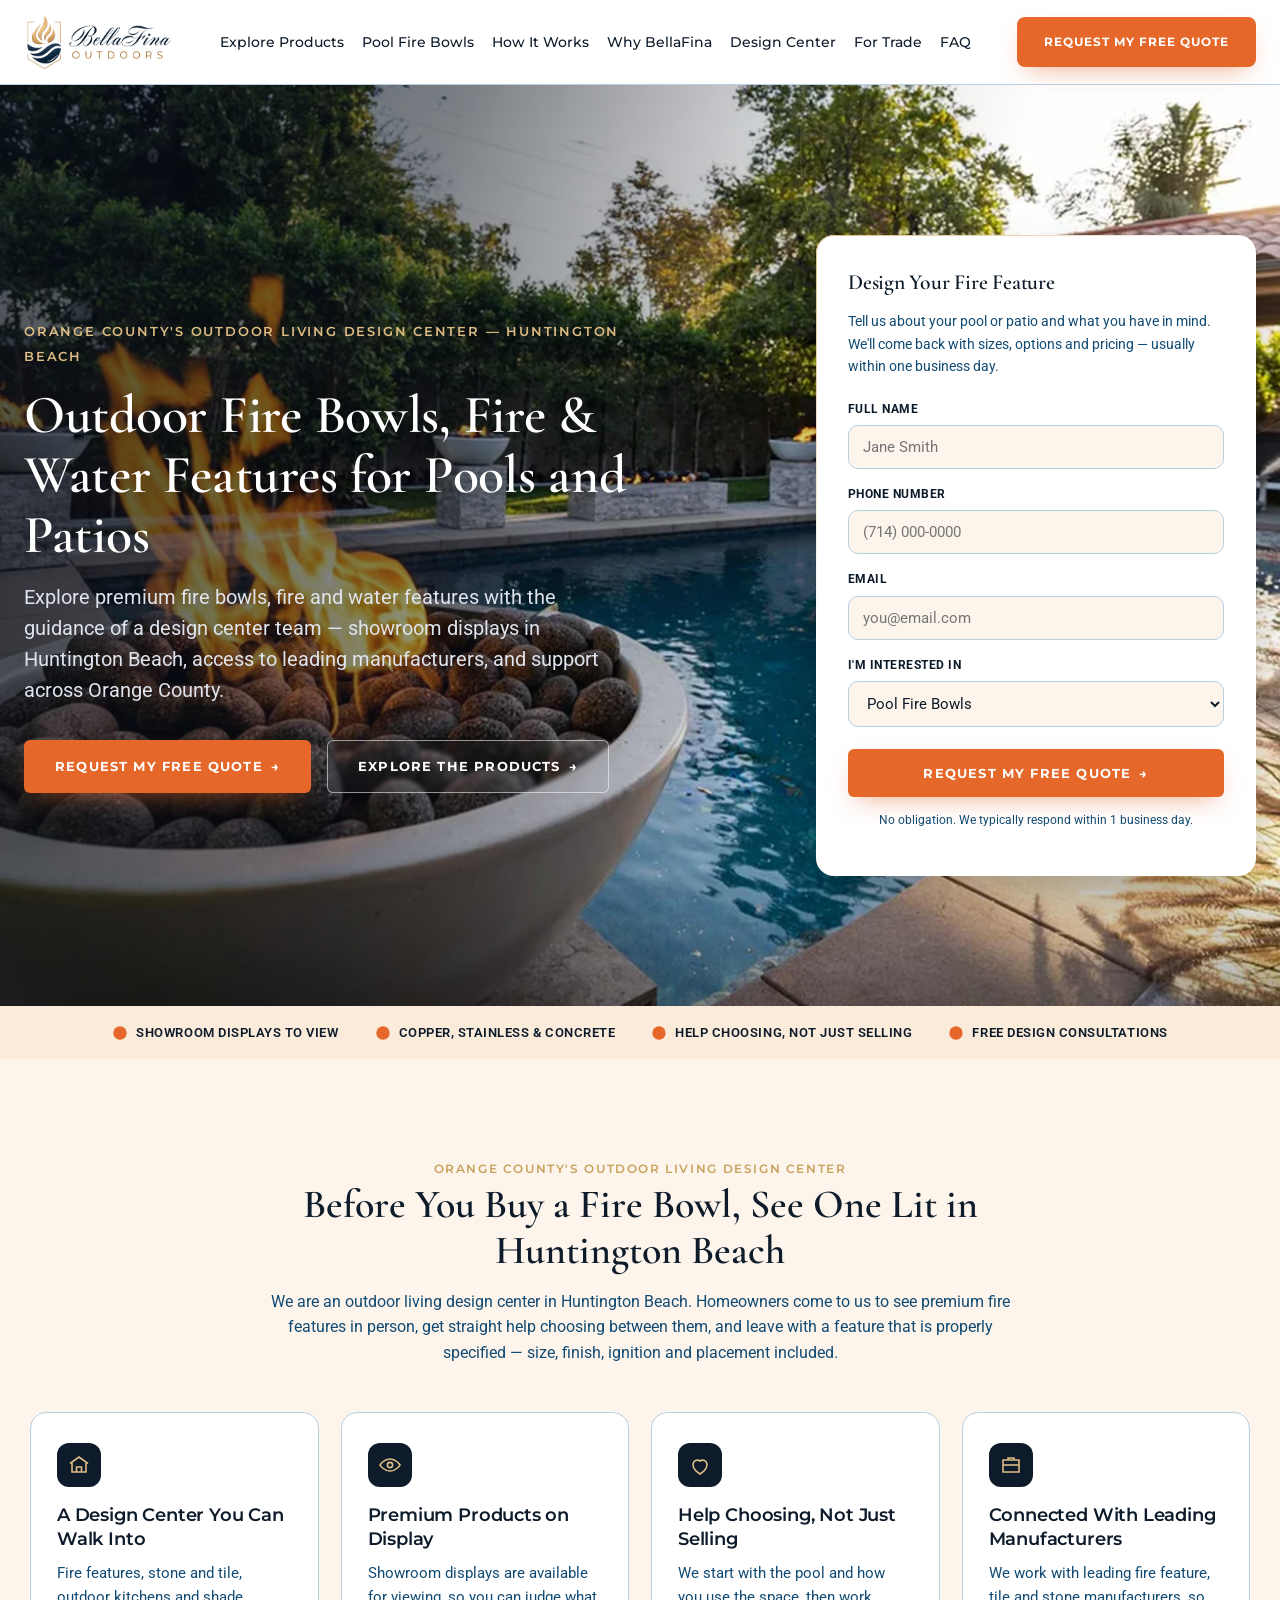
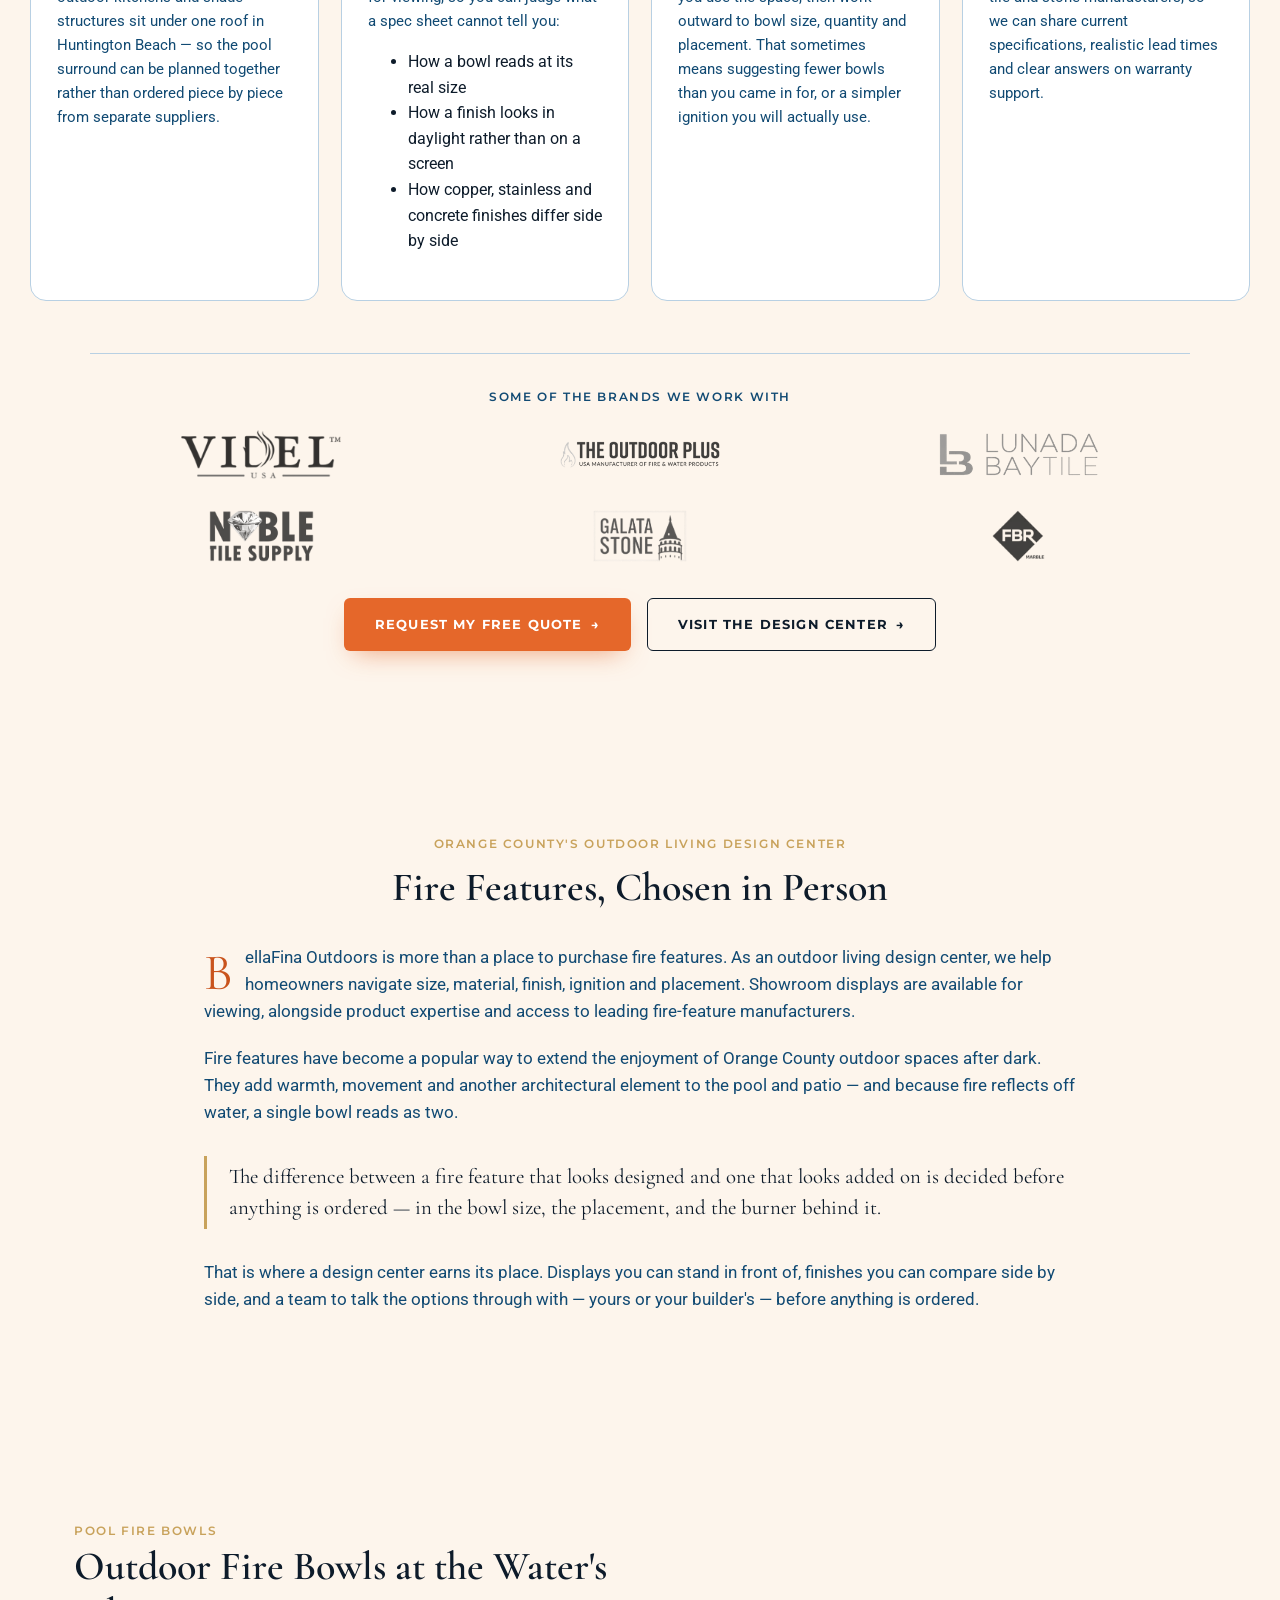
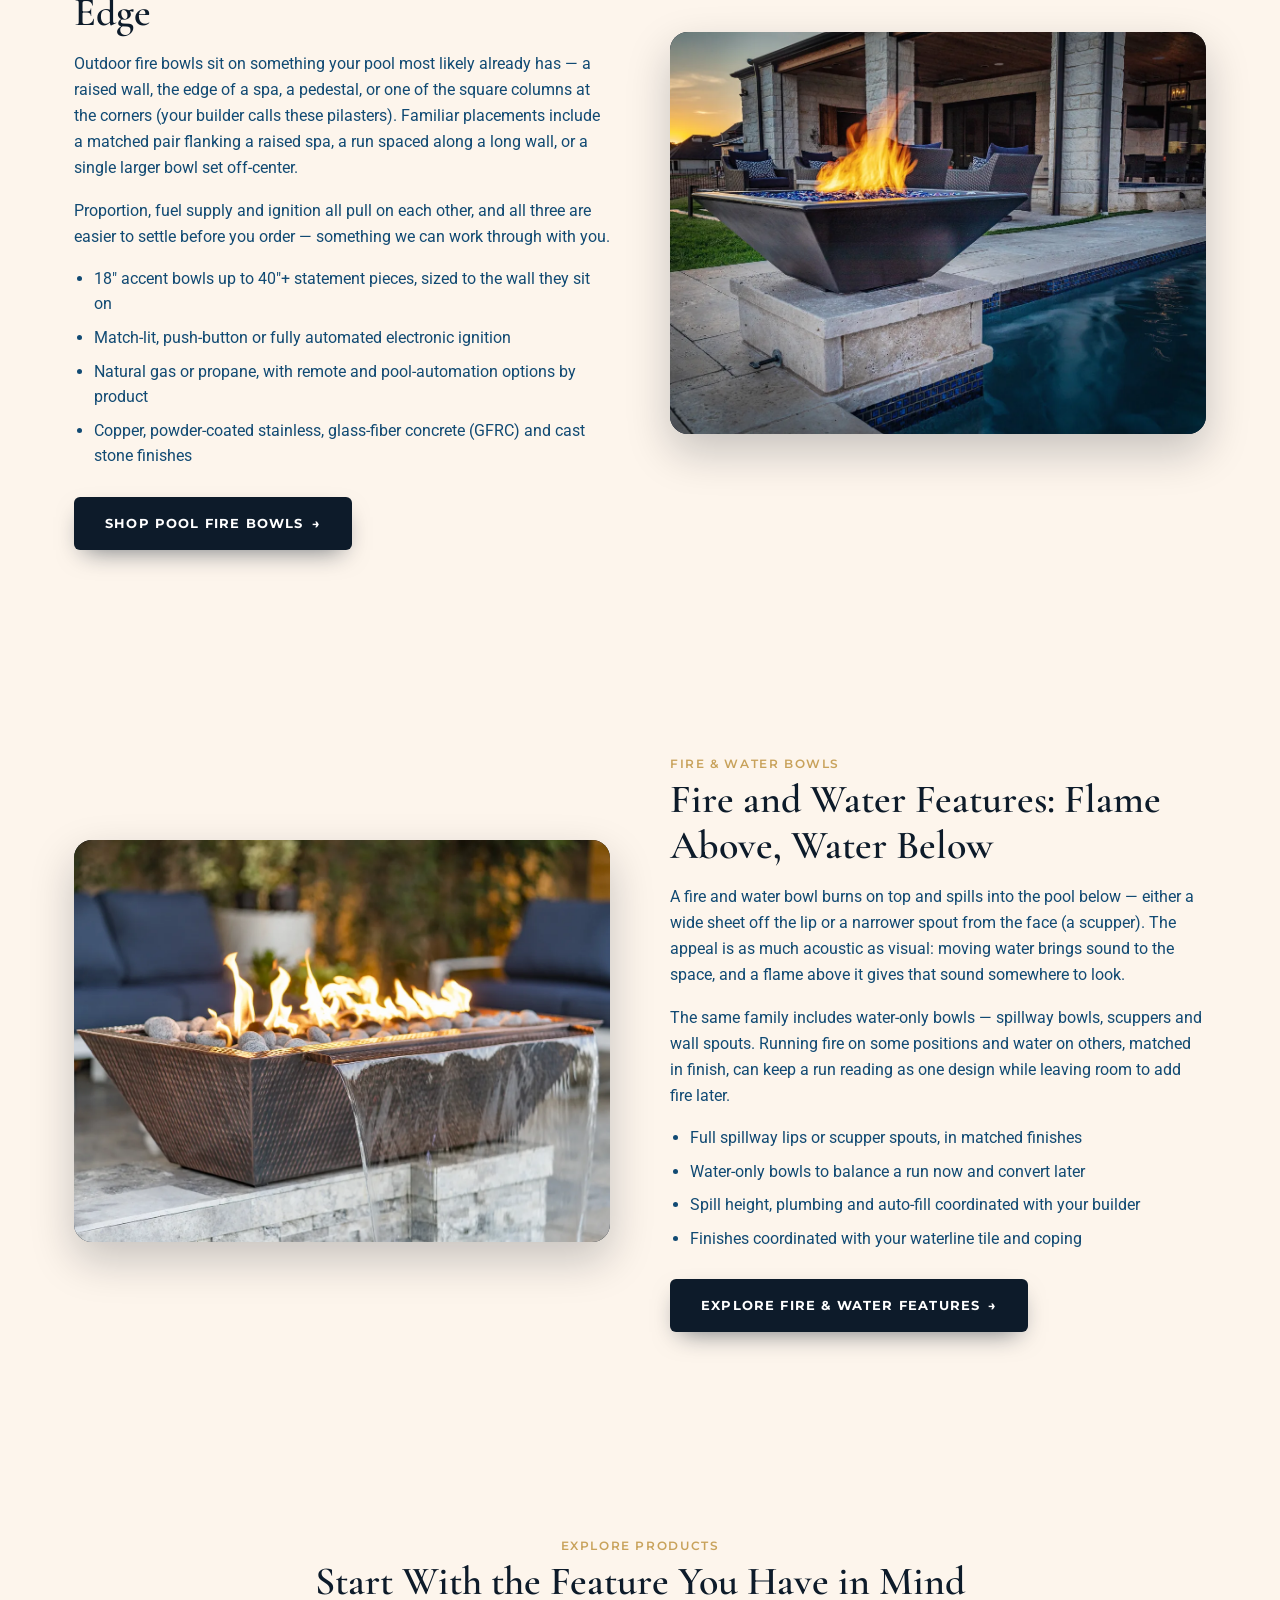
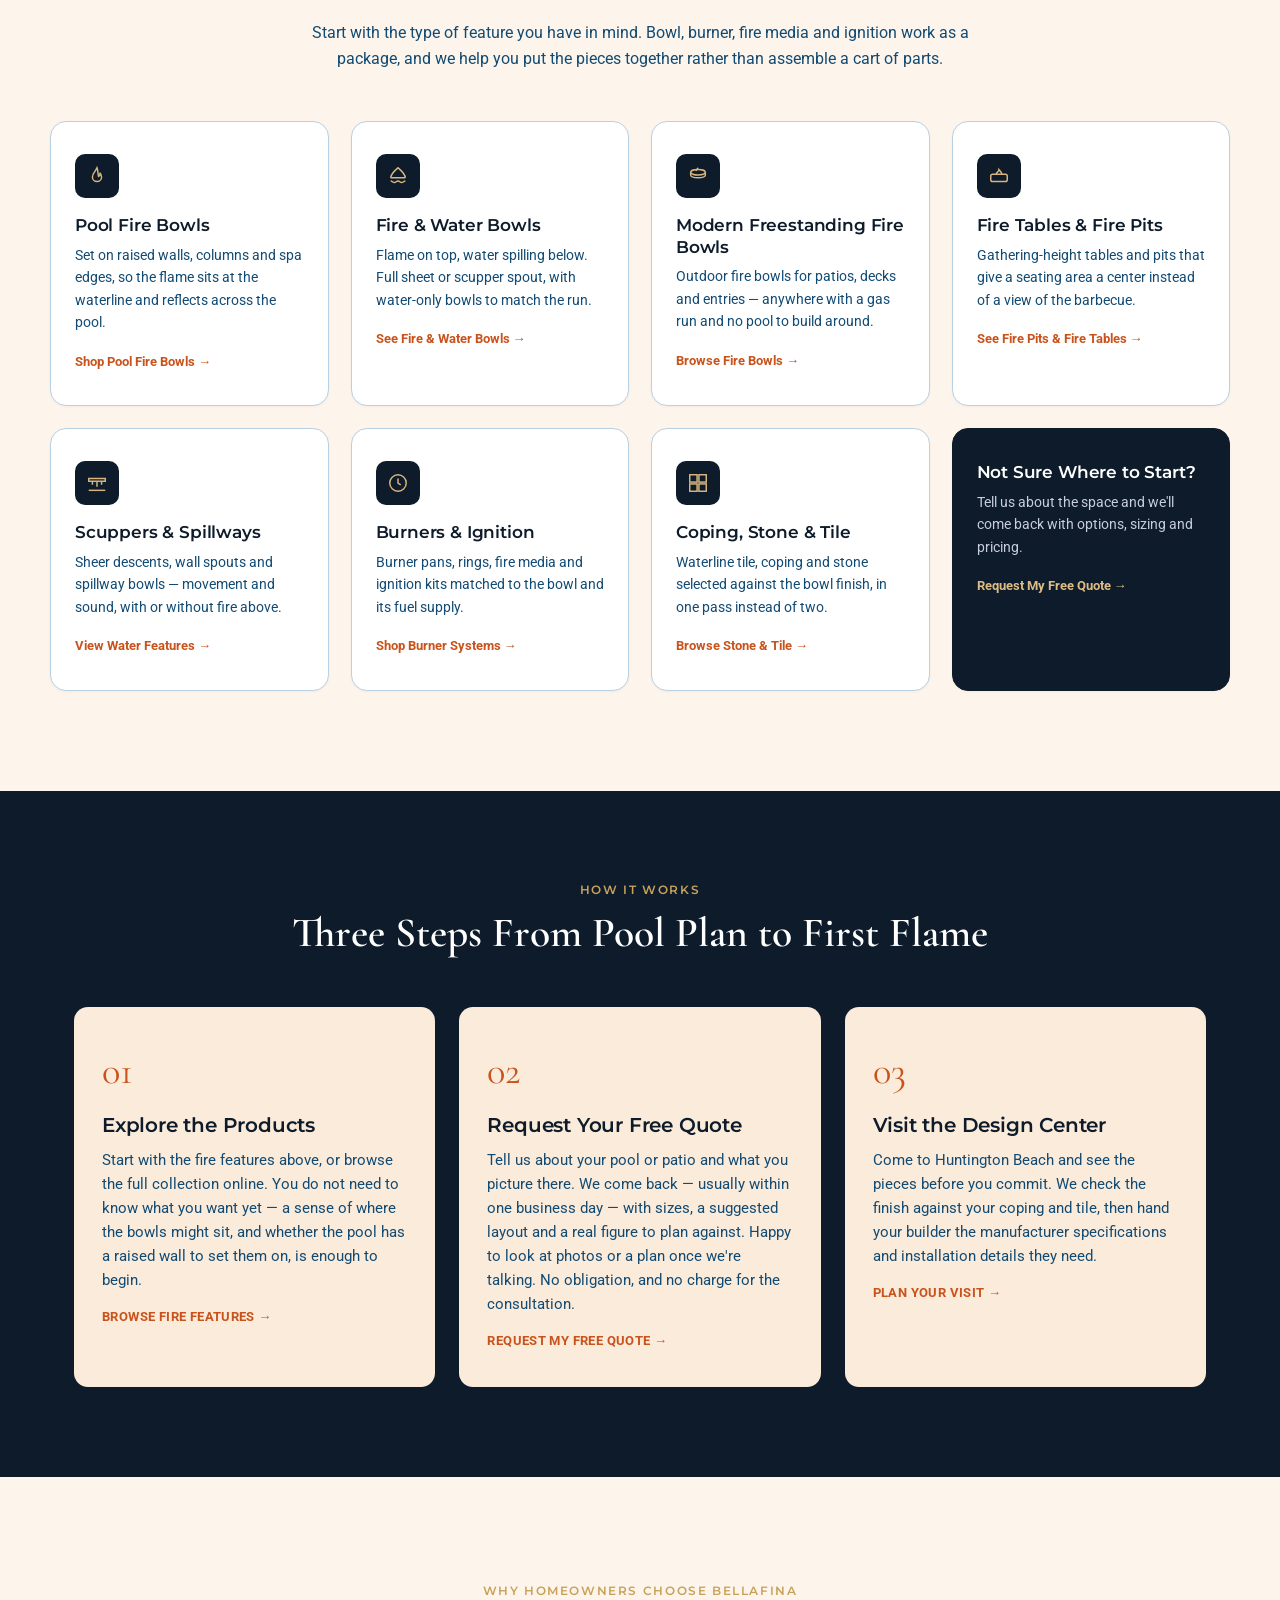
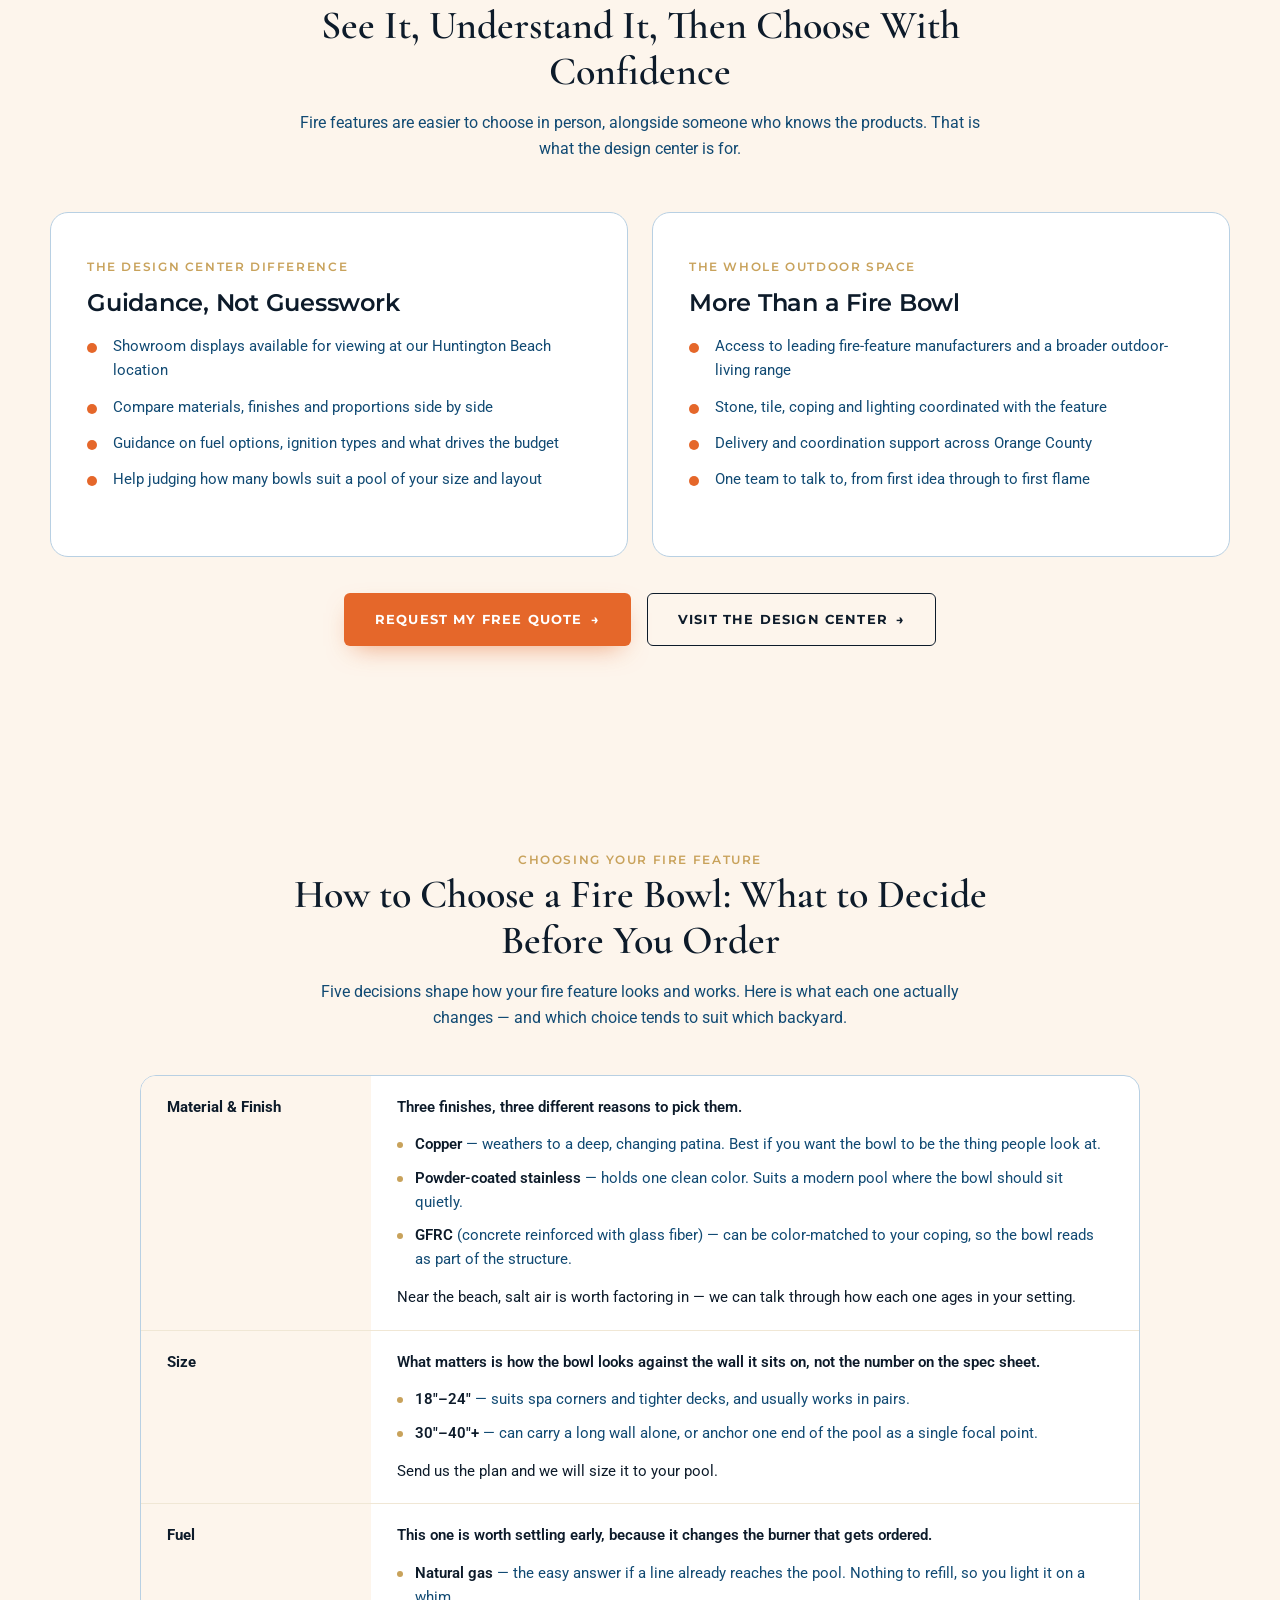
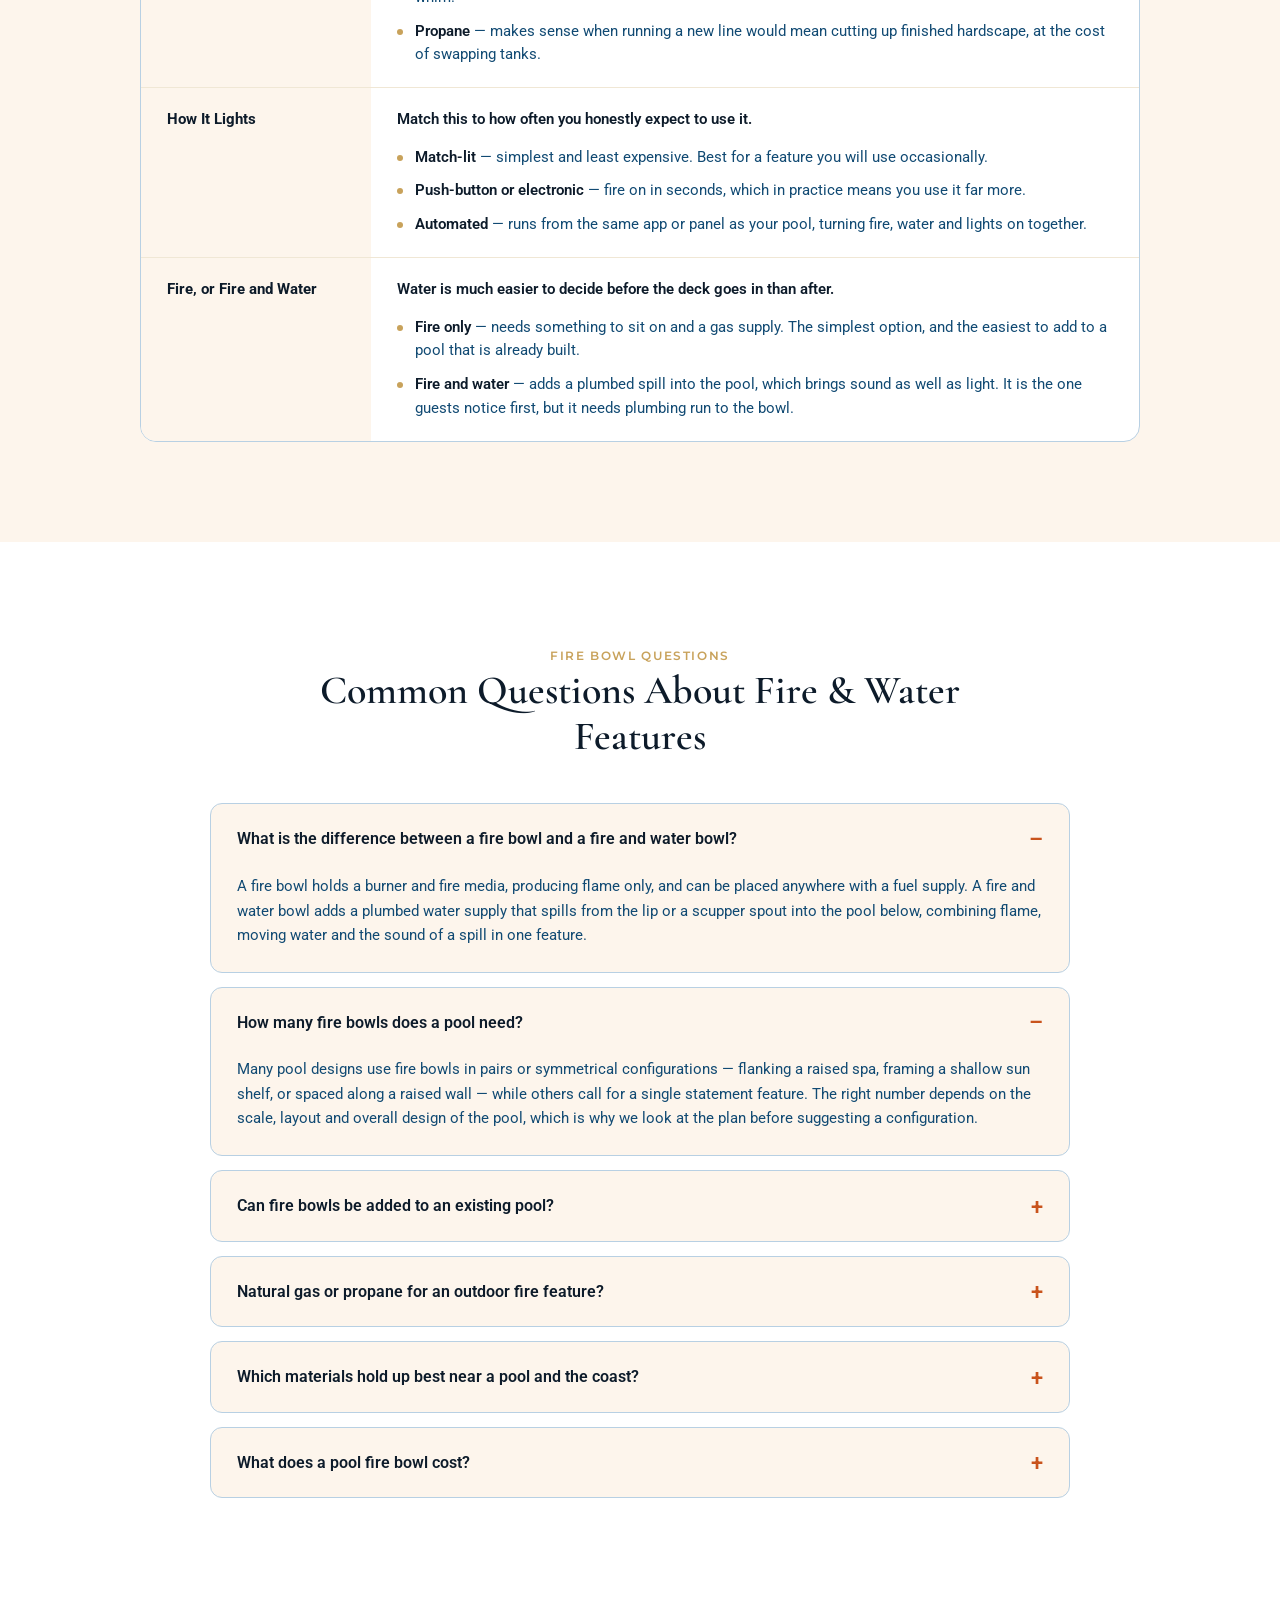
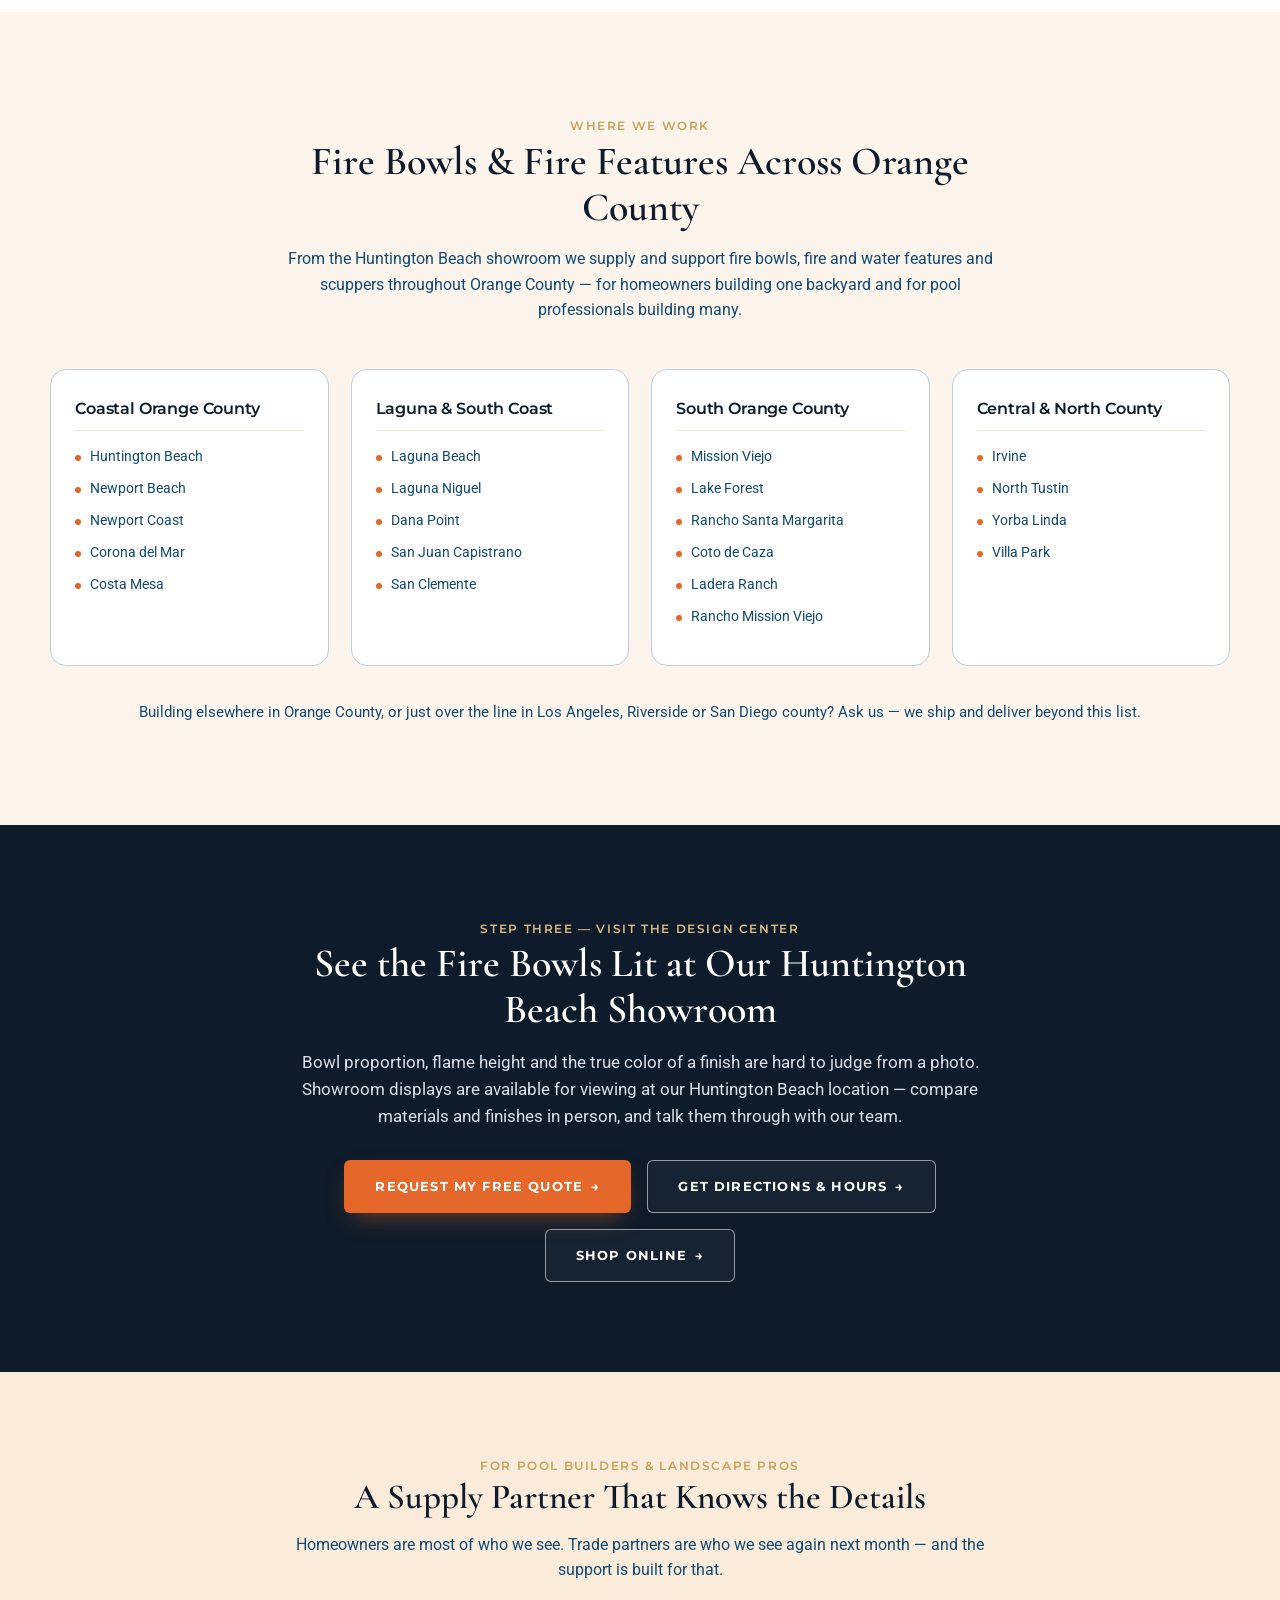
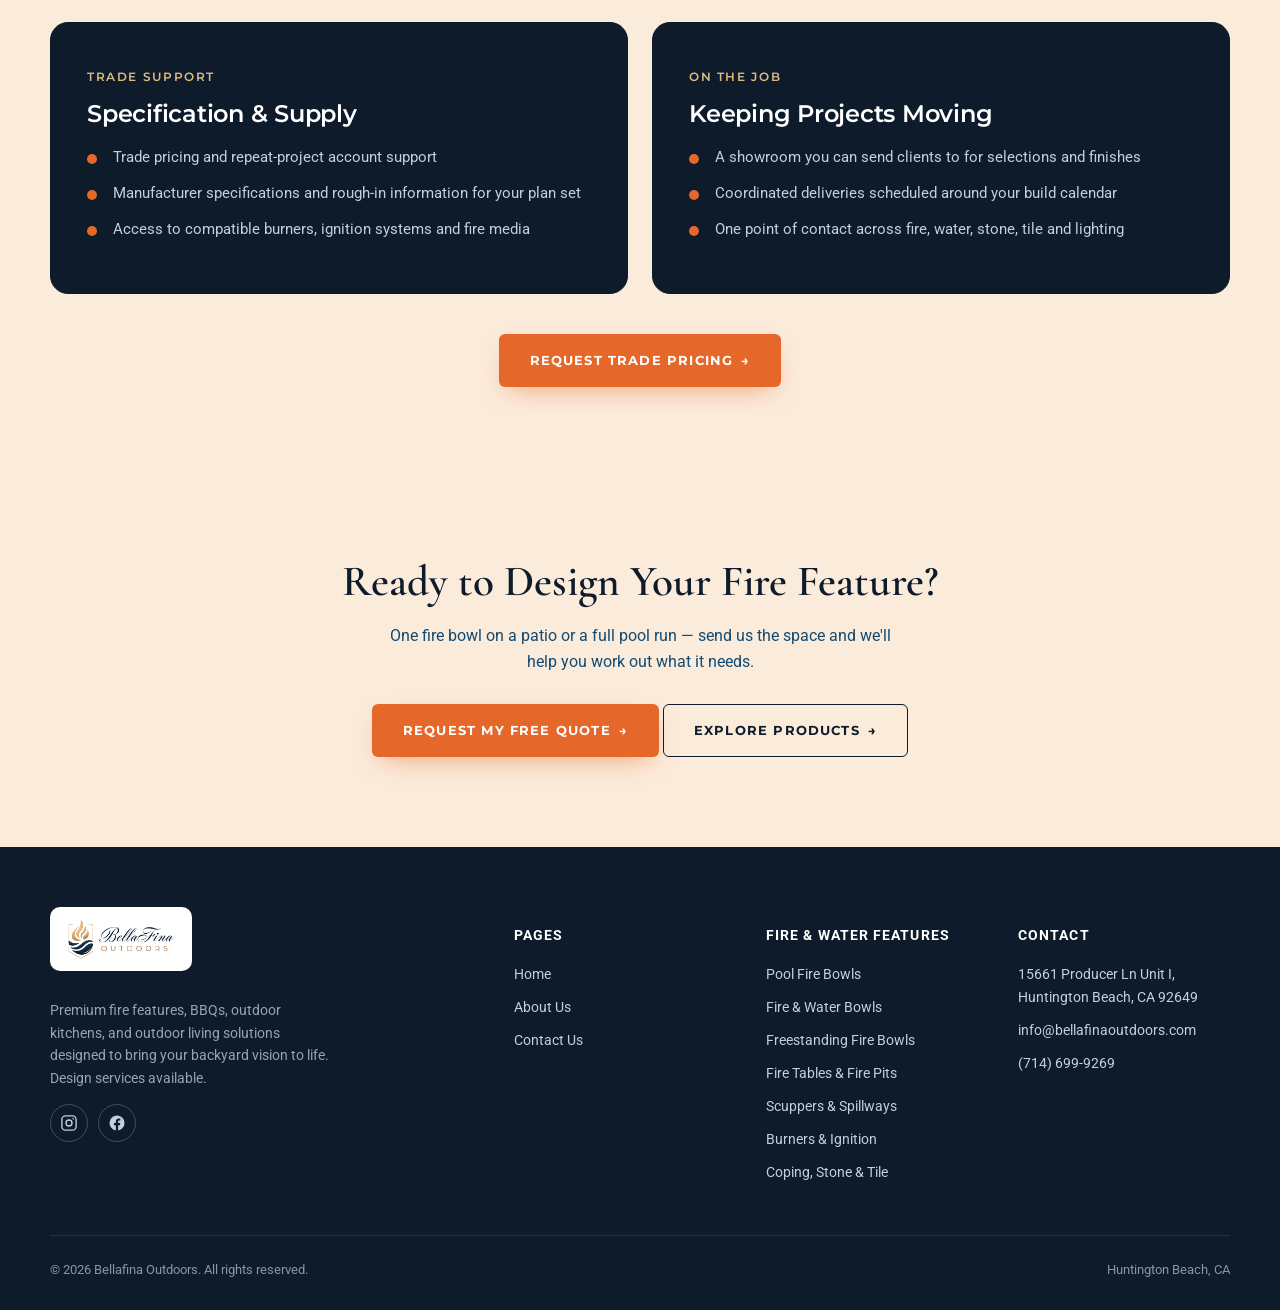
==== sites/fire-bowls/index.html @ 13911684 "Serve a favicon at the site root The icons lived only under /assets, so /favicon.ico returned 404. B" ====
<!DOCTYPE html>
<html lang="en">
<head>
<meta charset="UTF-8">
<meta name="viewport" content="width=device-width, initial-scale=1.0">
<title>Pool Fire Bowls &amp; Water Features | Huntington Beach, CA</title>
<meta name="description" content="Pool fire bowls and fire and water features from our Huntington Beach showroom, serving Orange County. See them lit before you buy. Free quote in a day.">
<link rel="icon" href="/favicon.ico" sizes="any">
<link rel="icon" type="image/png" sizes="32x32" href="assets/favicon-32.png">
<link rel="icon" type="image/png" sizes="512x512" href="assets/icon-512.png">
<link rel="apple-touch-icon" href="assets/apple-touch-icon.png">
<meta name="theme-color" content="#0d1b2a">
<link rel="preconnect" href="https://fonts.googleapis.com">
<link rel="preconnect" href="https://fonts.gstatic.com" crossorigin>
<link rel="stylesheet" href="https://fonts.googleapis.com/css2?family=Cormorant+Garamond:wght@400;500;600;700&amp;family=Montserrat:wght@500;600;700&amp;family=Roboto:wght@400;500&amp;display=swap">
<link rel="preload" as="image" href="assets/hero-fire-bowl.webp" fetchpriority="high">
<link rel="canonical" href="https://firebowls.bellafinaoutdoors.com/">
<meta property="og:title" content="Pool Fire Bowls &amp; Water Features | BellaFina Outdoors, Huntington Beach">
<meta property="og:description" content="Pool fire bowls and fire and water features from our Huntington Beach showroom, serving Orange County. See them lit before you buy. Free quote in a day.">
<meta property="og:type" content="website">
<meta property="og:url" content="https://firebowls.bellafinaoutdoors.com/">
<meta property="og:image" content="https://firebowls.bellafinaoutdoors.com/assets/og-share.jpg">
<meta property="og:image:width" content="1200">
<meta property="og:image:height" content="630">
<meta property="og:image:alt" content="Pool Fire Bowls &amp; Fire and Water Features | BellaFina Outdoors">
<meta property="og:site_name" content="BellaFina Outdoors">
<meta name="twitter:card" content="summary_large_image">
<meta name="twitter:title" content="Pool Fire Bowls &amp; Water Features | BellaFina Outdoors, Huntington Beach">
<meta name="twitter:description" content="Pool fire bowls and fire and water features from our Huntington Beach showroom, serving Orange County. See them lit before you buy. Free quote in a day.">
<meta name="twitter:image" content="https://firebowls.bellafinaoutdoors.com/assets/og-share.jpg">
<meta name="twitter:image:alt" content="Pool Fire Bowls &amp; Fire and Water Features | BellaFina Outdoors">
<link rel="stylesheet" href="assets/site.css">
</head>
<body data-lead-source="Fire bowls landing page">

<header>
  <div class="nav-inner">
    <a class="logo" href="https://www.bellafinaoutdoors.com/?utm_source=fire-bowls-lp&amp;utm_medium=landing_page&amp;utm_campaign=fire_bowls&amp;utm_content=header_logo" target="_blank" rel="noopener">
      <img src="assets/logo.webp" alt="BellaFina Outdoors" width="421" height="168">
    </a>
    <nav class="links">
      <a href="#types">Explore Products</a>
      <a href="#pool">Pool Fire Bowls</a>
      <a href="#how-it-works">How It Works</a>
      <a href="#who">Why BellaFina</a>
      <a href="#showroom">Design Center</a>
      <a href="#trade">For Trade</a>
      <a href="#faq">FAQ</a>
    </nav>
    <div class="header-ctas">
      <a class="btn btn-primary" href="#top" data-quote-modal>Request My Free Quote</a>
    </div>
  </div>
</header>

<section class="hero hero-photo" id="top" style="--hero-image:url('/assets/hero-fire-bowl.webp');">
  <div class="hero-ring"></div>
  <div class="hero-grid">
    <div class="hero-inner">
      <span class="eyebrow">Orange County's Outdoor Living Design Center — Huntington Beach</span>
      <h1>Outdoor Fire Bowls, Fire &amp; Water Features for Pools and Patios</h1>
      <p class="sub">Explore premium fire bowls, fire and water features with the guidance of a design center team — showroom displays in Huntington Beach, access to leading manufacturers, and support across Orange County.</p>
      <div class="cta-row">
        <a class="btn btn-primary" href="#top" data-quote-modal>Request My Free Quote <span class="btn-arrow">&rarr;</span></a>
        <a class="btn btn-outline" href="#types">Explore the Products <span class="btn-arrow">&rarr;</span></a>
      </div>
    </div>

    <form class="lead-card" id="lead-form">
      <h3>Design Your Fire Feature</h3>
      <p class="lead-sub">Tell us about your pool or patio and what you have in mind. We'll come back with sizes, options and pricing — usually within one business day.</p>

      <div class="lead-error" id="lead-error" role="alert"></div>
      <div class="lead-fields">
        <div class="lead-field">
          <label for="lead-name">Full Name</label>
          <input id="lead-name" type="text" name="name" placeholder="Jane Smith" required>
        </div>
        <div class="lead-field">
          <label for="lead-phone">Phone Number</label>
          <input id="lead-phone" type="tel" name="phone" placeholder="(714) 000-0000" required>
        </div>
        <div class="lead-field">
          <label for="lead-email">Email</label>
          <input id="lead-email" type="email" name="email" placeholder="you@email.com" required>
        </div>
        <div class="lead-field">
          <label for="lead-interest">I'm Interested In</label>
          <select id="lead-interest" name="interest">
            <option>Pool Fire Bowls</option>
            <option>Fire &amp; Water Bowls</option>
            <option>Freestanding Fire Bowls</option>
            <option>Fire Tables &amp; Fire Pits</option>
            <option>Water Features &amp; Scuppers</option>
          </select>
        </div>

        <button type="submit" class="btn btn-primary">Request My Free Quote <span class="btn-arrow">&rarr;</span></button>
        <p class="lead-note">No obligation. We typically respond within 1 business day.</p>
      </div>
      <div class="lead-status" id="lead-status" role="status" aria-live="polite">
        <div class="tick">&#10003;</div>
        <h4>Thanks — we've got it</h4>
        <p>Our team will follow up with sizing, options and pricing, usually within one business day.</p>
      </div>
    </form>
  </div>
</section>

<div class="trust-strip">
  <div class="wrap">
    <span><svg viewBox="0 0 24 24" fill="currentColor"><circle cx="12" cy="12" r="10"/></svg>Showroom Displays To View</span>
    <span><svg viewBox="0 0 24 24" fill="currentColor"><circle cx="12" cy="12" r="10"/></svg>Copper, Stainless &amp; Concrete</span>
    <span><svg viewBox="0 0 24 24" fill="currentColor"><circle cx="12" cy="12" r="10"/></svg>Help Choosing, Not Just Selling</span>
    <span><svg viewBox="0 0 24 24" fill="currentColor"><circle cx="12" cy="12" r="10"/></svg>Free Design Consultations</span>
  </div>
</div>

<section class="design-center" id="design-center">
  <div class="head">
    <span class="eyebrow">Orange County's Outdoor Living Design Center</span>
    <h2>Before You Buy a Fire Bowl, See One Lit in Huntington Beach</h2>
    <p>We are an outdoor living design center in Huntington Beach. Homeowners come to us to see premium fire features in person, get straight help choosing between them, and leave with a feature that is properly specified — size, finish, ignition and placement included.</p>
  </div>
  <div class="dc-grid">

    <div class="dc-card">
      <div class="icon"><svg viewBox="0 0 24 24" fill="none" stroke="var(--gold-light)" stroke-width="1.6"><path d="M3 10.5 12 4l9 6.5"/><path d="M5 10v9h14v-9"/><path d="M9.5 19v-5h5v5"/></svg></div>
      <h3>A Design Center You Can Walk Into</h3>
      <p>Fire features, stone and tile, outdoor kitchens and shade structures sit under one roof in Huntington Beach — so the pool surround can be planned together rather than ordered piece by piece from separate suppliers.</p>
    </div>

    <div class="dc-card">
      <div class="icon"><svg viewBox="0 0 24 24" fill="none" stroke="var(--gold-light)" stroke-width="1.6"><path d="M2 12s3.6-6 10-6 10 6 10 6-3.6 6-10 6-10-6-10-6z"/><circle cx="12" cy="12" r="2.6"/></svg></div>
      <h3>Premium Products on Display</h3>
      <p>Showroom displays are available for viewing, so you can judge what a spec sheet cannot tell you:</p>
      <ul>
        <li>How a bowl reads at its real size</li>
        <li>How a finish looks in daylight rather than on a screen</li>
        <li>How copper, stainless and concrete finishes differ side by side</li>
      </ul>
    </div>

    <div class="dc-card">
      <div class="icon"><svg viewBox="0 0 24 24" fill="none" stroke="var(--gold-light)" stroke-width="1.6"><path d="M12 21s-7-4.4-7-9.6A4.4 4.4 0 0 1 12 8a4.4 4.4 0 0 1 7 3.4C19 16.6 12 21 12 21z"/></svg></div>
      <h3>Help Choosing, Not Just Selling</h3>
      <p>We start with the pool and how you use the space, then work outward to bowl size, quantity and placement. That sometimes means suggesting fewer bowls than you came in for, or a simpler ignition you will actually use.</p>
    </div>

    <div class="dc-card">
      <div class="icon"><svg viewBox="0 0 24 24" fill="none" stroke="var(--gold-light)" stroke-width="1.6"><path d="M4 7h16v12H4z"/><path d="M9 7V5h6v2"/><path d="M4 12h16"/></svg></div>
      <h3>Connected With Leading Manufacturers</h3>
      <p>We work with leading fire feature, tile and stone manufacturers, so we can share current specifications, realistic lead times and clear answers on warranty support.</p>
    </div>

  </div>
  <div class="brand-strip">
    <p class="brand-strip-label">Some of the brands we work with</p>
    <ul class="brand-logos">
      <li><img src="assets/brands/videl-usa.webp" alt="Videl USA" loading="lazy" decoding="async"></li>
      <li><img src="assets/brands/the-outdoor-plus.webp" alt="The Outdoor Plus" loading="lazy" decoding="async"></li>
      <li><img src="assets/brands/lunada-bay-tile.webp" alt="Lunada Bay Tile" loading="lazy" decoding="async"></li>
      <li><img src="assets/brands/noble-tile-supply.webp" alt="Noble Tile Supply" loading="lazy" decoding="async"></li>
      <li><img src="assets/brands/galata-stone.webp" alt="Galata Stone" loading="lazy" decoding="async"></li>
      <li><img src="assets/brands/fbr-marble.webp" alt="FBR Marble" loading="lazy" decoding="async"></li>
    </ul>
  </div>
  <div class="cta-row dc-cta">
    <a class="btn btn-primary" href="#top" data-quote-modal>Request My Free Quote <span class="btn-arrow">&rarr;</span></a>
    <a class="btn btn-outline-navy" href="#showroom">Visit the Design Center <span class="btn-arrow">&rarr;</span></a>
  </div>
</section>

<section class="lede">
  <div class="wrap">
    <span class="eyebrow">Orange County's Outdoor Living Design Center</span>
    <h2>Fire Features, Chosen in Person</h2>
    <p class="first">BellaFina Outdoors is more than a place to purchase fire features. As an outdoor living design center, we help homeowners navigate size, material, finish, ignition and placement. Showroom displays are available for viewing, alongside product expertise and access to leading fire-feature manufacturers.</p>
    <p>Fire features have become a popular way to extend the enjoyment of Orange County outdoor spaces after dark. They add warmth, movement and another architectural element to the pool and patio — and because fire reflects off water, a single bowl reads as two.</p>
    <p class="pull">The difference between a fire feature that looks designed and one that looks added on is decided before anything is ordered — in the bowl size, the placement, and the burner behind it.</p>
    <p>That is where a design center earns its place. Displays you can stand in front of, finishes you can compare side by side, and a team to talk the options through with — yours or your builder's — before anything is ordered.</p>
  </div>
</section>

<section class="split" id="pool">
  <div class="wrap">
    <div>
      <span class="eyebrow">Pool Fire Bowls</span>
      <h2>Outdoor Fire Bowls at the Water's Edge</h2>
      <p>Outdoor fire bowls sit on something your pool most likely already has — a raised wall, the edge of a spa, a pedestal, or one of the square columns at the corners (your builder calls these pilasters). Familiar placements include a matched pair flanking a raised spa, a run spaced along a long wall, or a single larger bowl set off-center.</p>
      <p>Proportion, fuel supply and ignition all pull on each other, and all three are easier to settle before you order — something we can work through with you.</p>
      <ul>
        <li>18&quot; accent bowls up to 40&quot;+ statement pieces, sized to the wall they sit on</li>
        <li>Match-lit, push-button or fully automated electronic ignition</li>
        <li>Natural gas or propane, with remote and pool-automation options by product</li>
        <li>Copper, powder-coated stainless, glass-fiber concrete (GFRC) and cast stone finishes</li>
      </ul>
      <a class="btn btn-navy" href="https://www.bellafinaoutdoors.com/outdoor-living-solutions/fire-features?utm_source=fire-bowls-lp&amp;utm_medium=landing_page&amp;utm_campaign=fire_bowls&amp;utm_content=split_pool_fire_bowls" target="_blank" rel="noopener">Shop Pool Fire Bowls <span class="btn-arrow">&rarr;</span></a>
    </div>
    <div class="visual visual-photo">
      <img src="assets/pool-fire-bowls.webp" width="1280" height="853" loading="lazy" decoding="async" alt="A square GFRC chestnut fire bowl burning on a travertine pedestal at the edge of a pool, with a covered patio behind it at sunset">
    </div>
  </div>
</section>

<section class="split reverse" id="fire-water">
  <div class="wrap">
    <div>
      <span class="eyebrow">Fire &amp; Water Bowls</span>
      <h2>Fire and Water Features: Flame Above, Water Below</h2>
      <p>A fire and water bowl burns on top and spills into the pool below — either a wide sheet off the lip or a narrower spout from the face (a scupper). The appeal is as much acoustic as visual: moving water brings sound to the space, and a flame above it gives that sound somewhere to look.</p>
      <p>The same family includes water-only bowls — spillway bowls, scuppers and wall spouts. Running fire on some positions and water on others, matched in finish, can keep a run reading as one design while leaving room to add fire later.</p>
      <ul>
        <li>Full spillway lips or scupper spouts, in matched finishes</li>
        <li>Water-only bowls to balance a run now and convert later</li>
        <li>Spill height, plumbing and auto-fill coordinated with your builder</li>
        <li>Finishes coordinated with your waterline tile and coping</li>
      </ul>
      <a class="btn btn-navy" href="https://www.bellafinaoutdoors.com/outdoor-living-solutions/water-features?utm_source=fire-bowls-lp&amp;utm_medium=landing_page&amp;utm_campaign=fire_bowls&amp;utm_content=split_fire_water" target="_blank" rel="noopener">Explore Fire &amp; Water Features <span class="btn-arrow">&rarr;</span></a>
    </div>
    <div class="visual visual-photo">
      <img src="assets/fire-water-bowl.webp" width="1400" height="933" loading="lazy" decoding="async" alt="A hammered copper linear fire and water bowl, flame burning across the top while a sheet of water spills from the lip">
    </div>
  </div>
</section>

<section class="categories" id="types">
  <div class="head">
    <span class="eyebrow">Explore Products</span>
    <h2>Start With the Feature You Have in Mind</h2>
    <p>Start with the type of feature you have in mind. Bowl, burner, fire media and ignition work as a package, and we help you put the pieces together rather than assemble a cart of parts.</p>
  </div>
  <div class="cat-grid">

    <div class="cat-card">
      <div class="icon"><svg viewBox="0 0 24 24" fill="none" stroke="#d8b57e" stroke-width="1.6"><path d="M12 3c-1.5 4-5 6-5 10a5 5 0 0 0 10 0c0-2-1-3.5-2-4.5.7 2-.3 3.5-1.3 4-1-2.5 0-5-1.7-9.5z"/></svg></div>
      <h3>Pool Fire Bowls</h3>
      <p>Set on raised walls, columns and spa edges, so the flame sits at the waterline and reflects across the pool.</p>
      <a class="link" href="https://www.bellafinaoutdoors.com/outdoor-living-solutions/fire-features?utm_source=fire-bowls-lp&amp;utm_medium=landing_page&amp;utm_campaign=fire_bowls&amp;utm_content=card_pool_fire_bowls" target="_blank" rel="noopener">Shop Pool Fire Bowls &rarr;</a>
    </div>

    <div class="cat-card">
      <div class="icon"><svg viewBox="0 0 24 24" fill="none" stroke="#d8b57e" stroke-width="1.6"><path d="M4 14h16M4 14c0-4 3.6-7 8-11 4.4 4 8 7 8 11"/><path d="M4 17.5c2 0 2 1.5 4 1.5s2-1.5 4-1.5 2 1.5 4 1.5 2-1.5 4-1.5"/></svg></div>
      <h3>Fire &amp; Water Bowls</h3>
      <p>Flame on top, water spilling below. Full sheet or scupper spout, with water-only bowls to match the run.</p>
      <a class="link" href="https://www.bellafinaoutdoors.com/outdoor-living-solutions/water-features?utm_source=fire-bowls-lp&amp;utm_medium=landing_page&amp;utm_campaign=fire_bowls&amp;utm_content=card_fire_water_bowls" target="_blank" rel="noopener">See Fire &amp; Water Bowls &rarr;</a>
    </div>

    <div class="cat-card">
      <div class="icon"><svg viewBox="0 0 24 24" fill="none" stroke="#d8b57e" stroke-width="1.6"><ellipse cx="12" cy="8" rx="8" ry="3"/><path d="M4 8v3c0 1.7 3.6 3 8 3s8-1.3 8-3V8"/><path d="M12 3c-.8 1.6-2 2.4-2 3.6"/></svg></div>
      <h3>Modern Freestanding Fire Bowls</h3>
      <p>Outdoor fire bowls for patios, decks and entries — anywhere with a gas run and no pool to build around.</p>
      <a class="link" href="https://www.bellafinaoutdoors.com/shop/products/cazo-fire-bowl?utm_source=fire-bowls-lp&amp;utm_medium=landing_page&amp;utm_campaign=fire_bowls&amp;utm_content=card_freestanding_bowls" target="_blank" rel="noopener">Browse Fire Bowls &rarr;</a>
    </div>

    <div class="cat-card">
      <div class="icon"><svg viewBox="0 0 24 24" fill="none" stroke="#d8b57e" stroke-width="1.6"><rect x="3" y="10" width="18" height="8" rx="2"/><path d="M9 10c0-2 3-2.5 3-5 1.5 2 3 2.5 3 5"/></svg></div>
      <h3>Fire Tables &amp; Fire Pits</h3>
      <p>Gathering-height tables and pits that give a seating area a center instead of a view of the barbecue.</p>
      <a class="link" href="https://firepits.bellafinaoutdoors.com/?utm_source=fire-bowls-lp&amp;utm_medium=cross_link&amp;utm_campaign=fire_bowls&amp;utm_content=card_fire_tables" target="_blank" rel="noopener">See Fire Pits &amp; Fire Tables &rarr;</a>
    </div>

    <div class="cat-card">
      <div class="icon"><svg viewBox="0 0 24 24" fill="none" stroke="#d8b57e" stroke-width="1.6"><path d="M3 7h18v3H3z"/><path d="M7 10v4M12 10v6M17 10v4"/><path d="M3 20h18"/></svg></div>
      <h3>Scuppers &amp; Spillways</h3>
      <p>Sheer descents, wall spouts and spillway bowls — movement and sound, with or without fire above.</p>
      <a class="link" href="https://www.bellafinaoutdoors.com/outdoor-living-solutions/water-features?utm_source=fire-bowls-lp&amp;utm_medium=landing_page&amp;utm_campaign=fire_bowls&amp;utm_content=card_scuppers" target="_blank" rel="noopener">View Water Features &rarr;</a>
    </div>

    <div class="cat-card">
      <div class="icon"><svg viewBox="0 0 24 24" fill="none" stroke="#d8b57e" stroke-width="1.6"><circle cx="12" cy="12" r="9"/><path d="M12 7v5l3 2"/></svg></div>
      <h3>Burners &amp; Ignition</h3>
      <p>Burner pans, rings, fire media and ignition kits matched to the bowl and its fuel supply.</p>
      <a class="link" href="https://www.bellafinaoutdoors.com/shop?utm_source=fire-bowls-lp&amp;utm_medium=landing_page&amp;utm_campaign=fire_bowls&amp;utm_content=card_burners" target="_blank" rel="noopener">Shop Burner Systems &rarr;</a>
    </div>

    <div class="cat-card">
      <div class="icon"><svg viewBox="0 0 24 24" fill="none" stroke="#d8b57e" stroke-width="1.6"><rect x="3" y="3" width="8" height="8"/><rect x="13" y="3" width="8" height="8"/><rect x="3" y="13" width="8" height="8"/><rect x="13" y="13" width="8" height="8"/></svg></div>
      <h3>Coping, Stone &amp; Tile</h3>
      <p>Waterline tile, coping and stone selected against the bowl finish, in one pass instead of two.</p>
      <a class="link" href="https://www.bellafinaoutdoors.com/outdoor-living-solutions/stone-and-tile?utm_source=fire-bowls-lp&amp;utm_medium=landing_page&amp;utm_campaign=fire_bowls&amp;utm_content=card_stone_tile" target="_blank" rel="noopener">Browse Stone &amp; Tile &rarr;</a>
    </div>

    <div class="cat-card" style="background:var(--navy);border-color:var(--navy);">
      <h3 style="color:#fff;">Not Sure Where to Start?</h3>
      <p style="color:#c7cede;">Tell us about the space and we'll come back with options, sizing and pricing.</p>
      <a class="link" style="color:var(--gold-light);" href="#top" data-quote-modal>Request My Free Quote &rarr;</a>
    </div>

  </div>
</section>

<section class="process" id="how-it-works">
  <div class="wrap">
    <span class="eyebrow">How It Works</span>
    <h2>Three Steps From Pool Plan to First Flame</h2>
    <div class="steps">
      <div class="step-card">
        <span class="num">01</span>
        <h3>Explore the Products</h3>
        <p>Start with the fire features above, or browse the full collection online. You do not need to know what you want yet — a sense of where the bowls might sit, and whether the pool has a raised wall to set them on, is enough to begin.</p>
        <a class="link" href="#types">Browse Fire Features &rarr;</a>
      </div>
      <div class="step-card">
        <span class="num">02</span>
        <h3>Request Your Free Quote</h3>
        <p>Tell us about your pool or patio and what you picture there. We come back — usually within one business day — with sizes, a suggested layout and a real figure to plan against. Happy to look at photos or a plan once we're talking. No obligation, and no charge for the consultation.</p>
        <a class="link" href="#top" data-quote-modal>Request My Free Quote &rarr;</a>
      </div>
      <div class="step-card">
        <span class="num">03</span>
        <h3>Visit the Design Center</h3>
        <p>Come to Huntington Beach and see the pieces before you commit. We check the finish against your coping and tile, then hand your builder the manufacturer specifications and installation details they need.</p>
        <a class="link" href="#showroom">Plan Your Visit &rarr;</a>
      </div>
    </div>
  </div>
</section>

<section class="audience" id="who">
  <div class="head">
    <span class="eyebrow">Why Homeowners Choose BellaFina</span>
    <h2>See It, Understand It, Then Choose With Confidence</h2>
    <p>Fire features are easier to choose in person, alongside someone who knows the products. That is what the design center is for.</p>
  </div>
  <div class="aud-grid home">
    <div class="aud-card">
      <span class="eyebrow">The Design Center Difference</span>
      <h3>Guidance, Not Guesswork</h3>
      <ul>
        <li>Showroom displays available for viewing at our Huntington Beach location</li>
        <li>Compare materials, finishes and proportions side by side</li>
        <li>Guidance on fuel options, ignition types and what drives the budget</li>
        <li>Help judging how many bowls suit a pool of your size and layout</li>
      </ul>
    </div>
    <div class="aud-card">
      <span class="eyebrow">The Whole Outdoor Space</span>
      <h3>More Than a Fire Bowl</h3>
      <ul>
        <li>Access to leading fire-feature manufacturers and a broader outdoor-living range</li>
        <li>Stone, tile, coping and lighting coordinated with the feature</li>
        <li>Delivery and coordination support across Orange County</li>
        <li>One team to talk to, from first idea through to first flame</li>
      </ul>
    </div>
  </div>
  <div class="cta-row dc-cta">
    <a class="btn btn-primary" href="#top" data-quote-modal>Request My Free Quote <span class="btn-arrow">&rarr;</span></a>
    <a class="btn btn-outline-navy" href="#showroom">Visit the Design Center <span class="btn-arrow">&rarr;</span></a>
  </div>
</section>

<section class="specs" id="choose">
  <div class="head">
    <span class="eyebrow">Choosing Your Fire Feature</span>
    <h2>How to Choose a Fire Bowl: What to Decide Before You Order</h2>
    <p>Five decisions shape how your fire feature looks and works. Here is what each one actually changes — and which choice tends to suit which backyard.</p>
  </div>
  <dl class="spec-table">
    <div class="spec-row"><dt>Material &amp; Finish</dt><dd>
      <p class="spec-lead">Three finishes, three different reasons to pick them.</p>
      <ul class="spec-opts">
      <li><strong>Copper</strong> — weathers to a deep, changing patina. Best if you want the bowl to be the thing people look at.</li>
      <li><strong>Powder-coated stainless</strong> — holds one clean color. Suits a modern pool where the bowl should sit quietly.</li>
      <li><strong>GFRC</strong> (concrete reinforced with glass fiber) — can be color-matched to your coping, so the bowl reads as part of the structure.</li>
      </ul>
      <p class="spec-lead" style="margin:14px 0 0;font-weight:400;">Near the beach, salt air is worth factoring in — we can talk through how each one ages in your setting.</p>
    </dd></div>
    <div class="spec-row"><dt>Size</dt><dd>
      <p class="spec-lead">What matters is how the bowl looks against the wall it sits on, not the number on the spec sheet.</p>
      <ul class="spec-opts">
      <li><strong>18&quot;–24&quot;</strong> — suits spa corners and tighter decks, and usually works in pairs.</li>
      <li><strong>30&quot;–40&quot;+</strong> — can carry a long wall alone, or anchor one end of the pool as a single focal point.</li>
      </ul>
      <p class="spec-lead" style="margin:14px 0 0;font-weight:400;">Send us the plan and we will size it to your pool.</p>
    </dd></div>
    <div class="spec-row"><dt>Fuel</dt><dd>
      <p class="spec-lead">This one is worth settling early, because it changes the burner that gets ordered.</p>
      <ul class="spec-opts">
      <li><strong>Natural gas</strong> — the easy answer if a line already reaches the pool. Nothing to refill, so you light it on a whim.</li>
      <li><strong>Propane</strong> — makes sense when running a new line would mean cutting up finished hardscape, at the cost of swapping tanks.</li>
      </ul>
    </dd></div>
    <div class="spec-row"><dt>How It Lights</dt><dd>
      <p class="spec-lead">Match this to how often you honestly expect to use it.</p>
      <ul class="spec-opts">
      <li><strong>Match-lit</strong> — simplest and least expensive. Best for a feature you will use occasionally.</li>
      <li><strong>Push-button or electronic</strong> — fire on in seconds, which in practice means you use it far more.</li>
      <li><strong>Automated</strong> — runs from the same app or panel as your pool, turning fire, water and lights on together.</li>
      </ul>
    </dd></div>
    <div class="spec-row"><dt>Fire, or Fire and Water</dt><dd>
      <p class="spec-lead">Water is much easier to decide before the deck goes in than after.</p>
      <ul class="spec-opts">
      <li><strong>Fire only</strong> — needs something to sit on and a gas supply. The simplest option, and the easiest to add to a pool that is already built.</li>
      <li><strong>Fire and water</strong> — adds a plumbed spill into the pool, which brings sound as well as light. It is the one guests notice first, but it needs plumbing run to the bowl.</li>
      </ul>
    </dd></div>
  </dl>
</section>

<section class="faq" id="faq">
  <div class="head">
    <span class="eyebrow">Fire Bowl Questions</span>
    <h2>Common Questions About Fire &amp; Water Features</h2>
  </div>
  <div class="faq-list">
    <details class="faq-item" open>
      <summary>What is the difference between a fire bowl and a fire and water bowl?</summary>
      <p>A fire bowl holds a burner and fire media, producing flame only, and can be placed anywhere with a fuel supply. A fire and water bowl adds a plumbed water supply that spills from the lip or a scupper spout into the pool below, combining flame, moving water and the sound of a spill in one feature.</p>
    </details>
    <details class="faq-item" open>
      <summary>How many fire bowls does a pool need?</summary>
      <p>Many pool designs use fire bowls in pairs or symmetrical configurations — flanking a raised spa, framing a shallow sun shelf, or spaced along a raised wall — while others call for a single statement feature. The right number depends on the scale, layout and overall design of the pool, which is why we look at the plan before suggesting a configuration.</p>
    </details>
    <details class="faq-item">
      <summary>Can fire bowls be added to an existing pool?</summary>
      <p>Often, yes. It generally takes something solid to set the bowl on — a raised wall, column or pedestal — plus a gas line routed to it, and a water line if you want a spillway. Retrofits are common; your contractor can confirm what the existing structure and utilities will support.</p>
    </details>
    <details class="faq-item">
      <summary>Natural gas or propane for an outdoor fire feature?</summary>
      <p>Natural gas can be a convenient choice for permanent fire features that will be used frequently, with no tanks to refill, while propane can provide flexibility depending on the project and available utilities. The choice affects burner configuration and the specifications your installer works from, so it is worth settling before the burner is ordered.</p>
    </details>
    <details class="faq-item">
      <summary>Which materials hold up best near a pool and the coast?</summary>
      <p>Copper naturally develops a distinctive patina over time, a finish that keeps evolving with exposure to the elements. Powder-coated stainless steel holds one clean color, and GFRC — concrete reinforced with glass fiber — can be color-matched to your coping. Each has its own look and upkeep. Coastal exposure and pool chemistry both factor in, and we can help you weigh the options for your setting.</p>
    </details>
    <details class="faq-item">
      <summary>What does a pool fire bowl cost?</summary>
      <p>Budget is shaped by material, size, ignition and whether water is involved, rather than by the bowl alone — burner, fire media, ignition and gas work all add to the total. We quote the package, so tell us about the pool and we can give you a realistic figure to plan against.</p>
    </details>
  </div>
</section>

<section class="areas" id="areas">
  <div class="head">
    <span class="eyebrow">Where We Work</span>
    <h2>Fire Bowls &amp; Fire Features Across Orange County</h2>
    <p>From the Huntington Beach showroom we supply and support fire bowls, fire and water features and scuppers throughout Orange County — for homeowners building one backyard and for pool professionals building many.</p>
  </div>
  <div class="area-grid">
      <div class="area-col">
        <h3>Coastal Orange County</h3>
        <ul>
          <li>Huntington Beach</li>
          <li>Newport Beach</li>
          <li>Newport Coast</li>
          <li>Corona del Mar</li>
          <li>Costa Mesa</li>
        </ul>
      </div>
      <div class="area-col">
        <h3>Laguna &amp; South Coast</h3>
        <ul>
          <li>Laguna Beach</li>
          <li>Laguna Niguel</li>
          <li>Dana Point</li>
          <li>San Juan Capistrano</li>
          <li>San Clemente</li>
        </ul>
      </div>
      <div class="area-col">
        <h3>South Orange County</h3>
        <ul>
          <li>Mission Viejo</li>
          <li>Lake Forest</li>
          <li>Rancho Santa Margarita</li>
          <li>Coto de Caza</li>
          <li>Ladera Ranch</li>
          <li>Rancho Mission Viejo</li>
        </ul>
      </div>
      <div class="area-col">
        <h3>Central &amp; North County</h3>
        <ul>
          <li>Irvine</li>
          <li>North Tustin</li>
          <li>Yorba Linda</li>
          <li>Villa Park</li>
        </ul>
      </div>
  </div>
      <p class="area-note">Building elsewhere in Orange County, or just over the line in Los Angeles, Riverside or San Diego county? Ask us — we ship and deliver beyond this list.</p>
</section>

<section class="showroom showroom-photo" id="showroom" style="--showroom-image:url(/assets/bellafina-design-center.webp);">
  <div class="wrap" style="margin:0 auto;">
    <span class="eyebrow" style="color:var(--gold-light);">Step Three — Visit the Design Center</span>
    <h2>See the Fire Bowls Lit at Our Huntington Beach Showroom</h2>
    <p>Bowl proportion, flame height and the true color of a finish are hard to judge from a photo. Showroom displays are available for viewing at our Huntington Beach location — compare materials and finishes in person, and talk them through with our team.</p>
    <div class="cta-row">
      <a class="btn btn-primary" href="#top" data-quote-modal>Request My Free Quote <span class="btn-arrow">&rarr;</span></a>
      <a class="btn btn-outline" href="https://www.bellafinaoutdoors.com/contact?utm_source=fire-bowls-lp&amp;utm_medium=landing_page&amp;utm_campaign=fire_bowls&amp;utm_content=showroom_directions" target="_blank" rel="noopener">Get Directions &amp; Hours <span class="btn-arrow">&rarr;</span></a>
      <a class="btn btn-outline" href="https://www.bellafinaoutdoors.com/shop?utm_source=fire-bowls-lp&amp;utm_medium=landing_page&amp;utm_campaign=fire_bowls&amp;utm_content=showroom_shop" target="_blank" rel="noopener">Shop Online <span class="btn-arrow">&rarr;</span></a>
    </div>
  </div>
</section>

<section class="trade" id="trade">
  <div class="head">
    <span class="eyebrow">For Pool Builders &amp; Landscape Pros</span>
    <h2>A Supply Partner That Knows the Details</h2>
    <p>Homeowners are most of who we see. Trade partners are who we see again next month — and the support is built for that.</p>
  </div>
  <div class="aud-grid">
    <div class="aud-card pro">
      <span class="eyebrow">Trade Support</span>
      <h3>Specification &amp; Supply</h3>
      <ul>
        <li>Trade pricing and repeat-project account support</li>
        <li>Manufacturer specifications and rough-in information for your plan set</li>
        <li>Access to compatible burners, ignition systems and fire media</li>
      </ul>
    </div>
    <div class="aud-card pro">
      <span class="eyebrow">On The Job</span>
      <h3>Keeping Projects Moving</h3>
      <ul>
        <li>A showroom you can send clients to for selections and finishes</li>
        <li>Coordinated deliveries scheduled around your build calendar</li>
        <li>One point of contact across fire, water, stone, tile and lighting</li>
      </ul>
    </div>
  </div>
  <div class="cta-row trade-cta">
    <a class="btn btn-primary" href="#top" data-quote-modal>Request Trade Pricing <span class="btn-arrow">&rarr;</span></a>
  </div>
</section>

<!-- Testimonials: hidden until verified client reviews are available.
     Replace the three quotes and names below with real reviews, delete the
     .sample-note paragraph, then uncomment this section.
<section class="testimonials">
  <div class="wrap">
    <div class="head">
      <span class="eyebrow">What Clients Say</span>
      <h2>What Our Clients Say</h2>
      <p class="sample-note">Placeholder testimonials — replace with real client reviews before this page goes live.</p>
    </div>
    <div class="testi-grid">
      <div class="testi-card">
        <div class="stars">★★★★★</div>
        <p>"We added two fire and water bowls on the spa wall and the whole backyard changed. Seeing the bowls in person before ordering made the decision easy."</p>
        <div class="testi-author">
          <div class="avatar">J.M.</div>
          <div><strong>J. M.</strong><span>Huntington Beach, CA</span></div>
        </div>
      </div>
      <div class="testi-card">
        <div class="stars">★★★★★</div>
        <p>"They caught that our bowl size was wrong for the pilasters on the plan and fixed it before we poured. That one conversation saved the look of the pool."</p>
        <div class="testi-author">
          <div class="avatar">R.K.</div>
          <div><strong>R. K.</strong><span>Newport Beach, CA</span></div>
        </div>
      </div>
      <div class="testi-card">
        <div class="stars">★★★★★</div>
        <p>"As a builder I need burners and ignition kits on site when I need them. BellaFina keeps the details straight and the deliveries on schedule."</p>
        <div class="testi-author">
          <div class="avatar">S.T.</div>
          <div><strong>S. T.</strong><span>Pool Builder, Orange County</span></div>
        </div>
      </div>
    </div>
  </div>
</section>
-->

<section class="final-cta">
  <h2>Ready to Design Your Fire Feature?</h2>
  <p>One fire bowl on a patio or a full pool run — send us the space and we'll help you work out what it needs.</p>
  <a class="btn btn-primary" href="#top" data-quote-modal>Request My Free Quote <span class="btn-arrow">&rarr;</span></a>
  <a class="btn btn-outline" href="https://www.bellafinaoutdoors.com/outdoor-living-solutions/fire-features?utm_source=fire-bowls-lp&amp;utm_medium=landing_page&amp;utm_campaign=fire_bowls&amp;utm_content=final_explore" target="_blank" rel="noopener">Explore Products <span class="btn-arrow">&rarr;</span></a>
</section>













<footer>
  <div class="footer-grid">
    <div>
      <a class="logo footer-logo" href="https://www.bellafinaoutdoors.com/?utm_source=fire-bowls-lp&amp;utm_medium=landing_page&amp;utm_campaign=fire_bowls&amp;utm_content=footer_logo" target="_blank" rel="noopener" style="margin-bottom:14px;">
        <img src="assets/logo.webp" alt="BellaFina Outdoors" width="421" height="168">
      </a>
      <p style="font-size:.88rem;color:#9aa2b6;max-width:280px;">Premium fire features, BBQs, outdoor kitchens, and outdoor living solutions designed to bring your backyard vision to life. Design services available.</p>
      <ul class="social-links">
        <li><a href="https://www.instagram.com/bellafinaoutdoors/" target="_blank" rel="noopener" aria-label="BellaFina Outdoors on Instagram">
          <svg viewBox="0 0 24 24" fill="none" stroke="currentColor" stroke-width="1.8" stroke-linecap="round" stroke-linejoin="round" aria-hidden="true" focusable="false">
            <rect x="2.5" y="2.5" width="19" height="19" rx="5"></rect>
            <circle cx="12" cy="12" r="4"></circle>
            <circle cx="17.6" cy="6.4" r="1.1" fill="currentColor" stroke="none"></circle>
          </svg>
        </a></li>
        <li><a href="https://www.facebook.com/BellaFinaOutdoors" target="_blank" rel="noopener" aria-label="BellaFina Outdoors on Facebook">
          <svg viewBox="0 0 24 24" fill="currentColor" aria-hidden="true" focusable="false">
            <path d="M22 12a10 10 0 1 0-11.56 9.88v-6.99H7.9V12h2.54V9.8c0-2.51 1.49-3.9 3.77-3.9 1.1 0 2.24.2 2.24.2v2.46h-1.26c-1.24 0-1.63.77-1.63 1.56V12h2.78l-.45 2.89h-2.33v6.99A10 10 0 0 0 22 12z"></path>
          </svg>
        </a></li>
      </ul>
    </div>
    <div>
      <h4>Pages</h4>
      <ul>
        <li><a href="https://www.bellafinaoutdoors.com/?utm_source=fire-bowls-lp&amp;utm_medium=landing_page&amp;utm_campaign=fire_bowls&amp;utm_content=footer_home" target="_blank" rel="noopener">Home</a></li>
        <li><a href="https://www.bellafinaoutdoors.com/about?utm_source=fire-bowls-lp&amp;utm_medium=landing_page&amp;utm_campaign=fire_bowls&amp;utm_content=footer_about" target="_blank" rel="noopener">About Us</a></li>
        <li><a href="https://www.bellafinaoutdoors.com/contact?utm_source=fire-bowls-lp&amp;utm_medium=landing_page&amp;utm_campaign=fire_bowls&amp;utm_content=footer_contact" target="_blank" rel="noopener">Contact Us</a></li>
      </ul>
    </div>
    <div>
      <h4>Fire &amp; Water Features</h4>
      <ul>
        <li><a href="https://www.bellafinaoutdoors.com/outdoor-living-solutions/fire-features?utm_source=fire-bowls-lp&amp;utm_medium=landing_page&amp;utm_campaign=fire_bowls&amp;utm_content=footer_pool_fire_bowls" target="_blank" rel="noopener">Pool Fire Bowls</a></li>
        <li><a href="https://www.bellafinaoutdoors.com/outdoor-living-solutions/water-features?utm_source=fire-bowls-lp&amp;utm_medium=landing_page&amp;utm_campaign=fire_bowls&amp;utm_content=footer_fire_water_bowls" target="_blank" rel="noopener">Fire &amp; Water Bowls</a></li>
        <li><a href="https://www.bellafinaoutdoors.com/outdoor-living-solutions/fire-features?utm_source=fire-bowls-lp&amp;utm_medium=landing_page&amp;utm_campaign=fire_bowls&amp;utm_content=footer_freestanding_bowls" target="_blank" rel="noopener">Freestanding Fire Bowls</a></li>
        <li><a href="https://www.bellafinaoutdoors.com/outdoor-living-solutions/fire-features?utm_source=fire-bowls-lp&amp;utm_medium=landing_page&amp;utm_campaign=fire_bowls&amp;utm_content=footer_fire_tables" target="_blank" rel="noopener">Fire Tables &amp; Fire Pits</a></li>
        <li><a href="https://www.bellafinaoutdoors.com/outdoor-living-solutions/water-features?utm_source=fire-bowls-lp&amp;utm_medium=landing_page&amp;utm_campaign=fire_bowls&amp;utm_content=footer_scuppers" target="_blank" rel="noopener">Scuppers &amp; Spillways</a></li>
        <li><a href="https://www.bellafinaoutdoors.com/shop?utm_source=fire-bowls-lp&amp;utm_medium=landing_page&amp;utm_campaign=fire_bowls&amp;utm_content=footer_burners" target="_blank" rel="noopener">Burners &amp; Ignition</a></li>
        <li><a href="https://www.bellafinaoutdoors.com/outdoor-living-solutions/stone-and-tile?utm_source=fire-bowls-lp&amp;utm_medium=landing_page&amp;utm_campaign=fire_bowls&amp;utm_content=footer_stone_tile" target="_blank" rel="noopener">Coping, Stone &amp; Tile</a></li>
      </ul>
    </div>
    <div>
      <h4>Contact</h4>
      <ul>
        <li>15661 Producer Ln Unit I,<br>Huntington Beach, CA 92649</li>
        <li><a href="mailto:info@bellafinaoutdoors.com">info@bellafinaoutdoors.com</a></li>
        <li><a href="tel:+17146999269">(714) 699-9269</a></li>
      </ul>
    </div>
  </div>
  <div class="footer-bottom">
    <span>&copy; 2026 Bellafina Outdoors. All rights reserved.</span>
    <span>Huntington Beach, CA</span>
  </div>
</footer>

<div class="modal" id="quote-modal" role="dialog" aria-modal="true" aria-labelledby="quote-modal-title" hidden>
  <div class="modal-backdrop" data-modal-close></div>
  <div class="modal-card">
    <button type="button" class="modal-close" data-modal-close aria-label="Close">&times;</button>
    <h3 id="quote-modal-title">Get Your Free Fire Feature Quote</h3>
    <p class="modal-sub">Tell us about your pool or patio and our team will follow up with sizing, options and pricing.</p>
    <div class="modal-embed-wrap" id="quote-embed-wrap">
      <div class="modal-loading">Loading the form&hellip;<br>
        <a href="https://api.leadconnectorhq.com/widget/form/iD7GLxxCdv51i6umUCJF" target="_blank" rel="noopener"
           style="color:var(--orange-dark);font-weight:600;">Open it in a new tab &rarr;</a></div>
      <iframe class="lead-embed" id="quote-modal-embed"
      data-src="https://api.leadconnectorhq.com/widget/form/iD7GLxxCdv51i6umUCJF"
      data-layout="{'id':'INLINE'}"
      data-form-name="Funnels Form"
      data-height="967"
      data-form-id="iD7GLxxCdv51i6umUCJF"
      data-cookie-consent="true"
      data-cookie-consent-provider="auto"
      title="Request a fire feature quote"></iframe>
    </div>
  </div>
</div>

<script type="application/ld+json">
{
  "@context": "https://schema.org",
  "@type": "HomeAndConstructionBusiness",
  "name": "BellaFina Outdoors",
  "description": "Outdoor living design center supplying fire bowls, pool fire bowls, fire and water features, BBQs, patio covers, stone and tile across Orange County, California.",
  "url": "https://www.bellafinaoutdoors.com/",
  "telephone": "+1-714-699-9269",
  "email": "info@bellafinaoutdoors.com",
  "sameAs": [
    "https://www.instagram.com/bellafinaoutdoors/",
    "https://www.facebook.com/BellaFinaOutdoors"
  ],
  "address": {
    "@type": "PostalAddress",
    "streetAddress": "15661 Producer Ln Unit I",
    "addressLocality": "Huntington Beach",
    "addressRegion": "CA",
    "postalCode": "92649",
    "addressCountry": "US"
  },
  "areaServed": [
    {
      "@type": "City",
      "name": "Huntington Beach"
    },
    {
      "@type": "City",
      "name": "Newport Beach"
    },
    {
      "@type": "City",
      "name": "Newport Coast"
    },
    {
      "@type": "City",
      "name": "Corona del Mar"
    },
    {
      "@type": "City",
      "name": "Costa Mesa"
    },
    {
      "@type": "City",
      "name": "Laguna Beach"
    },
    {
      "@type": "City",
      "name": "Laguna Niguel"
    },
    {
      "@type": "City",
      "name": "Dana Point"
    },
    {
      "@type": "City",
      "name": "San Juan Capistrano"
    },
    {
      "@type": "City",
      "name": "San Clemente"
    },
    {
      "@type": "City",
      "name": "Mission Viejo"
    },
    {
      "@type": "City",
      "name": "Lake Forest"
    },
    {
      "@type": "City",
      "name": "Rancho Santa Margarita"
    },
    {
      "@type": "City",
      "name": "Coto de Caza"
    },
    {
      "@type": "City",
      "name": "Ladera Ranch"
    },
    {
      "@type": "City",
      "name": "Rancho Mission Viejo"
    },
    {
      "@type": "City",
      "name": "Irvine"
    },
    {
      "@type": "City",
      "name": "North Tustin"
    },
    {
      "@type": "City",
      "name": "Yorba Linda"
    },
    {
      "@type": "City",
      "name": "Villa Park"
    }
  ],
  "makesOffer": [
    {
      "@type": "Offer",
      "itemOffered": {
        "@type": "Product",
        "name": "Outdoor Fire Bowls"
      }
    },
    {
      "@type": "Offer",
      "itemOffered": {
        "@type": "Product",
        "name": "Pool Fire Bowls"
      }
    },
    {
      "@type": "Offer",
      "itemOffered": {
        "@type": "Product",
        "name": "Fire and Water Bowls"
      }
    },
    {
      "@type": "Offer",
      "itemOffered": {
        "@type": "Product",
        "name": "Fire Tables and Fire Pits"
      }
    },
    {
      "@type": "Offer",
      "itemOffered": {
        "@type": "Product",
        "name": "Water Features, Scuppers and Spillways"
      }
    },
    {
      "@type": "Offer",
      "itemOffered": {
        "@type": "Product",
        "name": "Fire Feature Burners and Ignition Systems"
      }
    }
  ]
}
</script>

<script type="application/ld+json">
{
  "@context": "https://schema.org",
  "@type": "FAQPage",
  "mainEntity": [
    {
      "@type": "Question",
      "name": "What is the difference between a fire bowl and a fire and water bowl?",
      "acceptedAnswer": {
        "@type": "Answer",
        "text": "A fire bowl holds a burner and fire media, producing flame only, and can be placed anywhere with a fuel supply. A fire and water bowl adds a plumbed water supply that spills from the lip or a scupper spout into the pool below, combining flame, moving water and the sound of a spill in one feature."
      }
    },
    {
      "@type": "Question",
      "name": "How many fire bowls does a pool need?",
      "acceptedAnswer": {
        "@type": "Answer",
        "text": "Many pool designs use fire bowls in pairs or symmetrical configurations — flanking a raised spa, framing a shallow sun shelf, or spaced along a raised wall — while others call for a single statement feature. The right number depends on the scale, layout and overall design of the pool, which is why we look at the plan before suggesting a configuration."
      }
    },
    {
      "@type": "Question",
      "name": "Can fire bowls be added to an existing pool?",
      "acceptedAnswer": {
        "@type": "Answer",
        "text": "Often, yes. It generally takes something solid to set the bowl on — a raised wall, column or pedestal — plus a gas line routed to it, and a water line if you want a spillway. Retrofits are common; your contractor can confirm what the existing structure and utilities will support."
      }
    },
    {
      "@type": "Question",
      "name": "Natural gas or propane for an outdoor fire feature?",
      "acceptedAnswer": {
        "@type": "Answer",
        "text": "Natural gas can be a convenient choice for permanent fire features that will be used frequently, with no tanks to refill, while propane can provide flexibility depending on the project and available utilities. The choice affects burner configuration and the specifications your installer works from, so it is worth settling before the burner is ordered."
      }
    },
    {
      "@type": "Question",
      "name": "Which materials hold up best near a pool and the coast?",
      "acceptedAnswer": {
        "@type": "Answer",
        "text": "Copper naturally develops a distinctive patina over time, a finish that keeps evolving with exposure to the elements. Powder-coated stainless steel holds one clean color, and GFRC — concrete reinforced with glass fiber — can be color-matched to your coping. Each has its own look and upkeep. Coastal exposure and pool chemistry both factor in, and we can help you weigh the options for your setting."
      }
    },
    {
      "@type": "Question",
      "name": "What does a pool fire bowl cost?",
      "acceptedAnswer": {
        "@type": "Answer",
        "text": "Budget is shaped by material, size, ignition and whether water is involved, rather than by the bowl alone — burner, fire media, ignition and gas work all add to the total. We quote the package, so tell us about the pool and we can give you a realistic figure to plan against."
      }
    }
  ]
}
</script>


<script src="https://link.msgsndr.com/js/form_embed.js" defer></script>

<script src="assets/site.js" defer></script>


</body>
</html>
---- sites/fire-bowls/assets/site.css ----
/* Brand tokens taken from the current bellafinaoutdoors.com theme:
     deep navy foreground, warm cream ground, the orange accent, the gold, and
     the blue family that sits between them. Type is the same three families
     the main site uses — Cormorant Garamond for display, Montserrat for
     headings and UI, Roboto for body copy. */
  :root{
    --navy:#0d1b2a;
    --navy-2:#114a73;
    --blue:#3d7da8;
    --blue-pale:#b8d0e3;
    --gold:#c8a25b;
    --gold-light:#dcbc84;
    --orange:#e5672a;
    --orange-light:#ea8555;
    --orange-dark:#c9531c;
    --cream:#fdf5ec;
    --cream-2:#fbebda;
    --paper:#fdf5ec;
    --ink:#0d1b2a;
    --muted:#114a73;
    --radius:10px;
    --serif: 'Cormorant Garamond', Georgia, 'Times New Roman', Times, serif;
    --heading: 'Montserrat', -apple-system, BlinkMacSystemFont, 'Segoe UI', Helvetica, Arial, sans-serif;
    --sans: 'Roboto', -apple-system, BlinkMacSystemFont, 'Segoe UI', Helvetica, Arial, sans-serif;
  }
  *{box-sizing:border-box;}
  html{scroll-behavior:smooth;}
  body{margin:0;font-family:var(--sans);color:var(--ink);background:var(--paper);line-height:1.6;}
  img{max-width:100%;display:block;}
  a{text-decoration:none;color:inherit;}
  .wrap{max-width:1180px;margin:0 auto;padding:0 24px;}
  h1,h2{font-family:var(--serif);font-weight:600;margin:0 0 16px;line-height:1.15;}
  h3{font-family:var(--heading);font-weight:600;margin:0 0 16px;line-height:1.25;letter-spacing:-.01em;}
  .eyebrow{font-family:var(--heading);letter-spacing:.14em;text-transform:uppercase;font-size:.72rem;color:var(--gold);font-weight:600;}
  .btn{display:inline-flex;align-items:center;gap:8px;padding:15px 30px;border-radius:6px;font-family:var(--heading);font-size:.82rem;font-weight:700;letter-spacing:.09em;text-transform:uppercase;border:1px solid transparent;cursor:pointer;transition:transform .18s ease,box-shadow .18s ease,opacity .18s ease;}
  .btn:hover{transform:translateY(-2px);opacity:.96;}
  .btn-primary{background:var(--orange);color:#fff;box-shadow:0 10px 26px -10px rgba(229,103,42,.6);}
  .btn-primary:hover{background:var(--orange-dark);}
  .btn-outline{background:rgba(255,255,255,.04);border-color:rgba(255,255,255,.55);color:#fff;backdrop-filter:blur(2px);}
  .btn-navy{background:var(--navy);color:#fff;box-shadow:0 10px 26px -10px rgba(13,27,42,.6);}
  .btn-arrow{display:inline-block;transition:transform .15s ease;}
  .btn:hover .btn-arrow{transform:translateX(3px);}

  /* Header */
  header{position:sticky;top:0;z-index:50;background:#fff;border-bottom:1px solid var(--blue-pale);}
  .cta-row{display:flex;gap:16px;flex-wrap:wrap;}
  .nav-inner{display:flex;align-items:center;justify-content:space-between;gap:20px;padding:12px 24px;max-width:1280px;margin:0 auto;}
  .logo{display:flex;align-items:center;gap:10px;}
  .logo img{height:60px;width:auto;flex-shrink:0;}
  .logo.footer-logo{background:#fff;border-radius:10px;padding:10px 16px;display:inline-flex;}
  .logo.footer-logo img{height:44px;}
  nav.links{display:flex;align-items:center;gap:18px;}
  nav.links a{font-family:var(--heading);font-size:.88rem;color:var(--navy);font-weight:500;white-space:nowrap;}
  nav.links a:hover{color:var(--orange);}
  /* Header buttons follow the sibling pages: two short uppercase labels, navy
     for the shop and accent for the quote. Short labels are what let the nav
     carry seven items without the buttons wrapping over them. */
  .header-ctas{display:flex;gap:10px;align-items:center;}
  .header-ctas .btn{padding:14px 26px;font-size:.78rem;letter-spacing:.08em;
    border-radius:8px;text-transform:uppercase;font-weight:700;white-space:nowrap;}
  .header-ctas .btn-primary{background:var(--orange);}
  .header-ctas .btn-ghost{background:var(--navy);color:#fff;}
  .header-ctas .btn-ghost:hover{background:var(--navy-2);}
  @media (max-width:1100px){ nav.links{display:none;} }

  /* Hero */
  /* Base hero is a flat dark ground. A site with its own hero photograph adds
     .hero-photo and points --hero-image at the file in its own assets/ dir;
     without that no image is requested at all. Use a root-relative path there
     (/assets/...) — a relative url() inside a custom property resolves against
     this stylesheet, not the page. */
  .hero{position:relative;padding:150px 24px 130px;text-align:center;overflow:hidden;
    background:var(--navy);
  }
  .hero-photo{
    background-image:var(--hero-image);
    background-size:cover;
    background-position:center 60%;
  }
  .hero::before{content:"";position:absolute;inset:0;z-index:1;background:
    linear-gradient(100deg, rgba(10,16,26,.72) 0%, rgba(10,16,26,.5) 32%, rgba(10,16,26,.12) 58%, transparent 72%);
    pointer-events:none;}
  .hero::after{content:"";position:absolute;left:0;right:0;bottom:0;height:140px;z-index:1;
    background:linear-gradient(to bottom, transparent, rgba(0,0,0,.35));pointer-events:none;}
  .hero-ring{position:absolute;z-index:2;width:640px;height:640px;border:1px solid rgba(216,181,126,.18);border-radius:50%;top:-260px;right:-160px;pointer-events:none;}
  .hero-ring::before{content:"";position:absolute;inset:60px;border:1px solid rgba(216,181,126,.12);border-radius:50%;}
  .hero-grid{position:relative;z-index:3;max-width:1320px;margin:0 auto;display:grid;grid-template-columns:1fr .85fr;gap:60px;align-items:center;text-align:left;}
  .hero-inner{max-width:660px;}
  .lead-card{justify-self:end;width:100%;max-width:440px;}
  .hero .eyebrow{color:var(--gold-light);font-size:.8rem;}
  .hero h1{color:#fff;font-family:var(--serif);font-weight:600;font-size:clamp(2.3rem,4.2vw,3.4rem);line-height:1.12;letter-spacing:-.005em;margin-top:16px;text-shadow:0 2px 30px rgba(0,0,0,.25);}
  .hero p.sub{color:#dfe3ec;font-size:1.22rem;max-width:580px;margin:0 0 34px;}
  .hero .cta-row{display:flex;gap:16px;justify-content:flex-start;flex-wrap:wrap;}

  /* Lead capture card */
  .lead-card{position:relative;background:#fff;border-radius:18px;padding:34px 32px;box-shadow:0 30px 60px -20px rgba(0,0,0,.45);}
  .lead-card::before{content:"";position:absolute;inset:0;border-radius:18px;padding:1px;background:linear-gradient(140deg, var(--gold-light), transparent 40%);-webkit-mask:linear-gradient(#fff 0 0) content-box, linear-gradient(#fff 0 0);-webkit-mask-composite:xor;mask-composite:exclude;pointer-events:none;}
  .lead-card h3{font-family:var(--serif);font-size:1.35rem;color:var(--navy);margin-bottom:6px;}
  .lead-card .lead-sub{font-size:.88rem;color:var(--muted);margin-bottom:22px;}
  .lead-card label{display:block;font-size:.76rem;font-weight:700;letter-spacing:.04em;text-transform:uppercase;color:var(--navy);margin-bottom:6px;}
  .lead-field{margin-bottom:16px;}
  .lead-card input,
  .lead-card select{width:100%;padding:12px 14px;border:1px solid var(--blue-pale);border-radius:var(--radius);font-size:.94rem;font-family:var(--sans);background:var(--paper);color:var(--ink);}
  .lead-card input:focus,
  .lead-card select:focus{outline:2px solid var(--gold);outline-offset:1px;}
  .lead-card .btn{width:100%;justify-content:center;margin-top:6px;}
  .lead-note{font-size:.74rem;color:var(--muted);text-align:center;margin-top:14px;}
  .lead-status{display:none;text-align:center;padding:26px 4px 10px;}
  .lead-status.is-visible{display:block;}
  .lead-status .tick{width:46px;height:46px;border-radius:50%;background:var(--navy);color:var(--gold-light);
    display:flex;align-items:center;justify-content:center;margin:0 auto 14px;font-size:1.3rem;}
  .lead-status h4{font-family:var(--serif);font-weight:400;font-size:1.25rem;color:var(--navy);margin:0 0 8px;}
  .lead-status p{font-size:.9rem;color:var(--muted);margin:0;}
  .lead-error{display:none;font-size:.82rem;color:#a3341c;background:#fdeee9;border:1px solid #f3c9bd;
    border-radius:8px;padding:10px 12px;margin-bottom:14px;}
  .lead-error.is-visible{display:block;}
  .lead-card.is-sent .lead-fields{display:none;}
  .lead-embed{width:100%;min-height:560px;border:none;border-radius:10px;display:block;background:#fff;}

  /* Quote modal */
  .modal{position:fixed;inset:0;z-index:200;display:none;align-items:center;justify-content:center;padding:24px;}
  .modal.is-open{display:flex;}
  .modal-backdrop{position:absolute;inset:0;background:rgba(10,16,26,.72);backdrop-filter:blur(2px);}
  .modal-card{position:relative;background:#fff;border-radius:18px;width:100%;max-width:520px;max-height:90vh;
    overflow:auto;padding:30px 28px 24px;box-shadow:0 40px 80px -24px rgba(0,0,0,.55);}
  .modal-card h3{font-family:var(--serif);font-size:1.4rem;color:var(--navy);margin-bottom:6px;}
  .modal-card .modal-sub{font-size:.9rem;color:var(--muted);margin:0 0 20px;}
  .modal-close{position:absolute;top:14px;right:14px;width:34px;height:34px;border-radius:50%;border:1px solid #e6ddc9;
    background:var(--paper);color:var(--navy);font-size:1.15rem;line-height:1;cursor:pointer;display:flex;
    align-items:center;justify-content:center;}
  .modal-close:hover{background:var(--cream-2);}
  .modal-embed-wrap{position:relative;min-height:560px;}
  .modal-loading{position:absolute;inset:0;display:flex;flex-direction:column;gap:10px;align-items:center;justify-content:center;text-align:center;
    font-size:.88rem;color:var(--muted);background:var(--paper);border-radius:10px;}
  .modal-embed-wrap.is-loaded .modal-loading{display:none;}
  body.modal-open{overflow:hidden;}
  @media (max-width:900px){ .hero-grid{grid-template-columns:1fr;} .hero-inner{max-width:100%;text-align:center;} .hero .cta-row{justify-content:center;} .lead-card{max-width:460px;margin:0 auto;} }

  .trust-strip{background:var(--cream-2);padding:16px 24px;}
  .trust-strip .wrap{display:flex;gap:14px 36px;justify-content:center;flex-wrap:wrap;font-size:.82rem;letter-spacing:.04em;color:var(--navy);text-transform:uppercase;font-weight:600;}
  .trust-strip span{display:flex;align-items:center;gap:8px;}
  .trust-strip svg{width:16px;height:16px;color:var(--orange);}

  /* Design center intro — the "who we are" block that runs directly under the
     hero, before any product copy. */
  .design-center{background:var(--paper);padding:96px 24px 88px;}
  .design-center .head{text-align:center;max-width:760px;margin:0 auto 46px;}
  .design-center h2{color:var(--navy);font-size:clamp(1.8rem,3.4vw,2.5rem);}
  .design-center .head p{color:var(--muted);margin-top:14px;}
  .dc-grid{display:grid;grid-template-columns:repeat(4,1fr);gap:22px;max-width:1220px;margin:0 auto;}
  .dc-card{background:#fff;border:1px solid var(--blue-pale);border-radius:16px;padding:30px 26px;}
  .dc-card .icon{width:44px;height:44px;border-radius:12px;background:var(--navy);
    display:flex;align-items:center;justify-content:center;margin-bottom:16px;}
  .dc-card .icon svg{width:24px;height:24px;}
  .dc-card h3{color:var(--navy);font-size:1.12rem;margin-bottom:10px;line-height:1.35;}
  .dc-card p{color:var(--muted);font-size:.94rem;margin:0;}
  .dc-cta{justify-content:center;margin-top:36px;}

  /* Partner logos. Each mark is a different shape and weight, so they are
     capped by height rather than width and knocked back to a single navy tone
     — that stops the loudest logo from dominating the row and keeps the strip
     reading as one band rather than eight competing brands. */
  .brand-strip{max-width:1100px;margin:52px auto 0;padding-top:34px;
    border-top:1px solid var(--blue-pale);}
  .brand-strip-label{text-align:center;margin:0 0 22px;font-family:var(--heading);
    font-size:.72rem;letter-spacing:.14em;text-transform:uppercase;color:var(--muted);font-weight:600;}
  /* A grid rather than a wrapped flex row, so eight marks sit as even rows
     instead of leaving an orphan on the second line. Each logo is boxed to the
     same slot and capped on both axes, which keeps a wide wordmark and a round
     badge reading at the same optical weight. */
  .brand-logos{list-style:none;margin:0;padding:0;display:grid;
    grid-template-columns:repeat(3,1fr);gap:30px 36px;align-items:center;}
  .brand-logos li{display:flex;align-items:center;justify-content:center;height:52px;}
  .brand-logos img{max-height:100%;max-width:160px;width:auto;object-fit:contain;
    filter:grayscale(1) contrast(1.15);opacity:.8;transition:filter .2s ease,opacity .2s ease;}
  .brand-logos img:hover{filter:none;opacity:1;}
  @media (max-width:820px){ .brand-logos{grid-template-columns:repeat(3,1fr);} }
  @media (max-width:560px){
    .brand-logos{grid-template-columns:repeat(2,1fr);gap:24px 20px;}
    .brand-logos li{height:44px;}
  }
  @media (max-width:1040px){ .dc-grid{grid-template-columns:1fr 1fr;} }
  @media (max-width:620px){ .dc-grid{grid-template-columns:1fr;} }

  /* A navy-outlined button for use on the light sections. */
  .btn-outline-navy{background:transparent;color:var(--navy);border:1px solid var(--navy);}
  .btn-outline-navy:hover{background:var(--navy);color:#fff;}

  /* Trade block: deliberately quiet and late, after the homeowner journey. */
  /* Trade block: the two-card treatment used on the sibling pages. It stays
     after the homeowner journey, and reuses the navy .aud-card.pro styling
     rather than inventing a second dark card. */
  .trade{background:var(--cream-2);padding:80px 24px;}
  .trade .head{text-align:center;max-width:720px;margin:0 auto 40px;}
  .trade h2{color:var(--navy);font-size:clamp(1.6rem,3vw,2.2rem);margin-bottom:14px;}
  .trade .head p{color:var(--muted);font-size:.98rem;margin:0;}
  .trade .aud-grid{max-width:1180px;}
  .trade-cta{justify-content:center;margin-top:40px;}
  /* These cards carry no button of their own, so drop the list's trailing gap. */
  .trade .aud-card ul{margin-bottom:0;}
  .trade .btn-outline{color:var(--navy);border-color:var(--navy);}
  .trade .btn-outline:hover{background:var(--navy);color:#fff;}

  /* Step cards carry their own link into the next stage of the journey. */
  .step-card .link{display:inline-block;margin-top:14px;font-size:.82rem;font-weight:700;
    letter-spacing:.03em;text-transform:uppercase;color:var(--orange-dark);}

  /* Lede / intro prose */
  .lede{background:var(--paper);padding:96px 24px 84px;}
  .lede .wrap{max-width:920px;}
  .lede .eyebrow{display:block;text-align:center;margin-bottom:10px;}
  .lede h2{color:var(--navy);font-size:clamp(1.8rem,3.4vw,2.5rem);text-align:center;margin-bottom:34px;}
  .lede p{font-size:1.06rem;color:var(--muted);margin:0 0 20px;}
  .lede p.first::first-letter{font-family:var(--serif);font-size:3.2rem;line-height:.9;float:left;padding:6px 12px 0 0;color:var(--orange-dark);}
  .lede .pull{border-left:3px solid var(--gold);padding:6px 0 6px 22px;margin:30px 0;font-family:var(--serif);font-size:1.3rem;line-height:1.45;color:var(--navy);}

  /* Process section */
  .process{background:var(--navy);color:#fff;padding:90px 24px;}
  .process h2{color:#fff;font-size:clamp(1.8rem,3.6vw,2.6rem);max-width:780px;margin:0 auto 50px;text-align:center;}
  .process .eyebrow{text-align:center;display:block;margin-bottom:10px;}
  .steps{display:grid;grid-template-columns:repeat(3,1fr);gap:24px;max-width:1180px;margin:0 auto;}
  .step-card{background:var(--cream-2);color:var(--ink);border-radius:14px;padding:34px 28px;}
  .step-card .num{font-family:var(--serif);font-size:2.4rem;color:var(--orange-dark);display:block;margin-bottom:10px;}
  .step-card h3{font-size:1.25rem;margin-bottom:10px;}
  .step-card p{font-size:.94rem;color:var(--muted);margin:0;}
  @media (max-width:820px){.steps{grid-template-columns:1fr;}}

  /* Split sections */
  .split{padding:100px 24px;}
  .split .wrap{display:grid;grid-template-columns:1fr 1fr;gap:60px;align-items:center;}
  .split.reverse .wrap{direction:rtl;}
  .split.reverse .wrap > *{direction:ltr;}
  .split h2{font-size:clamp(1.8rem,3.4vw,2.5rem);color:var(--navy);}
  .split p{color:var(--muted);margin-bottom:16px;font-size:1.02rem;}
  .split .btn{margin-top:8px;}
  .split ul{margin:0 0 20px;padding-left:20px;color:var(--muted);font-size:1rem;}
  .split li{margin-bottom:8px;}
  .visual{border-radius:18px;aspect-ratio:4/3;position:relative;overflow:hidden;display:flex;align-items:center;justify-content:center;}
  .visual svg{width:40%;height:40%;opacity:.9;}
  .visual-fire{background:linear-gradient(160deg,var(--orange-light),var(--orange) 60%,var(--orange-dark));}
  .visual-water{background:linear-gradient(160deg,var(--blue),var(--navy) 65%);}
  /* Section photos fill the 4:3 slot edge to edge. */
  .visual-photo{background:#0e1929;box-shadow:0 18px 44px rgba(11,18,32,.22);}
  .visual-photo img{display:block;width:100%;height:100%;object-fit:cover;}
  @media (max-width:860px){ .split .wrap{grid-template-columns:1fr;} .split.reverse .wrap{direction:ltr;} }

  /* Categories */
  .categories{background:var(--cream);padding:100px 24px;}
  .categories .head{text-align:center;max-width:700px;margin:0 auto 50px;}
  .categories h2{color:var(--navy);font-size:clamp(1.8rem,3.4vw,2.5rem);}
  .categories .head p{color:var(--muted);}
  /* The second path through this section — buying one component rather than a
     whole kitchen — is set apart so a component shopper spots it at a glance. */
  .head-note{margin-top:18px;padding:14px 20px;border-left:3px solid var(--gold-light);
    background:rgba(216,181,126,.09);border-radius:0 10px 10px 0;text-align:left;font-size:.98rem;}
  .cat-grid{display:grid;grid-template-columns:repeat(4,1fr);gap:22px;max-width:1180px;margin:0 auto;}
  .cat-card{background:#fff;border-radius:16px;padding:32px 24px;text-align:left;border:1px solid var(--blue-pale);box-shadow:0 1px 3px rgba(21,34,56,.04);transition:transform .18s ease, box-shadow .18s ease;}
  .cat-card:hover{transform:translateY(-5px);box-shadow:0 20px 40px -14px rgba(21,34,56,.16);}
  .cat-card .icon{width:44px;height:44px;border-radius:10px;background:var(--navy);display:flex;align-items:center;justify-content:center;margin-bottom:16px;}
  .cat-card .icon svg{width:22px;height:22px;color:var(--gold-light);}
  .cat-card h3{font-size:1.08rem;margin-bottom:8px;color:var(--navy);}
  .cat-card p{font-size:.88rem;color:var(--muted);margin:0 0 14px;}
  .cat-card .link{font-size:.82rem;font-weight:700;color:var(--orange-dark);}
  @media (max-width:1000px){.cat-grid{grid-template-columns:repeat(2,1fr);}}
  @media (max-width:560px){.cat-grid{grid-template-columns:1fr;}}

  /* Audience band */
  .audience{background:var(--paper);padding:100px 24px;}
  .audience .head{text-align:center;max-width:700px;margin:0 auto 50px;}
  .audience h2{color:var(--navy);font-size:clamp(1.8rem,3.4vw,2.5rem);}
  .audience .head p{color:var(--muted);}
  .aud-grid{display:grid;grid-template-columns:1fr 1fr;gap:24px;max-width:1180px;margin:0 auto;}
  .aud-card{border-radius:18px;padding:40px 36px;border:1px solid var(--blue-pale);background:#fff;}
  .aud-card.pro{background:var(--navy);border-color:var(--navy);color:#c7cede;}
  .aud-card.pro h3, .aud-card.pro strong{color:#fff;}
  .aud-card.pro .eyebrow{color:var(--gold-light);}
  .aud-card h3{color:var(--navy);font-size:1.5rem;margin-top:10px;}
  .aud-card ul{list-style:none;padding:0;margin:0 0 24px;}
  .aud-card li{position:relative;padding-left:26px;margin-bottom:12px;font-size:.95rem;color:var(--muted);}
  .aud-card.pro li{color:#c7cede;}
  .aud-card li::before{content:"";position:absolute;left:0;top:9px;width:10px;height:10px;border-radius:50%;background:var(--orange);}
  @media (max-width:860px){.aud-grid{grid-template-columns:1fr;}}

  /* Spec table */
  .specs{background:var(--cream);padding:100px 24px;}
  .specs .head{text-align:center;max-width:700px;margin:0 auto 44px;}
  .specs h2{color:var(--navy);font-size:clamp(1.8rem,3.4vw,2.5rem);}
  .specs .head p{color:var(--muted);}
  .spec-table{max-width:1000px;margin:0 auto;background:#fff;border:1px solid var(--blue-pale);border-radius:16px;overflow:hidden;}
  .spec-lead{margin:0 0 14px;color:var(--navy);font-weight:600;font-size:.95rem;line-height:1.55;}
  .spec-opts{list-style:none;padding:0;margin:0;display:grid;gap:10px;}
  .spec-opts li{position:relative;padding-left:18px;font-size:.93rem;line-height:1.6;}
  .spec-opts li::before{content:"";position:absolute;left:0;top:9px;width:6px;height:6px;border-radius:50%;background:var(--gold);}
  .spec-opts strong{color:var(--navy);font-weight:600;}
  .spec-row{display:grid;grid-template-columns:230px 1fr;gap:0;border-bottom:1px solid #f0e7d5;}
  .spec-row:last-child{border-bottom:none;}
  .spec-row dt{padding:20px 26px;font-weight:700;color:var(--navy);background:var(--paper);font-size:.92rem;}
  .spec-row dd{padding:20px 26px;margin:0;color:var(--muted);font-size:.95rem;}
  @media (max-width:700px){.spec-row{grid-template-columns:1fr;} .spec-row dd{padding-top:0;}}

  /* Testimonials */
  .testimonials{background:var(--paper);padding:100px 24px;}
  .testimonials .head{text-align:center;max-width:640px;margin:0 auto 50px;}
  .testimonials h2{color:var(--navy);font-size:clamp(1.8rem,3.4vw,2.5rem);}
  .sample-note{font-size:.78rem;color:var(--gold);background:var(--cream-2);border:1px dashed var(--gold-light);display:inline-block;padding:6px 14px;border-radius:999px;margin-top:6px;}
  .testi-grid{display:grid;grid-template-columns:repeat(3,1fr);gap:24px;max-width:1180px;margin:0 auto;}
  .testi-card{background:#fff;border:1px solid var(--blue-pale);border-radius:16px;padding:32px 28px;box-shadow:0 1px 3px rgba(21,34,56,.04);}
  .testi-card .stars{color:var(--gold);letter-spacing:2px;margin-bottom:14px;font-size:.95rem;}
  .testi-card p{font-size:.96rem;color:var(--ink);font-style:italic;margin:0 0 22px;line-height:1.65;}
  .testi-author{display:flex;align-items:center;gap:12px;}
  .testi-author .avatar{width:40px;height:40px;border-radius:50%;background:var(--navy);color:var(--gold-light);display:flex;align-items:center;justify-content:center;font-size:.78rem;font-weight:700;flex-shrink:0;}
  .testi-author div:last-child{display:flex;flex-direction:column;font-size:.85rem;}
  .testi-author strong{color:var(--navy);}
  .testi-author span{color:var(--muted);font-size:.8rem;}
  @media (max-width:860px){.testi-grid{grid-template-columns:1fr;}}

  /* FAQ */
  .faq{background:#fff;padding:100px 24px;}
  .faq .head{text-align:center;max-width:640px;margin:0 auto 44px;}
  .faq h2{color:var(--navy);font-size:clamp(1.8rem,3.4vw,2.5rem);}
  .faq-list{max-width:860px;margin:0 auto;}
  .faq-item{border:1px solid var(--blue-pale);border-radius:12px;margin-bottom:14px;background:var(--paper);overflow:hidden;}
  .faq-item summary{cursor:pointer;list-style:none;padding:22px 26px;font-weight:600;color:var(--navy);font-size:1rem;display:flex;justify-content:space-between;align-items:center;gap:16px;}
  .faq-item summary::-webkit-details-marker{display:none;}
  .faq-item summary::after{content:"+";color:var(--orange-dark);font-size:1.4rem;line-height:1;flex-shrink:0;}
  .faq-item[open] summary::after{content:"\2013";}
  .faq-item p{margin:0;padding:0 26px 24px;color:var(--muted);font-size:.96rem;}

  /* Service areas */
  .areas{background:var(--cream);padding:100px 24px;}
  .areas .head{text-align:center;max-width:720px;margin:0 auto 46px;}
  .areas h2{color:var(--navy);font-size:clamp(1.8rem,3.4vw,2.5rem);}
  .areas .head p{color:var(--muted);}
  .area-grid{display:grid;grid-template-columns:repeat(4,1fr);gap:22px;max-width:1180px;margin:0 auto 34px;}
  .area-col{background:#fff;border:1px solid var(--blue-pale);border-radius:16px;padding:28px 24px;}
  .area-col h3{font-size:1.02rem;color:var(--navy);margin-bottom:14px;padding-bottom:12px;border-bottom:1px solid #f0e7d5;}
  .area-col ul{list-style:none;padding:0;margin:0;}
  .area-col li{font-size:.9rem;color:var(--muted);margin-bottom:9px;display:flex;gap:9px;align-items:baseline;}
  .area-col li::before{content:"";width:6px;height:6px;border-radius:50%;background:var(--orange);flex-shrink:0;}
  .area-copy{max-width:1180px;margin:0 auto 30px;display:grid;grid-template-columns:1fr 1fr;gap:14px 44px;}
  .area-copy p{font-size:.95rem;color:var(--muted);margin:0;}
  .area-copy strong{color:var(--navy);font-weight:700;}
  @media (max-width:860px){.area-copy{grid-template-columns:1fr;}}
  .area-note{max-width:1180px;margin:0 auto;text-align:center;font-size:.95rem;color:var(--muted);}
  @media (max-width:1000px){.area-grid{grid-template-columns:repeat(2,1fr);}}
  @media (max-width:560px){.area-grid{grid-template-columns:1fr;}}

  /* Showroom banner */
  .showroom{padding:90px 24px;background:var(--navy);color:#fff;text-align:center;}
  /* The design center section runs over a photograph of the actual showroom,
     with a navy scrim heavy enough to keep the type readable over it. */
  .showroom-photo{position:relative;background-image:var(--showroom-image);
    background-size:cover;background-position:center;}
  .showroom-photo::before{content:"";position:absolute;inset:0;
    background:linear-gradient(180deg,rgba(13,27,42,.9),rgba(13,27,42,.82));}
  .showroom-photo > *{position:relative;z-index:1;}
  .showroom .wrap{max-width:760px;}
  .showroom h2{color:#fff;font-size:clamp(1.8rem,3.4vw,2.5rem);}
  .showroom p{color:#dbe0ea;font-size:1.05rem;margin-bottom:30px;}
  .showroom .cta-row{display:flex;gap:16px;justify-content:center;flex-wrap:wrap;}

  /* Final CTA */
  .final-cta{padding:90px 24px;text-align:center;background:var(--cream-2);}
  .final-cta h2{color:var(--navy);font-size:clamp(1.9rem,3.8vw,2.7rem);max-width:640px;margin:0 auto 16px;}
  .final-cta p{color:var(--muted);max-width:520px;margin:0 auto 30px;}
  /* This section is light, so the outline button needs the navy treatment
     rather than the white-on-photo one the hero uses. */
  .final-cta .btn-outline{background:transparent;color:var(--navy);border-color:var(--navy);}
  .final-cta .btn-outline:hover{background:var(--navy);color:#fff;}

  footer{background:var(--navy);color:#c7cede;padding:60px 24px 30px;}
  .footer-grid{display:grid;grid-template-columns:2fr 1fr 1fr 1fr;gap:40px;max-width:1180px;margin:0 auto;padding-bottom:40px;border-bottom:1px solid rgba(255,255,255,.1);}
  .footer-grid h4{color:#fff;font-size:.85rem;letter-spacing:.08em;text-transform:uppercase;margin-bottom:16px;}
  .footer-grid ul{list-style:none;padding:0;margin:0;}
  .footer-grid li{margin-bottom:10px;font-size:.9rem;}
  .footer-grid a:hover{color:#fff;}
  /* Social icons sit under the footer blurb, in the brand column. */
  .social-links{list-style:none;display:flex;gap:10px;padding:0;margin:16px 0 0;}
  .social-links a{display:inline-flex;align-items:center;justify-content:center;width:38px;height:38px;
    border-radius:50%;border:1px solid rgba(255,255,255,.22);color:#c7cede;
    transition:background .18s ease,color .18s ease,border-color .18s ease;}
  .social-links a:hover{background:var(--orange);border-color:var(--orange);color:#fff;}
  .social-links svg{width:18px;height:18px;}
  .footer-bottom{max-width:1180px;margin:24px auto 0;display:flex;justify-content:space-between;flex-wrap:wrap;gap:10px;font-size:.8rem;color:#8b93a9;}
  @media (max-width:800px){.footer-grid{grid-template-columns:1fr 1fr;}}

  /* ---------------------------------------------------------------
     Per-site additions
     Each site is standalone: its nav is on-page anchors only, and it
     never links to the other sites.
     --------------------------------------------------------------- */

  /* Category pages have no photography of their own yet, so their heroes
     use the brand gradient instead of a background image. Drop a photo in
     assets/ and add a per-page background rule to switch one over. */
  .hero-plain{background:var(--navy);}
  .hero-fire{background:radial-gradient(90% 90% at 15% 105%,var(--orange) 0%,#8a3f14 28%,#2a1b12 62%,var(--navy) 100%);}
  .hero-kitchen{background:radial-gradient(95% 95% at 85% -10%,var(--blue) 0%,var(--navy-2) 32%,#0f2c46 66%,var(--navy) 100%);}
  .hero-oven{background:radial-gradient(85% 95% at 78% 10%,var(--orange) 0%,#8a4a1a 26%,#38261a 62%,var(--navy) 100%);}

  /* The theme rules above use the `background` shorthand, which resets the
     image .hero-photo set earlier in the cascade — so a page that does carry a
     photograph has to restate it here, after them. The theme gradient stays
     underneath as the colour shown while the image loads. */
  .hero-photo{
    background-image:var(--hero-image);
    background-color:var(--navy);
    background-size:cover;
    background-position:center 60%;
    background-repeat:no-repeat;
  }

  /* The heavy scrim exists to keep white type legible over a photograph. On a
     gradient hero it only muddies the colour, so soften it and drop the
     bottom fade unless the hero actually carries an image. */
  .hero:not(.hero-photo)::before{
    background:linear-gradient(100deg, rgba(10,16,26,.55) 0%, rgba(10,16,26,.28) 38%, transparent 70%);}
  .hero:not(.hero-photo)::after{display:none;}

  /* Wider service-area block for the three-county pages. */
  .area-grid.area-grid-wide{grid-template-columns:repeat(auto-fit,minmax(200px,1fr));}
  .area-county{margin:0 0 6px;font-size:.72rem;letter-spacing:.14em;text-transform:uppercase;color:var(--gold);font-weight:600;}
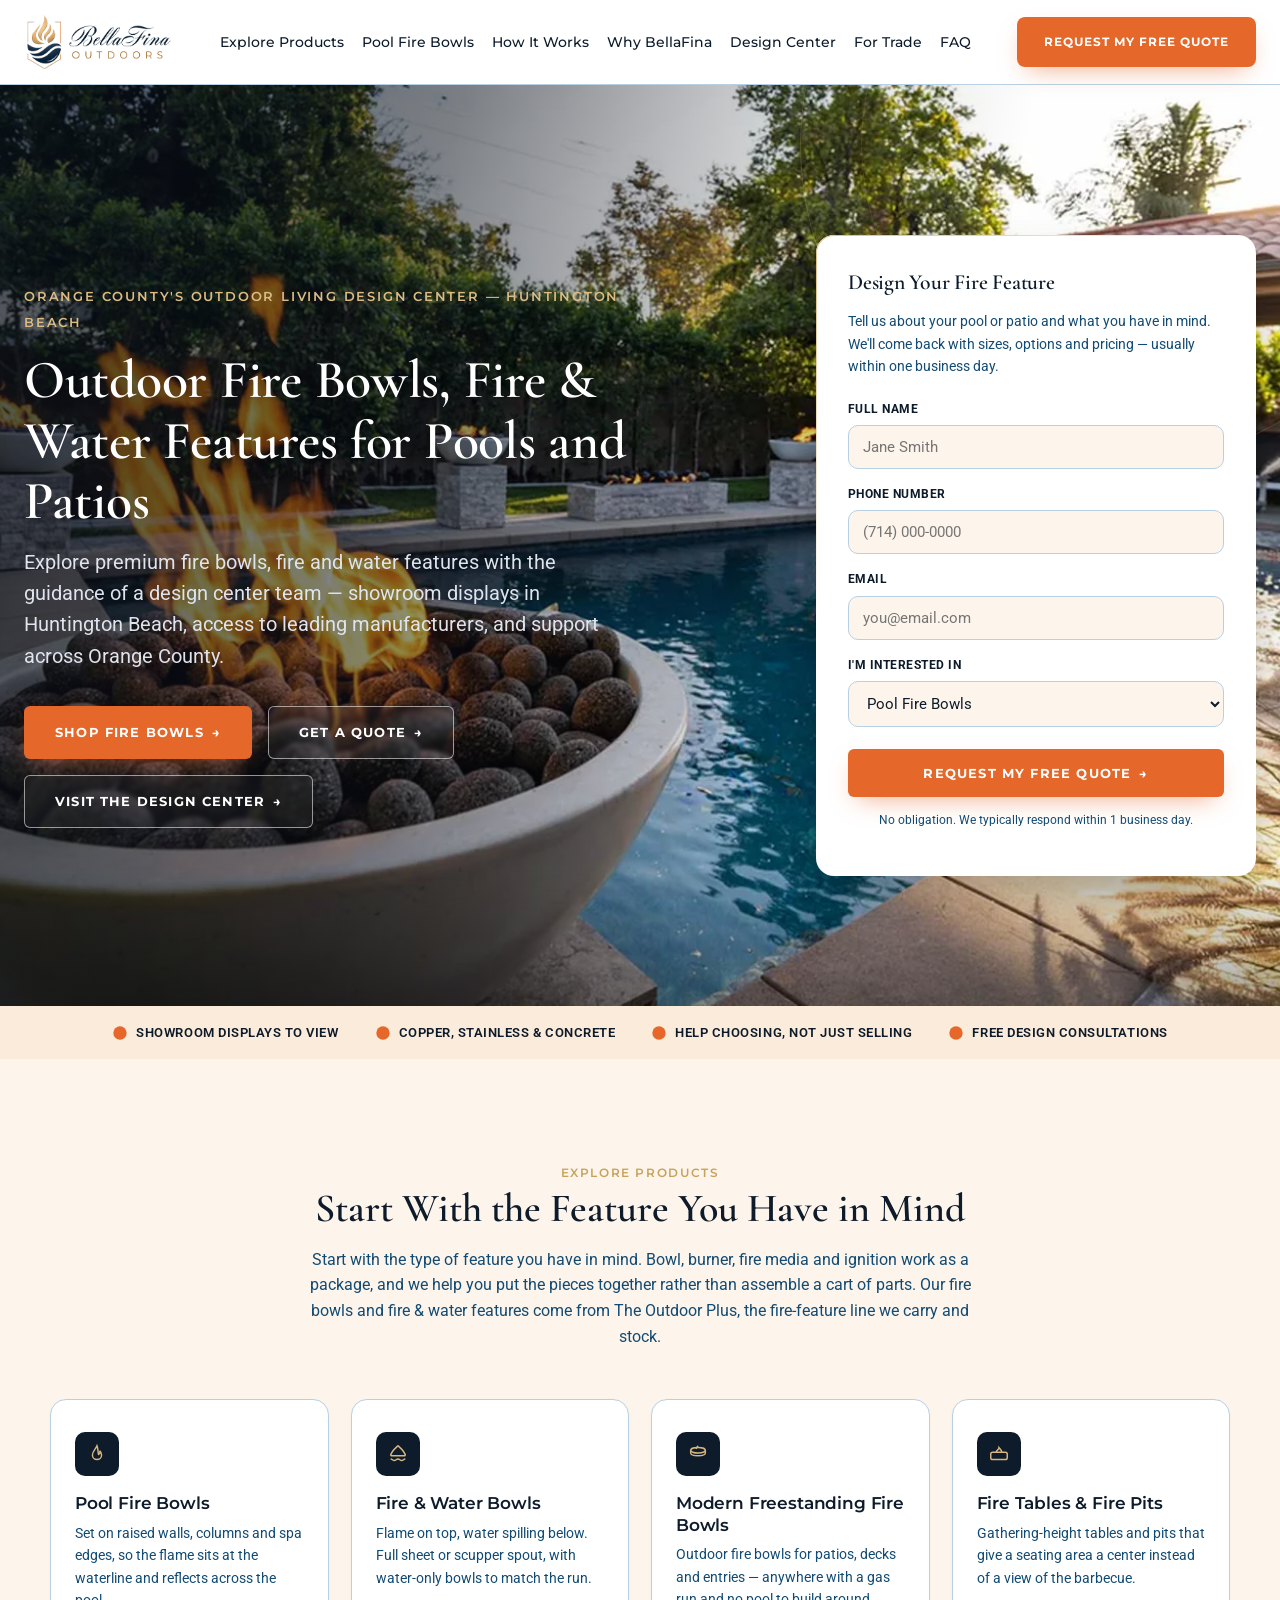
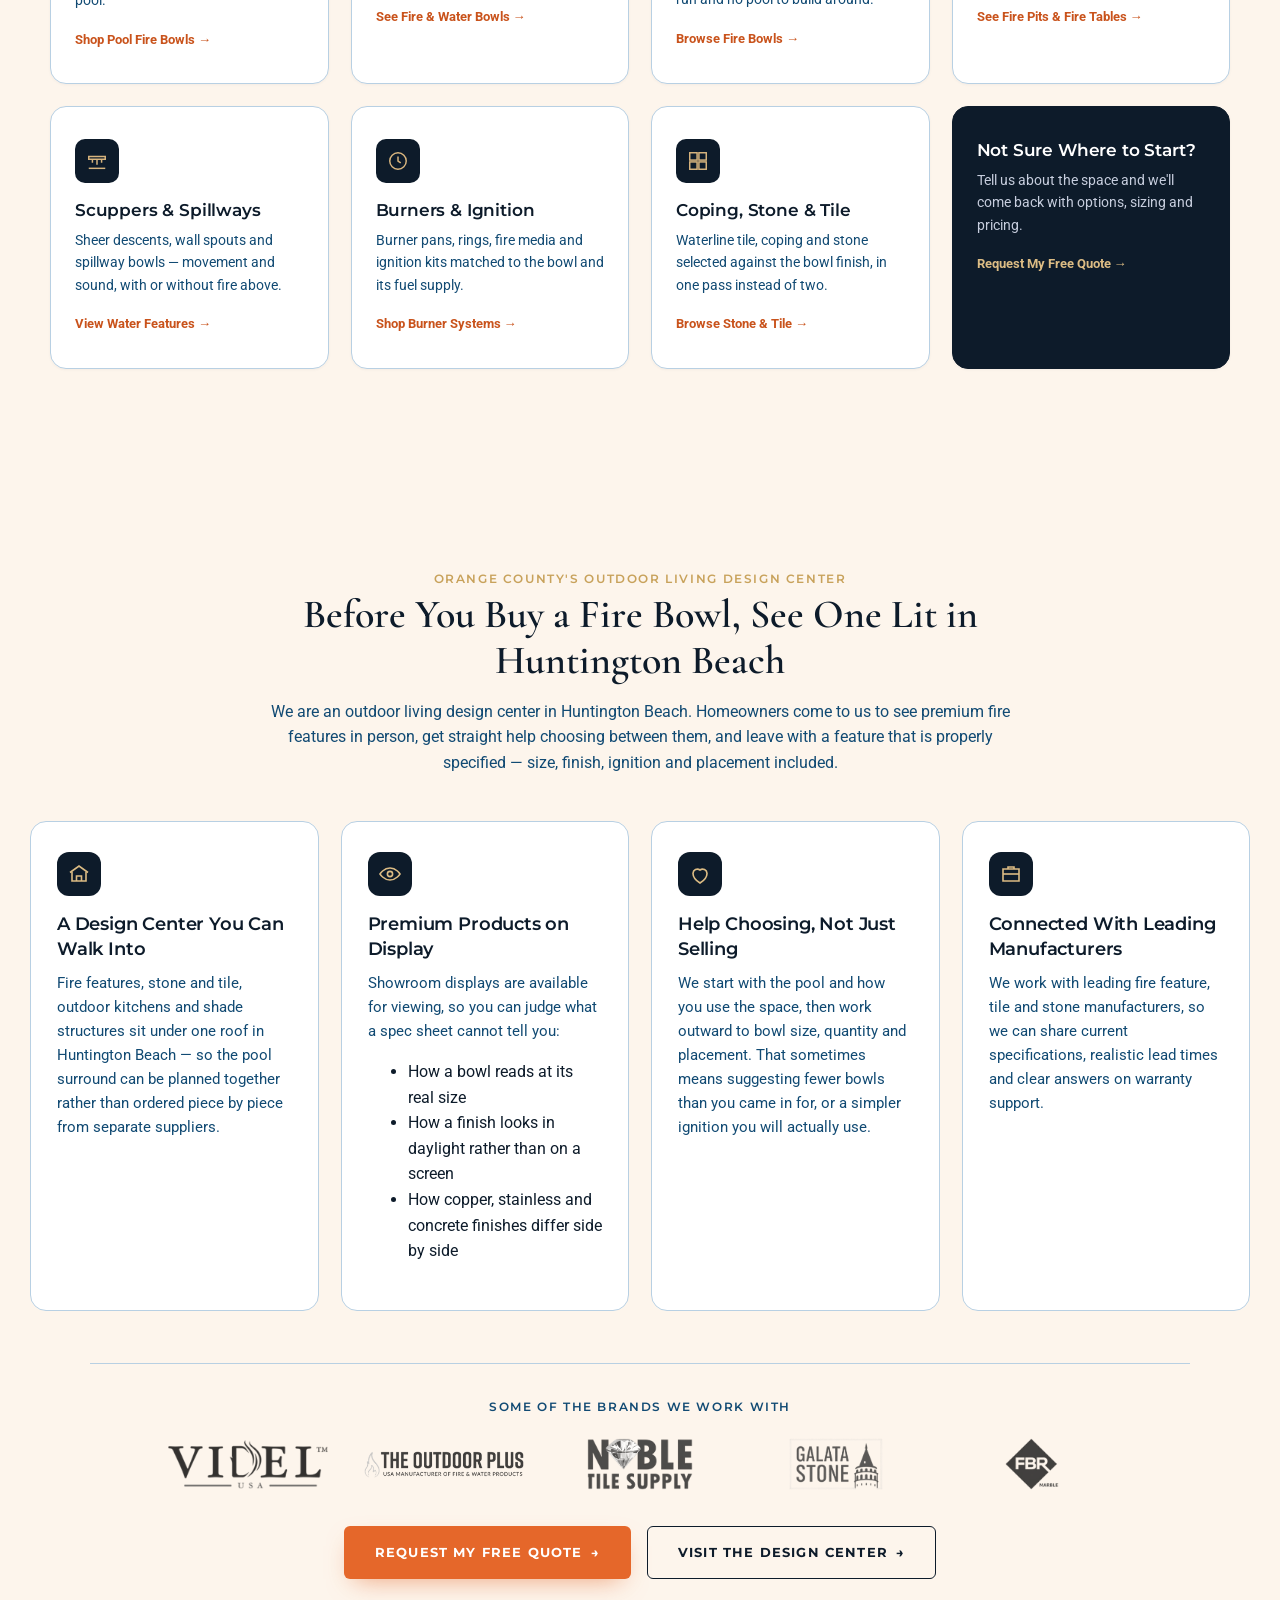
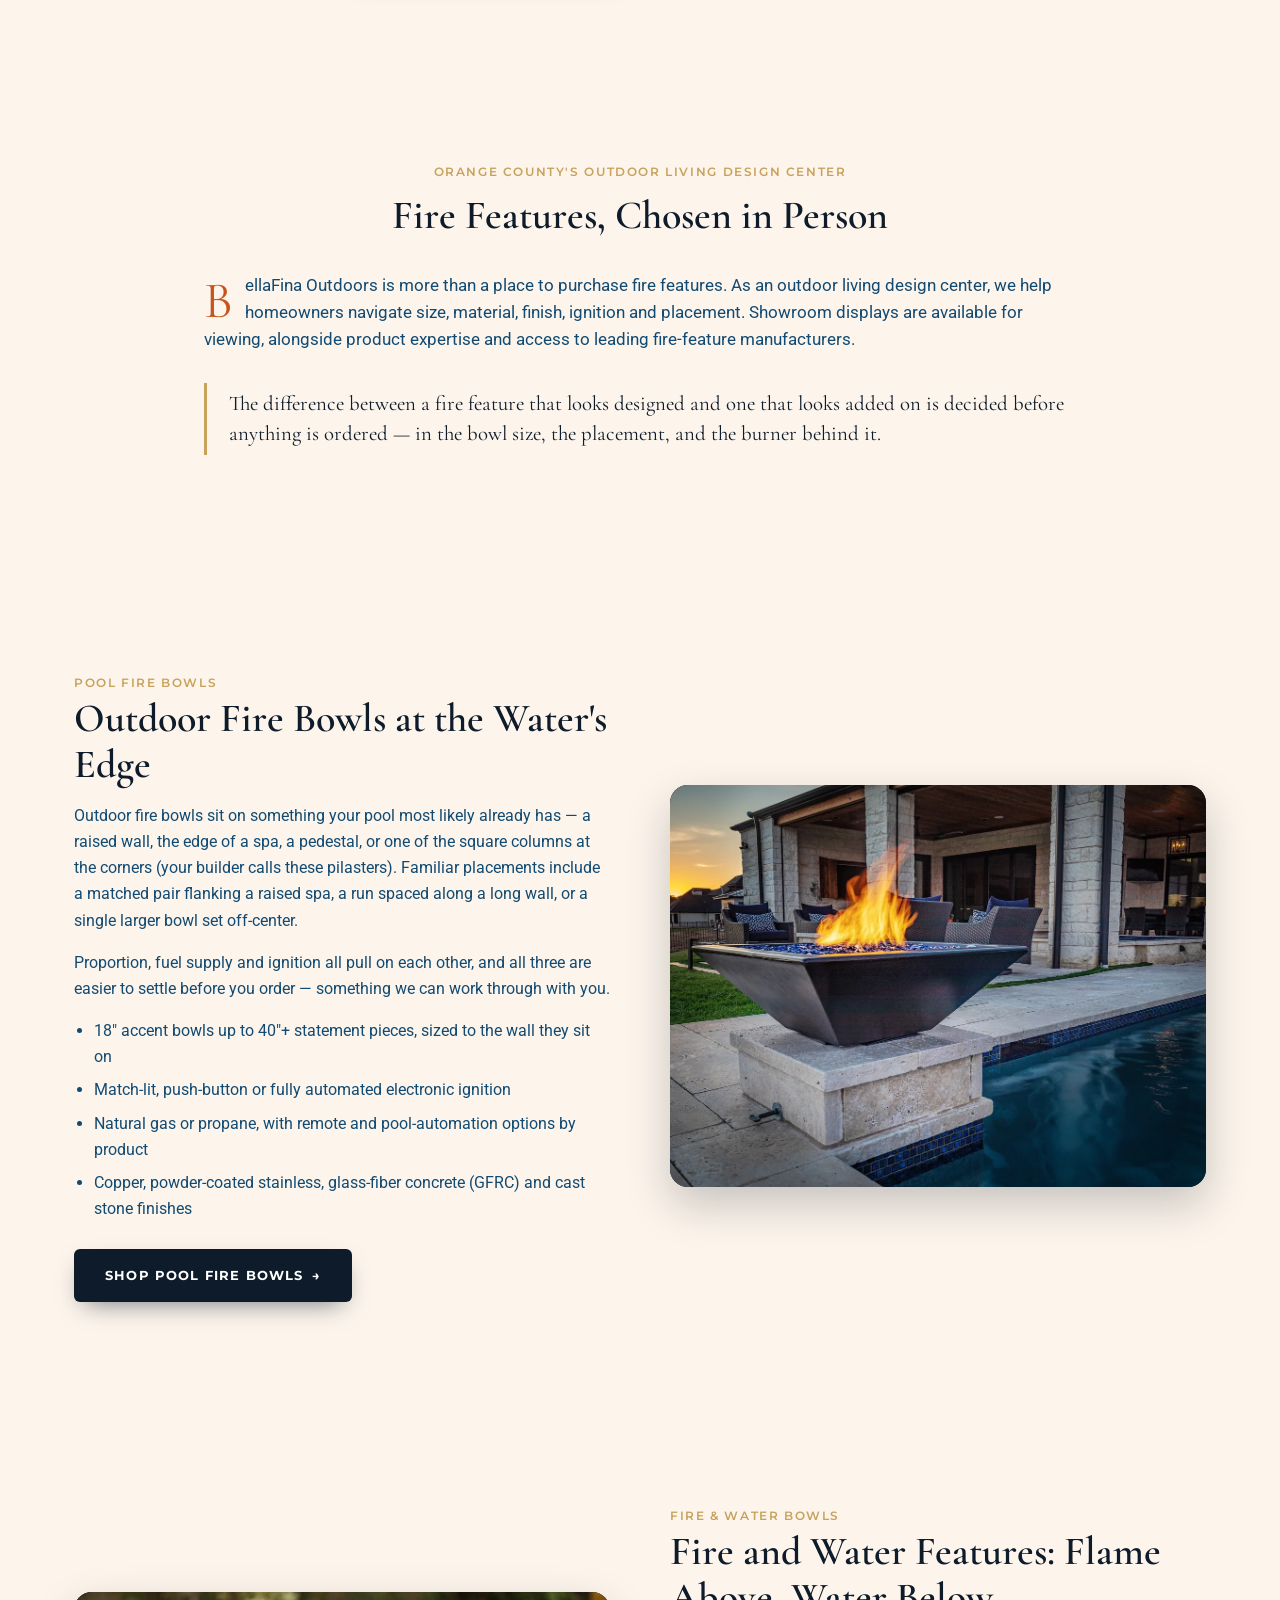
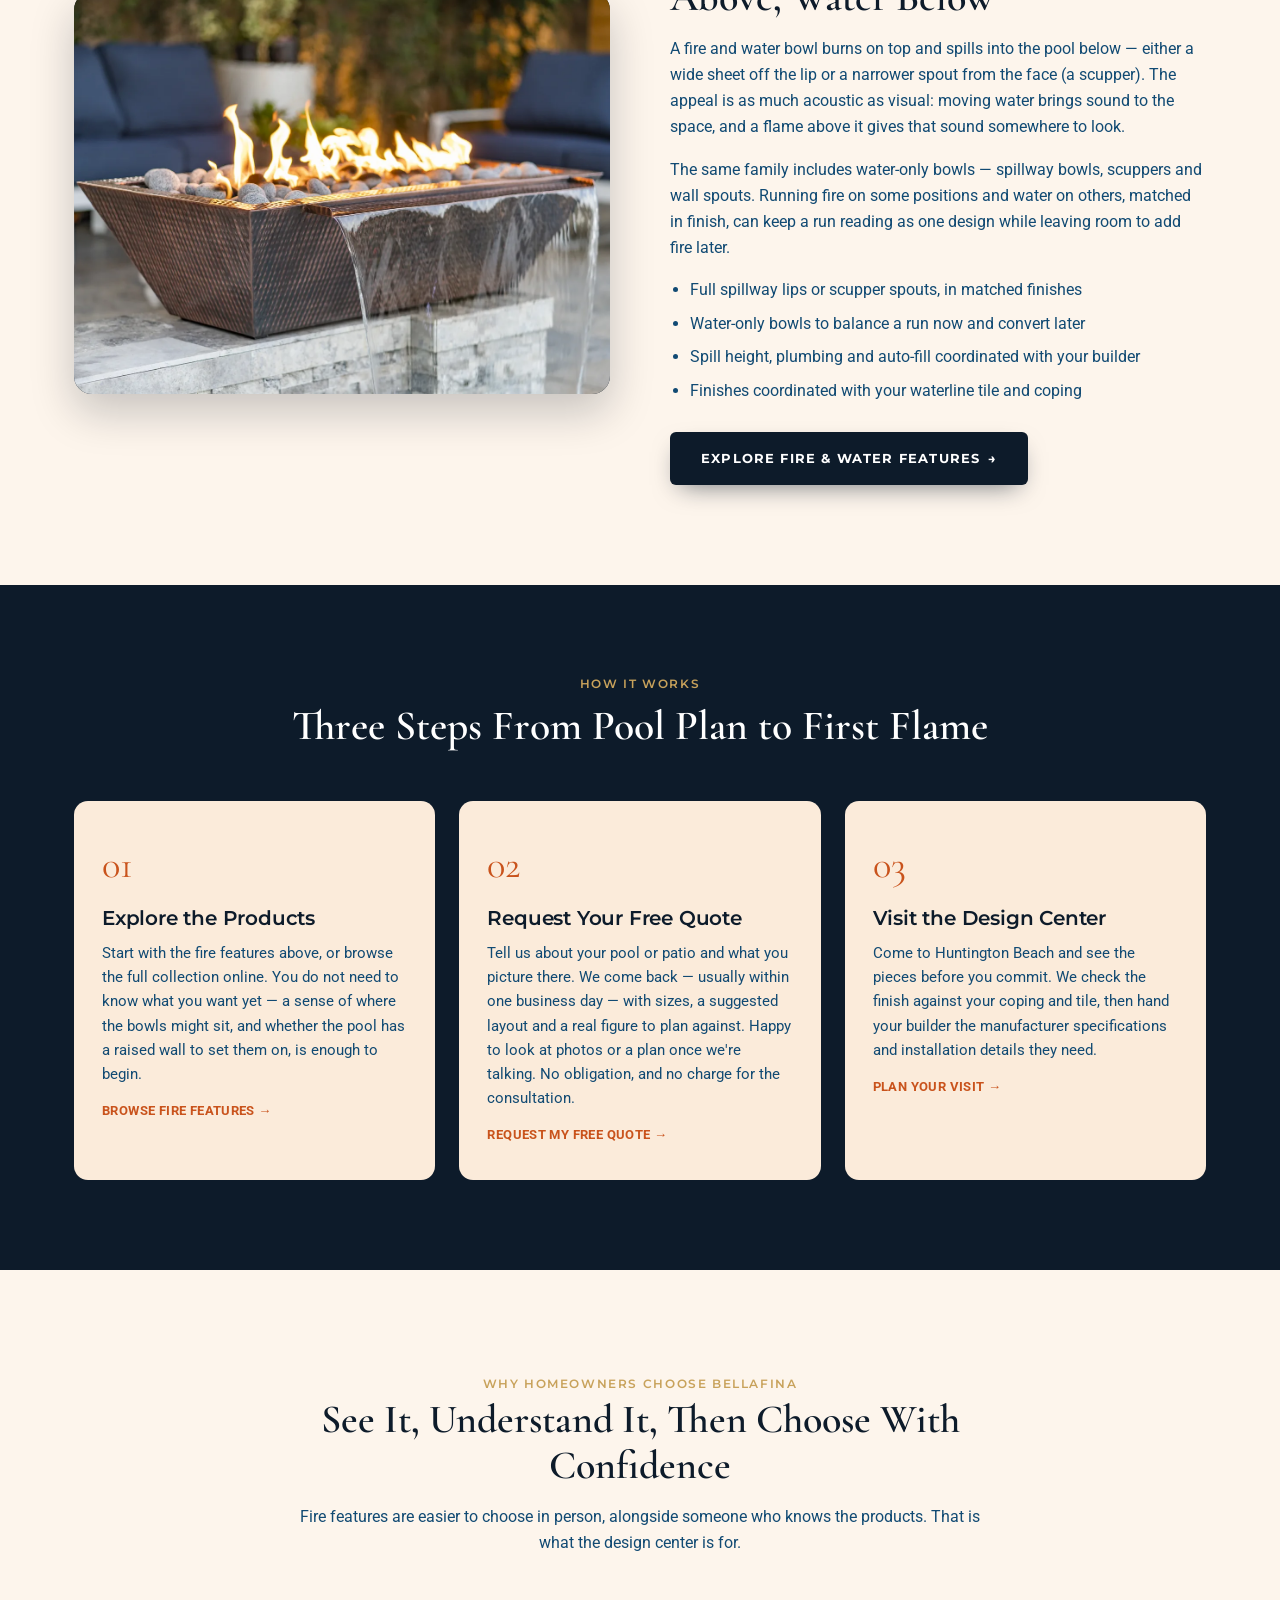
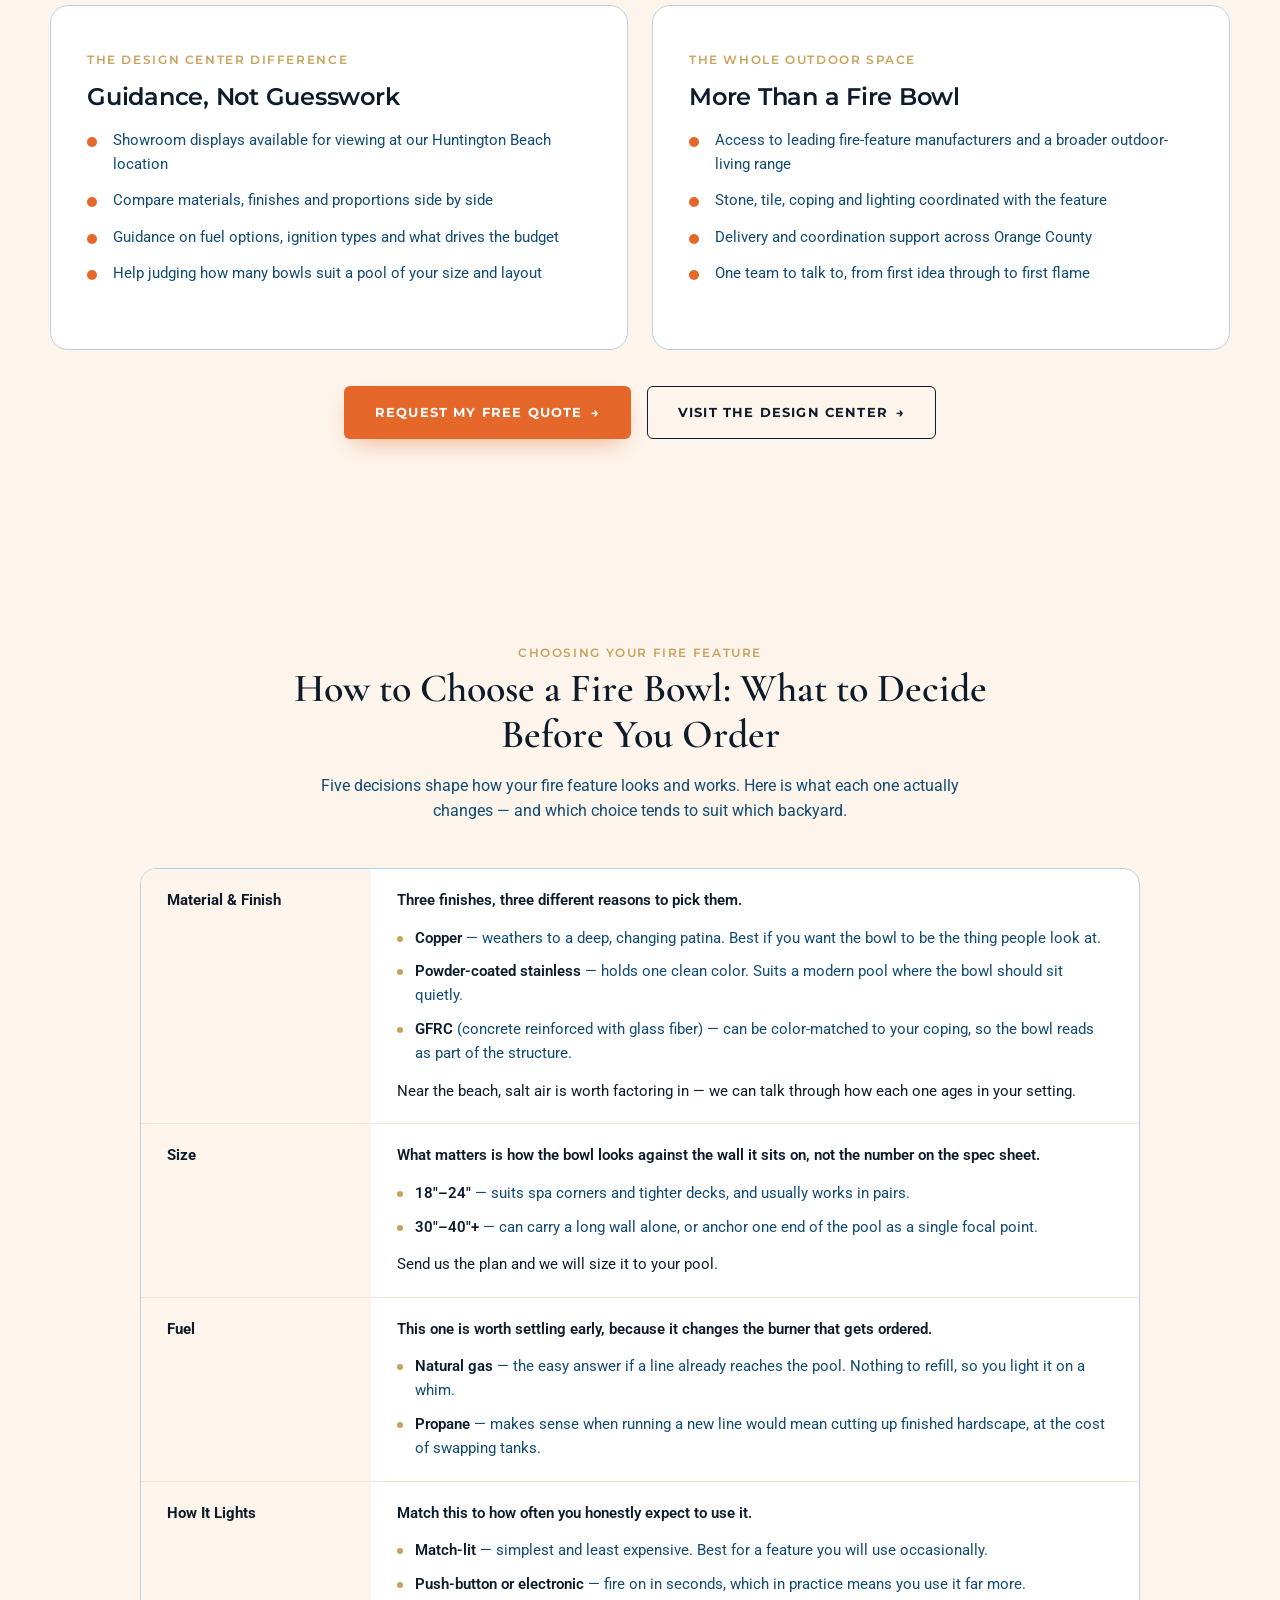
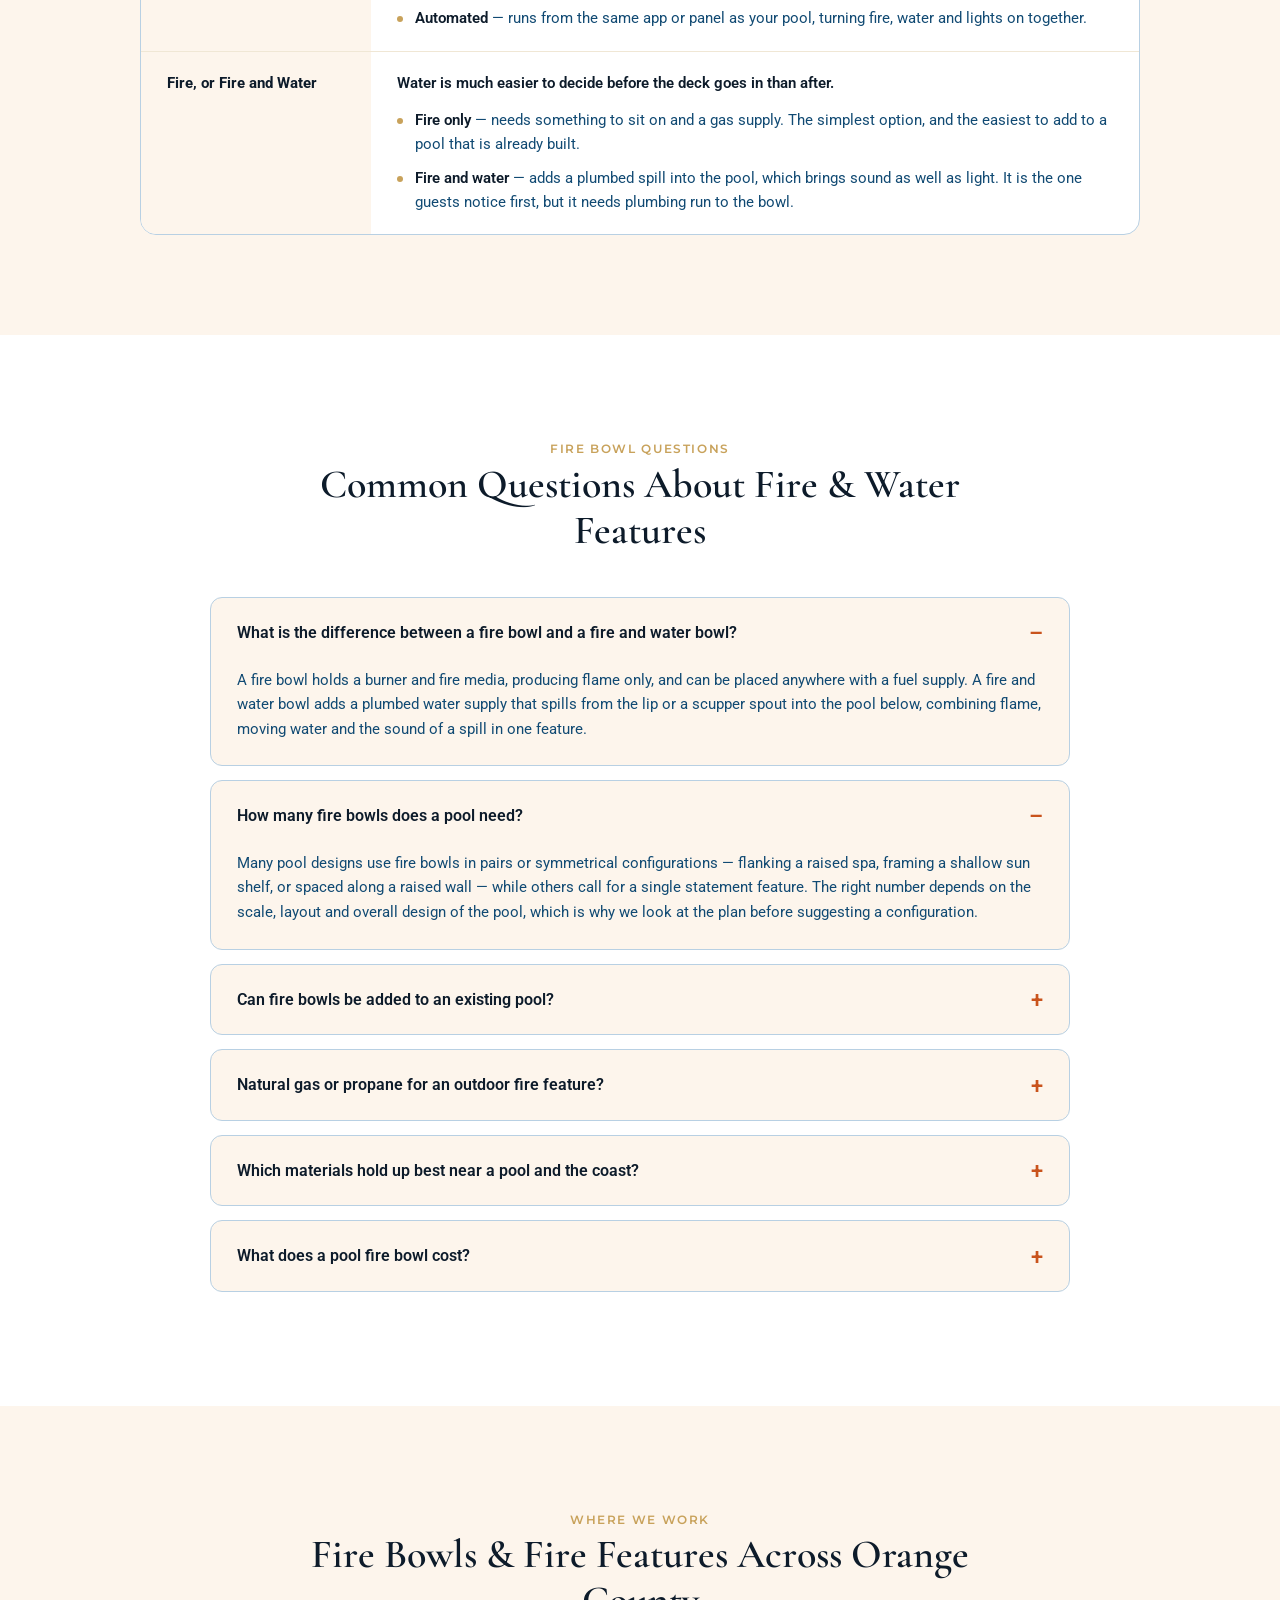
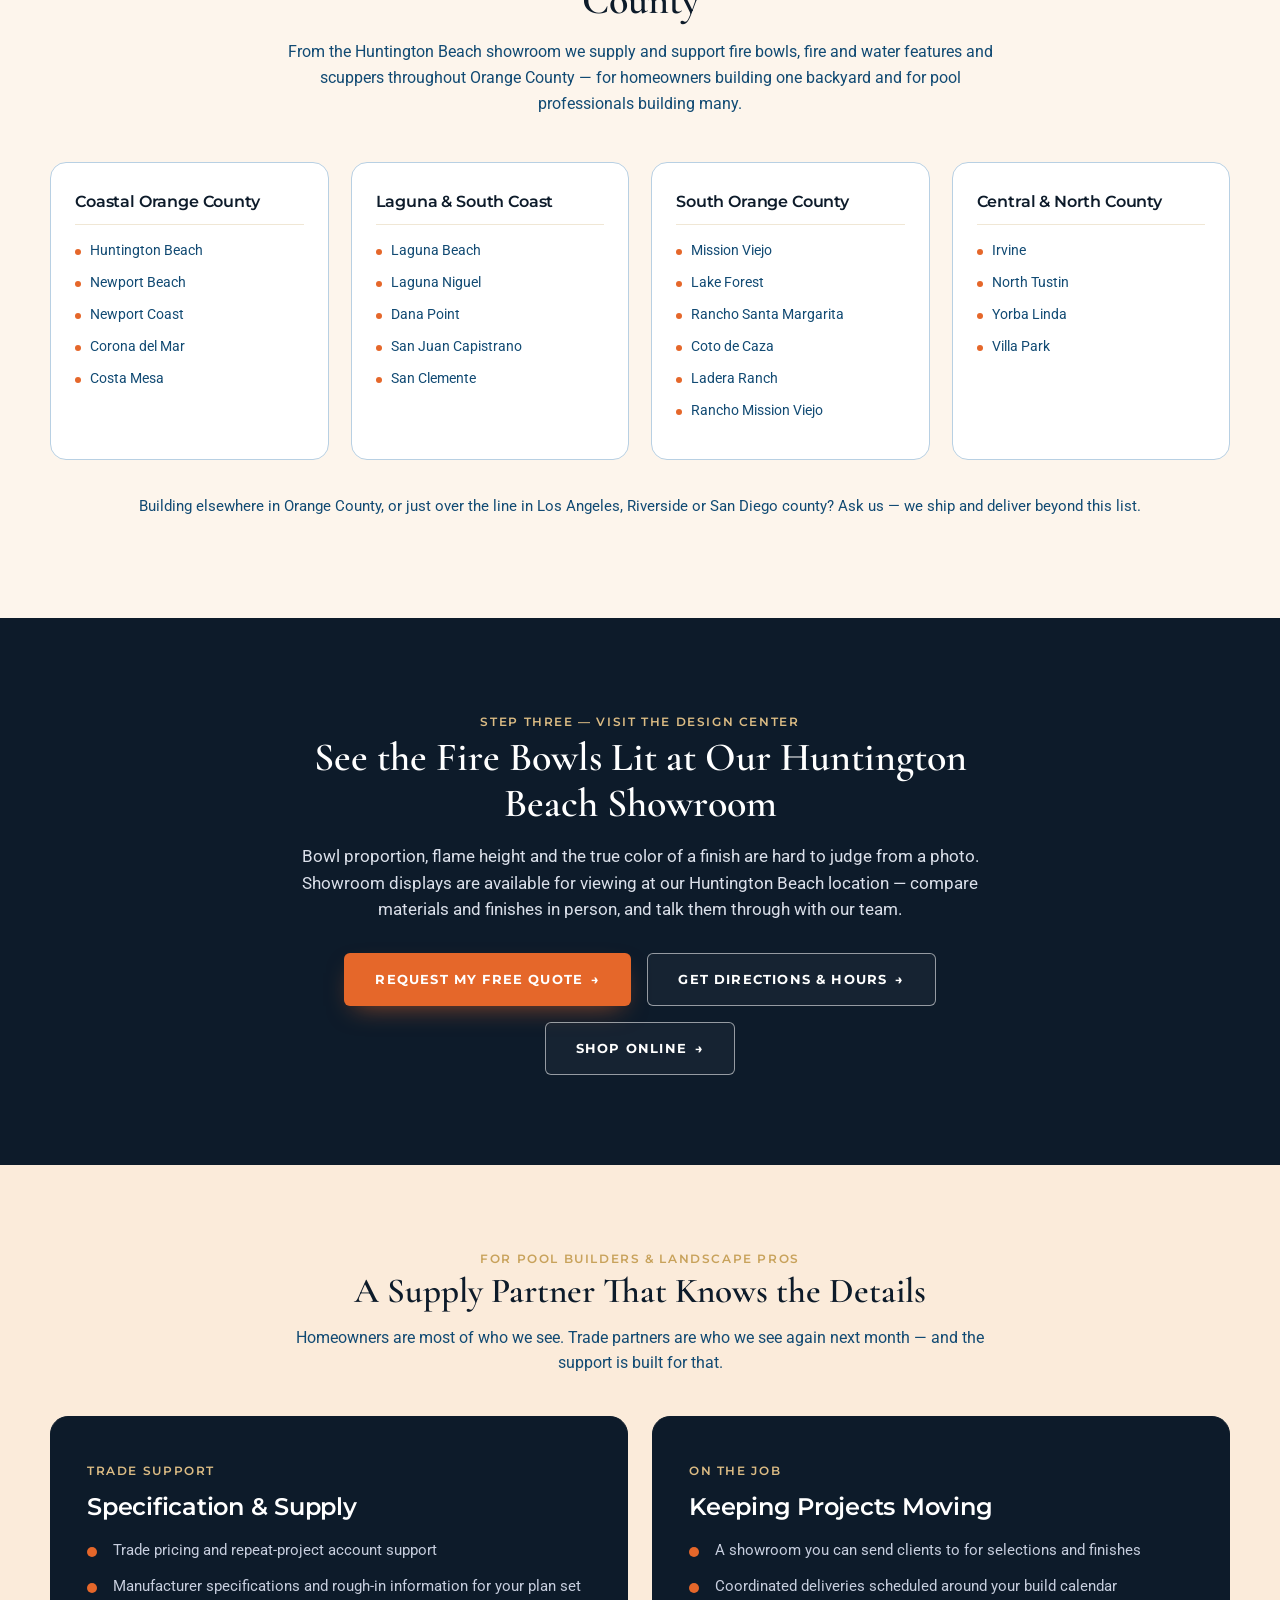
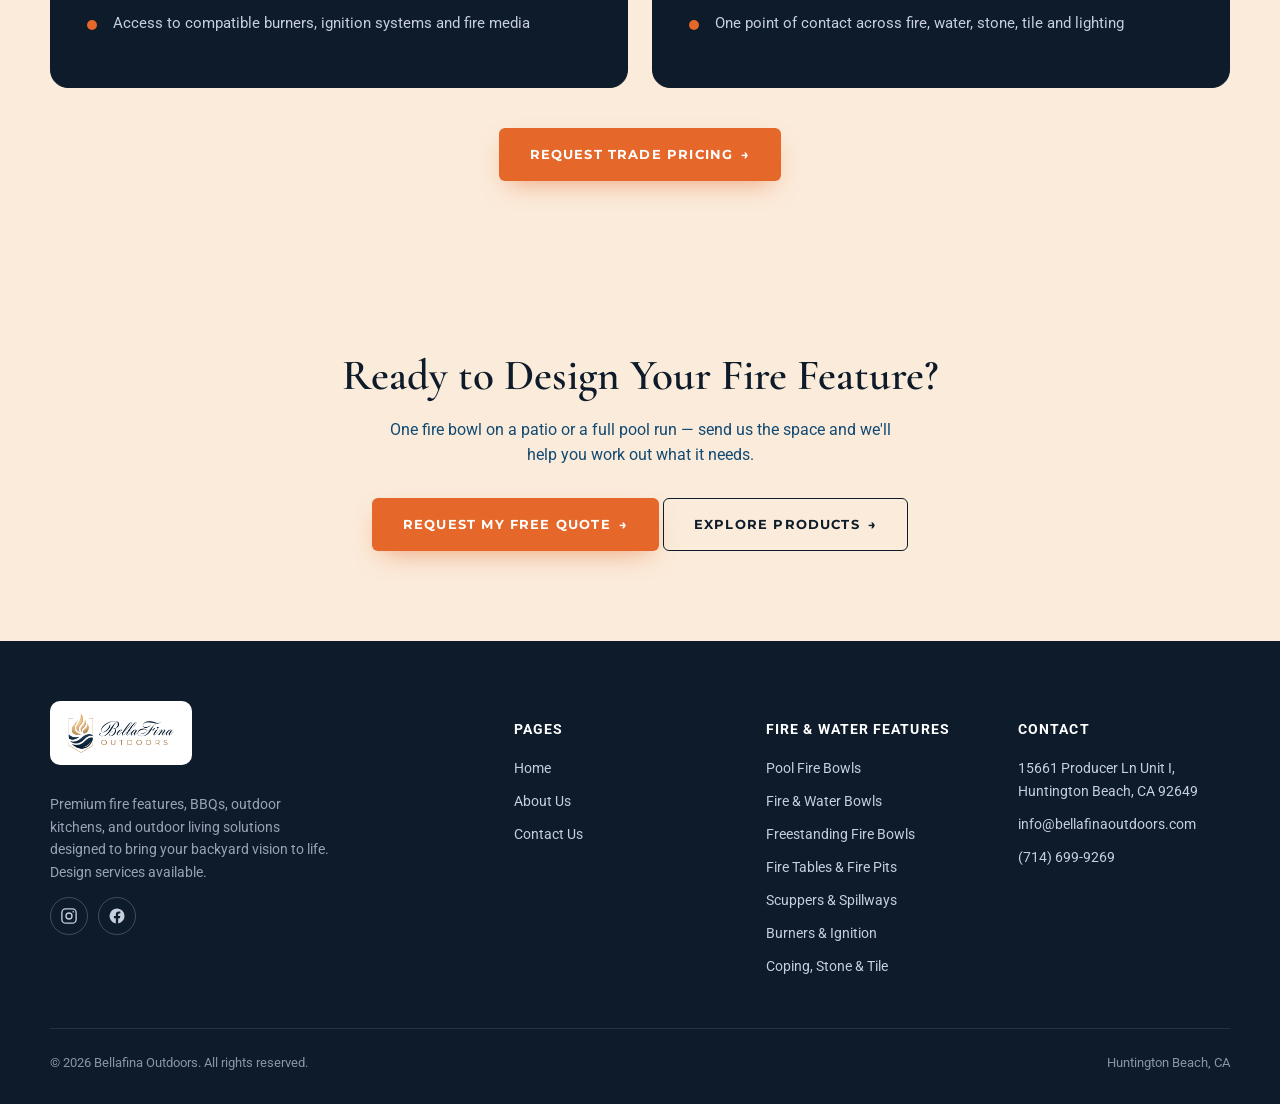
==== commit 7b550027: "Align page content with the assortment we actually sell Removes Lunada Bay from the brand strip on e" ====
--- a/sites/fire-bowls/index.html
+++ b/sites/fire-bowls/index.html
@@ -61,8 +61,9 @@
       <h1>Outdoor Fire Bowls, Fire &amp; Water Features for Pools and Patios</h1>
       <p class="sub">Explore premium fire bowls, fire and water features with the guidance of a design center team — showroom displays in Huntington Beach, access to leading manufacturers, and support across Orange County.</p>
       <div class="cta-row">
-        <a class="btn btn-primary" href="#top" data-quote-modal>Request My Free Quote <span class="btn-arrow">&rarr;</span></a>
-        <a class="btn btn-outline" href="#types">Explore the Products <span class="btn-arrow">&rarr;</span></a>
+        <a class="btn btn-primary" href="https://www.bellafinaoutdoors.com/shop?collection=the-outdoor-plus-fire-bowls-and-fire-tables&amp;utm_source=fire-bowls-lp&amp;utm_medium=landing_page&amp;utm_campaign=fire_bowls&amp;utm_content=hero_shop" target="_blank" rel="noopener">Shop Fire Bowls <span class="btn-arrow">&rarr;</span></a>
+        <button type="button" class="btn btn-outline" data-quote-modal>Get a Quote <span class="btn-arrow">&rarr;</span></button>
+        <a class="btn btn-outline" href="#showroom">Visit the Design Center <span class="btn-arrow">&rarr;</span></a>
       </div>
     </div>
 
@@ -116,6 +117,72 @@
   </div>
 </div>
 
+<section class="categories" id="types">
+  <div class="head">
+    <span class="eyebrow">Explore Products</span>
+    <h2>Start With the Feature You Have in Mind</h2>
+    <p>Start with the type of feature you have in mind. Bowl, burner, fire media and ignition work as a package, and we help you put the pieces together rather than assemble a cart of parts. Our fire bowls and fire &amp; water features come from The Outdoor Plus, the fire-feature line we carry and stock.</p>
+  </div>
+  <div class="cat-grid">
+
+    <div class="cat-card">
+      <div class="icon"><svg viewBox="0 0 24 24" fill="none" stroke="#d8b57e" stroke-width="1.6"><path d="M12 3c-1.5 4-5 6-5 10a5 5 0 0 0 10 0c0-2-1-3.5-2-4.5.7 2-.3 3.5-1.3 4-1-2.5 0-5-1.7-9.5z"/></svg></div>
+      <h3>Pool Fire Bowls</h3>
+      <p>Set on raised walls, columns and spa edges, so the flame sits at the waterline and reflects across the pool.</p>
+      <a class="link" href="https://www.bellafinaoutdoors.com/shop?collection=the-outdoor-plus-fire-bowls-and-fire-tables&amp;utm_source=fire-bowls-lp&amp;utm_medium=landing_page&amp;utm_campaign=fire_bowls&amp;utm_content=card_pool_fire_bowls" target="_blank" rel="noopener">Shop Pool Fire Bowls &rarr;</a>
+    </div>
+
+    <div class="cat-card">
+      <div class="icon"><svg viewBox="0 0 24 24" fill="none" stroke="#d8b57e" stroke-width="1.6"><path d="M4 14h16M4 14c0-4 3.6-7 8-11 4.4 4 8 7 8 11"/><path d="M4 17.5c2 0 2 1.5 4 1.5s2-1.5 4-1.5 2 1.5 4 1.5 2-1.5 4-1.5"/></svg></div>
+      <h3>Fire &amp; Water Bowls</h3>
+      <p>Flame on top, water spilling below. Full sheet or scupper spout, with water-only bowls to match the run.</p>
+      <a class="link" href="https://www.bellafinaoutdoors.com/outdoor-living-solutions/water-features?utm_source=fire-bowls-lp&amp;utm_medium=landing_page&amp;utm_campaign=fire_bowls&amp;utm_content=card_fire_water_bowls" target="_blank" rel="noopener">See Fire &amp; Water Bowls &rarr;</a>
+    </div>
+
+    <div class="cat-card">
+      <div class="icon"><svg viewBox="0 0 24 24" fill="none" stroke="#d8b57e" stroke-width="1.6"><ellipse cx="12" cy="8" rx="8" ry="3"/><path d="M4 8v3c0 1.7 3.6 3 8 3s8-1.3 8-3V8"/><path d="M12 3c-.8 1.6-2 2.4-2 3.6"/></svg></div>
+      <h3>Modern Freestanding Fire Bowls</h3>
+      <p>Outdoor fire bowls for patios, decks and entries — anywhere with a gas run and no pool to build around.</p>
+      <a class="link" href="https://www.bellafinaoutdoors.com/shop?collection=the-outdoor-plus-fire-bowls-and-fire-tables&amp;utm_source=fire-bowls-lp&amp;utm_medium=landing_page&amp;utm_campaign=fire_bowls&amp;utm_content=card_freestanding_bowls" target="_blank" rel="noopener">Browse Fire Bowls &rarr;</a>
+    </div>
+
+    <div class="cat-card">
+      <div class="icon"><svg viewBox="0 0 24 24" fill="none" stroke="#d8b57e" stroke-width="1.6"><rect x="3" y="10" width="18" height="8" rx="2"/><path d="M9 10c0-2 3-2.5 3-5 1.5 2 3 2.5 3 5"/></svg></div>
+      <h3>Fire Tables &amp; Fire Pits</h3>
+      <p>Gathering-height tables and pits that give a seating area a center instead of a view of the barbecue.</p>
+      <a class="link" href="https://firepits.bellafinaoutdoors.com/?utm_source=fire-bowls-lp&amp;utm_medium=cross_link&amp;utm_campaign=fire_bowls&amp;utm_content=card_fire_tables" target="_blank" rel="noopener">See Fire Pits &amp; Fire Tables &rarr;</a>
+    </div>
+
+    <div class="cat-card">
+      <div class="icon"><svg viewBox="0 0 24 24" fill="none" stroke="#d8b57e" stroke-width="1.6"><path d="M3 7h18v3H3z"/><path d="M7 10v4M12 10v6M17 10v4"/><path d="M3 20h18"/></svg></div>
+      <h3>Scuppers &amp; Spillways</h3>
+      <p>Sheer descents, wall spouts and spillway bowls — movement and sound, with or without fire above.</p>
+      <a class="link" href="https://www.bellafinaoutdoors.com/outdoor-living-solutions/water-features?utm_source=fire-bowls-lp&amp;utm_medium=landing_page&amp;utm_campaign=fire_bowls&amp;utm_content=card_scuppers" target="_blank" rel="noopener">View Water Features &rarr;</a>
+    </div>
+
+    <div class="cat-card">
+      <div class="icon"><svg viewBox="0 0 24 24" fill="none" stroke="#d8b57e" stroke-width="1.6"><circle cx="12" cy="12" r="9"/><path d="M12 7v5l3 2"/></svg></div>
+      <h3>Burners &amp; Ignition</h3>
+      <p>Burner pans, rings, fire media and ignition kits matched to the bowl and its fuel supply.</p>
+      <a class="link" href="https://www.bellafinaoutdoors.com/shop?collection=the-outdoor-plus-fire-bowls-and-fire-tables&amp;utm_source=fire-bowls-lp&amp;utm_medium=landing_page&amp;utm_campaign=fire_bowls&amp;utm_content=card_burners" target="_blank" rel="noopener">Shop Burner Systems &rarr;</a>
+    </div>
+
+    <div class="cat-card">
+      <div class="icon"><svg viewBox="0 0 24 24" fill="none" stroke="#d8b57e" stroke-width="1.6"><rect x="3" y="3" width="8" height="8"/><rect x="13" y="3" width="8" height="8"/><rect x="3" y="13" width="8" height="8"/><rect x="13" y="13" width="8" height="8"/></svg></div>
+      <h3>Coping, Stone &amp; Tile</h3>
+      <p>Waterline tile, coping and stone selected against the bowl finish, in one pass instead of two.</p>
+      <a class="link" href="https://www.bellafinaoutdoors.com/outdoor-living-solutions/stone-and-tile?utm_source=fire-bowls-lp&amp;utm_medium=landing_page&amp;utm_campaign=fire_bowls&amp;utm_content=card_stone_tile" target="_blank" rel="noopener">Browse Stone &amp; Tile &rarr;</a>
+    </div>
+
+    <div class="cat-card" style="background:var(--navy);border-color:var(--navy);">
+      <h3 style="color:#fff;">Not Sure Where to Start?</h3>
+      <p style="color:#c7cede;">Tell us about the space and we'll come back with options, sizing and pricing.</p>
+      <a class="link" style="color:var(--gold-light);" href="#top" data-quote-modal>Request My Free Quote &rarr;</a>
+    </div>
+
+  </div>
+</section>
+
 <section class="design-center" id="design-center">
   <div class="head">
     <span class="eyebrow">Orange County's Outdoor Living Design Center</span>
@@ -159,7 +226,6 @@
     <ul class="brand-logos">
       <li><img src="assets/brands/videl-usa.webp" alt="Videl USA" loading="lazy" decoding="async"></li>
       <li><img src="assets/brands/the-outdoor-plus.webp" alt="The Outdoor Plus" loading="lazy" decoding="async"></li>
-      <li><img src="assets/brands/lunada-bay-tile.webp" alt="Lunada Bay Tile" loading="lazy" decoding="async"></li>
       <li><img src="assets/brands/noble-tile-supply.webp" alt="Noble Tile Supply" loading="lazy" decoding="async"></li>
       <li><img src="assets/brands/galata-stone.webp" alt="Galata Stone" loading="lazy" decoding="async"></li>
       <li><img src="assets/brands/fbr-marble.webp" alt="FBR Marble" loading="lazy" decoding="async"></li>
@@ -176,9 +242,7 @@
     <span class="eyebrow">Orange County's Outdoor Living Design Center</span>
     <h2>Fire Features, Chosen in Person</h2>
     <p class="first">BellaFina Outdoors is more than a place to purchase fire features. As an outdoor living design center, we help homeowners navigate size, material, finish, ignition and placement. Showroom displays are available for viewing, alongside product expertise and access to leading fire-feature manufacturers.</p>
-    <p>Fire features have become a popular way to extend the enjoyment of Orange County outdoor spaces after dark. They add warmth, movement and another architectural element to the pool and patio — and because fire reflects off water, a single bowl reads as two.</p>
     <p class="pull">The difference between a fire feature that looks designed and one that looks added on is decided before anything is ordered — in the bowl size, the placement, and the burner behind it.</p>
-    <p>That is where a design center earns its place. Displays you can stand in front of, finishes you can compare side by side, and a team to talk the options through with — yours or your builder's — before anything is ordered.</p>
   </div>
 </section>
 
@@ -195,7 +259,7 @@
         <li>Natural gas or propane, with remote and pool-automation options by product</li>
         <li>Copper, powder-coated stainless, glass-fiber concrete (GFRC) and cast stone finishes</li>
       </ul>
-      <a class="btn btn-navy" href="https://www.bellafinaoutdoors.com/outdoor-living-solutions/fire-features?utm_source=fire-bowls-lp&amp;utm_medium=landing_page&amp;utm_campaign=fire_bowls&amp;utm_content=split_pool_fire_bowls" target="_blank" rel="noopener">Shop Pool Fire Bowls <span class="btn-arrow">&rarr;</span></a>
+      <a class="btn btn-navy" href="https://www.bellafinaoutdoors.com/shop?collection=the-outdoor-plus-fire-bowls-and-fire-tables&amp;utm_source=fire-bowls-lp&amp;utm_medium=landing_page&amp;utm_campaign=fire_bowls&amp;utm_content=split_pool_fire_bowls" target="_blank" rel="noopener">Shop Pool Fire Bowls <span class="btn-arrow">&rarr;</span></a>
     </div>
     <div class="visual visual-photo">
       <img src="assets/pool-fire-bowls.webp" width="1280" height="853" loading="lazy" decoding="async" alt="A square GFRC chestnut fire bowl burning on a travertine pedestal at the edge of a pool, with a covered patio behind it at sunset">
@@ -224,71 +288,6 @@
   </div>
 </section>
 
-<section class="categories" id="types">
-  <div class="head">
-    <span class="eyebrow">Explore Products</span>
-    <h2>Start With the Feature You Have in Mind</h2>
-    <p>Start with the type of feature you have in mind. Bowl, burner, fire media and ignition work as a package, and we help you put the pieces together rather than assemble a cart of parts.</p>
-  </div>
-  <div class="cat-grid">
-
-    <div class="cat-card">
-      <div class="icon"><svg viewBox="0 0 24 24" fill="none" stroke="#d8b57e" stroke-width="1.6"><path d="M12 3c-1.5 4-5 6-5 10a5 5 0 0 0 10 0c0-2-1-3.5-2-4.5.7 2-.3 3.5-1.3 4-1-2.5 0-5-1.7-9.5z"/></svg></div>
-      <h3>Pool Fire Bowls</h3>
-      <p>Set on raised walls, columns and spa edges, so the flame sits at the waterline and reflects across the pool.</p>
-      <a class="link" href="https://www.bellafinaoutdoors.com/outdoor-living-solutions/fire-features?utm_source=fire-bowls-lp&amp;utm_medium=landing_page&amp;utm_campaign=fire_bowls&amp;utm_content=card_pool_fire_bowls" target="_blank" rel="noopener">Shop Pool Fire Bowls &rarr;</a>
-    </div>
-
-    <div class="cat-card">
-      <div class="icon"><svg viewBox="0 0 24 24" fill="none" stroke="#d8b57e" stroke-width="1.6"><path d="M4 14h16M4 14c0-4 3.6-7 8-11 4.4 4 8 7 8 11"/><path d="M4 17.5c2 0 2 1.5 4 1.5s2-1.5 4-1.5 2 1.5 4 1.5 2-1.5 4-1.5"/></svg></div>
-      <h3>Fire &amp; Water Bowls</h3>
-      <p>Flame on top, water spilling below. Full sheet or scupper spout, with water-only bowls to match the run.</p>
-      <a class="link" href="https://www.bellafinaoutdoors.com/outdoor-living-solutions/water-features?utm_source=fire-bowls-lp&amp;utm_medium=landing_page&amp;utm_campaign=fire_bowls&amp;utm_content=card_fire_water_bowls" target="_blank" rel="noopener">See Fire &amp; Water Bowls &rarr;</a>
-    </div>
-
-    <div class="cat-card">
-      <div class="icon"><svg viewBox="0 0 24 24" fill="none" stroke="#d8b57e" stroke-width="1.6"><ellipse cx="12" cy="8" rx="8" ry="3"/><path d="M4 8v3c0 1.7 3.6 3 8 3s8-1.3 8-3V8"/><path d="M12 3c-.8 1.6-2 2.4-2 3.6"/></svg></div>
-      <h3>Modern Freestanding Fire Bowls</h3>
-      <p>Outdoor fire bowls for patios, decks and entries — anywhere with a gas run and no pool to build around.</p>
-      <a class="link" href="https://www.bellafinaoutdoors.com/shop/products/cazo-fire-bowl?utm_source=fire-bowls-lp&amp;utm_medium=landing_page&amp;utm_campaign=fire_bowls&amp;utm_content=card_freestanding_bowls" target="_blank" rel="noopener">Browse Fire Bowls &rarr;</a>
-    </div>
-
-    <div class="cat-card">
-      <div class="icon"><svg viewBox="0 0 24 24" fill="none" stroke="#d8b57e" stroke-width="1.6"><rect x="3" y="10" width="18" height="8" rx="2"/><path d="M9 10c0-2 3-2.5 3-5 1.5 2 3 2.5 3 5"/></svg></div>
-      <h3>Fire Tables &amp; Fire Pits</h3>
-      <p>Gathering-height tables and pits that give a seating area a center instead of a view of the barbecue.</p>
-      <a class="link" href="https://firepits.bellafinaoutdoors.com/?utm_source=fire-bowls-lp&amp;utm_medium=cross_link&amp;utm_campaign=fire_bowls&amp;utm_content=card_fire_tables" target="_blank" rel="noopener">See Fire Pits &amp; Fire Tables &rarr;</a>
-    </div>
-
-    <div class="cat-card">
-      <div class="icon"><svg viewBox="0 0 24 24" fill="none" stroke="#d8b57e" stroke-width="1.6"><path d="M3 7h18v3H3z"/><path d="M7 10v4M12 10v6M17 10v4"/><path d="M3 20h18"/></svg></div>
-      <h3>Scuppers &amp; Spillways</h3>
-      <p>Sheer descents, wall spouts and spillway bowls — movement and sound, with or without fire above.</p>
-      <a class="link" href="https://www.bellafinaoutdoors.com/outdoor-living-solutions/water-features?utm_source=fire-bowls-lp&amp;utm_medium=landing_page&amp;utm_campaign=fire_bowls&amp;utm_content=card_scuppers" target="_blank" rel="noopener">View Water Features &rarr;</a>
-    </div>
-
-    <div class="cat-card">
-      <div class="icon"><svg viewBox="0 0 24 24" fill="none" stroke="#d8b57e" stroke-width="1.6"><circle cx="12" cy="12" r="9"/><path d="M12 7v5l3 2"/></svg></div>
-      <h3>Burners &amp; Ignition</h3>
-      <p>Burner pans, rings, fire media and ignition kits matched to the bowl and its fuel supply.</p>
-      <a class="link" href="https://www.bellafinaoutdoors.com/shop?utm_source=fire-bowls-lp&amp;utm_medium=landing_page&amp;utm_campaign=fire_bowls&amp;utm_content=card_burners" target="_blank" rel="noopener">Shop Burner Systems &rarr;</a>
-    </div>
-
-    <div class="cat-card">
-      <div class="icon"><svg viewBox="0 0 24 24" fill="none" stroke="#d8b57e" stroke-width="1.6"><rect x="3" y="3" width="8" height="8"/><rect x="13" y="3" width="8" height="8"/><rect x="3" y="13" width="8" height="8"/><rect x="13" y="13" width="8" height="8"/></svg></div>
-      <h3>Coping, Stone &amp; Tile</h3>
-      <p>Waterline tile, coping and stone selected against the bowl finish, in one pass instead of two.</p>
-      <a class="link" href="https://www.bellafinaoutdoors.com/outdoor-living-solutions/stone-and-tile?utm_source=fire-bowls-lp&amp;utm_medium=landing_page&amp;utm_campaign=fire_bowls&amp;utm_content=card_stone_tile" target="_blank" rel="noopener">Browse Stone &amp; Tile &rarr;</a>
-    </div>
-
-    <div class="cat-card" style="background:var(--navy);border-color:var(--navy);">
-      <h3 style="color:#fff;">Not Sure Where to Start?</h3>
-      <p style="color:#c7cede;">Tell us about the space and we'll come back with options, sizing and pricing.</p>
-      <a class="link" style="color:var(--gold-light);" href="#top" data-quote-modal>Request My Free Quote &rarr;</a>
-    </div>
-
-  </div>
-</section>
 
 <section class="process" id="how-it-works">
   <div class="wrap">
@@ -572,7 +571,7 @@
   <h2>Ready to Design Your Fire Feature?</h2>
   <p>One fire bowl on a patio or a full pool run — send us the space and we'll help you work out what it needs.</p>
   <a class="btn btn-primary" href="#top" data-quote-modal>Request My Free Quote <span class="btn-arrow">&rarr;</span></a>
-  <a class="btn btn-outline" href="https://www.bellafinaoutdoors.com/outdoor-living-solutions/fire-features?utm_source=fire-bowls-lp&amp;utm_medium=landing_page&amp;utm_campaign=fire_bowls&amp;utm_content=final_explore" target="_blank" rel="noopener">Explore Products <span class="btn-arrow">&rarr;</span></a>
+  <a class="btn btn-outline" href="https://www.bellafinaoutdoors.com/shop?collection=the-outdoor-plus-fire-bowls-and-fire-tables&amp;utm_source=fire-bowls-lp&amp;utm_medium=landing_page&amp;utm_campaign=fire_bowls&amp;utm_content=final_explore" target="_blank" rel="noopener">Explore Products <span class="btn-arrow">&rarr;</span></a>
 </section>
 
 
@@ -620,12 +619,12 @@
     <div>
       <h4>Fire &amp; Water Features</h4>
       <ul>
-        <li><a href="https://www.bellafinaoutdoors.com/outdoor-living-solutions/fire-features?utm_source=fire-bowls-lp&amp;utm_medium=landing_page&amp;utm_campaign=fire_bowls&amp;utm_content=footer_pool_fire_bowls" target="_blank" rel="noopener">Pool Fire Bowls</a></li>
+        <li><a href="https://www.bellafinaoutdoors.com/shop?collection=the-outdoor-plus-fire-bowls-and-fire-tables&amp;utm_source=fire-bowls-lp&amp;utm_medium=landing_page&amp;utm_campaign=fire_bowls&amp;utm_content=footer_pool_fire_bowls" target="_blank" rel="noopener">Pool Fire Bowls</a></li>
         <li><a href="https://www.bellafinaoutdoors.com/outdoor-living-solutions/water-features?utm_source=fire-bowls-lp&amp;utm_medium=landing_page&amp;utm_campaign=fire_bowls&amp;utm_content=footer_fire_water_bowls" target="_blank" rel="noopener">Fire &amp; Water Bowls</a></li>
-        <li><a href="https://www.bellafinaoutdoors.com/outdoor-living-solutions/fire-features?utm_source=fire-bowls-lp&amp;utm_medium=landing_page&amp;utm_campaign=fire_bowls&amp;utm_content=footer_freestanding_bowls" target="_blank" rel="noopener">Freestanding Fire Bowls</a></li>
-        <li><a href="https://www.bellafinaoutdoors.com/outdoor-living-solutions/fire-features?utm_source=fire-bowls-lp&amp;utm_medium=landing_page&amp;utm_campaign=fire_bowls&amp;utm_content=footer_fire_tables" target="_blank" rel="noopener">Fire Tables &amp; Fire Pits</a></li>
+        <li><a href="https://www.bellafinaoutdoors.com/shop?collection=the-outdoor-plus-fire-bowls-and-fire-tables&amp;utm_source=fire-bowls-lp&amp;utm_medium=landing_page&amp;utm_campaign=fire_bowls&amp;utm_content=footer_freestanding_bowls" target="_blank" rel="noopener">Freestanding Fire Bowls</a></li>
+        <li><a href="https://www.bellafinaoutdoors.com/shop?collection=the-outdoor-plus-fire-pit-and-fire-tables&amp;utm_source=fire-bowls-lp&amp;utm_medium=landing_page&amp;utm_campaign=fire_bowls&amp;utm_content=footer_fire_tables" target="_blank" rel="noopener">Fire Tables &amp; Fire Pits</a></li>
         <li><a href="https://www.bellafinaoutdoors.com/outdoor-living-solutions/water-features?utm_source=fire-bowls-lp&amp;utm_medium=landing_page&amp;utm_campaign=fire_bowls&amp;utm_content=footer_scuppers" target="_blank" rel="noopener">Scuppers &amp; Spillways</a></li>
-        <li><a href="https://www.bellafinaoutdoors.com/shop?utm_source=fire-bowls-lp&amp;utm_medium=landing_page&amp;utm_campaign=fire_bowls&amp;utm_content=footer_burners" target="_blank" rel="noopener">Burners &amp; Ignition</a></li>
+        <li><a href="https://www.bellafinaoutdoors.com/shop?collection=the-outdoor-plus-fire-bowls-and-fire-tables&amp;utm_source=fire-bowls-lp&amp;utm_medium=landing_page&amp;utm_campaign=fire_bowls&amp;utm_content=footer_burners" target="_blank" rel="noopener">Burners &amp; Ignition</a></li>
         <li><a href="https://www.bellafinaoutdoors.com/outdoor-living-solutions/stone-and-tile?utm_source=fire-bowls-lp&amp;utm_medium=landing_page&amp;utm_campaign=fire_bowls&amp;utm_content=footer_stone_tile" target="_blank" rel="noopener">Coping, Stone &amp; Tile</a></li>
       </ul>
     </div>
@@ -774,42 +773,42 @@
     {
       "@type": "Offer",
       "itemOffered": {
-        "@type": "Product",
+        "@type": "Service",
         "name": "Outdoor Fire Bowls"
       }
     },
     {
       "@type": "Offer",
       "itemOffered": {
-        "@type": "Product",
+        "@type": "Service",
         "name": "Pool Fire Bowls"
       }
     },
     {
       "@type": "Offer",
       "itemOffered": {
-        "@type": "Product",
+        "@type": "Service",
         "name": "Fire and Water Bowls"
       }
     },
     {
       "@type": "Offer",
       "itemOffered": {
-        "@type": "Product",
+        "@type": "Service",
         "name": "Fire Tables and Fire Pits"
       }
     },
     {
       "@type": "Offer",
       "itemOffered": {
-        "@type": "Product",
+        "@type": "Service",
         "name": "Water Features, Scuppers and Spillways"
       }
     },
     {
       "@type": "Offer",
       "itemOffered": {
-        "@type": "Product",
+        "@type": "Service",
         "name": "Fire Feature Burners and Ignition Systems"
       }
     }
--- a/sites/fire-bowls/assets/site.css
+++ b/sites/fire-bowls/assets/site.css
@@ -168,16 +168,16 @@
      instead of leaving an orphan on the second line. Each logo is boxed to the
      same slot and capped on both axes, which keeps a wide wordmark and a round
      badge reading at the same optical weight. */
-  .brand-logos{list-style:none;margin:0;padding:0;display:grid;
-    grid-template-columns:repeat(3,1fr);gap:30px 36px;align-items:center;}
-  .brand-logos li{display:flex;align-items:center;justify-content:center;height:52px;}
+  .brand-logos{list-style:none;margin:0;padding:0;display:flex;flex-wrap:wrap;
+    justify-content:center;gap:30px 36px;align-items:center;}
+  .brand-logos li{display:flex;align-items:center;justify-content:center;height:52px;
+    flex:0 1 auto;min-width:160px;}
   .brand-logos img{max-height:100%;max-width:160px;width:auto;object-fit:contain;
     filter:grayscale(1) contrast(1.15);opacity:.8;transition:filter .2s ease,opacity .2s ease;}
   .brand-logos img:hover{filter:none;opacity:1;}
-  @media (max-width:820px){ .brand-logos{grid-template-columns:repeat(3,1fr);} }
   @media (max-width:560px){
-    .brand-logos{grid-template-columns:repeat(2,1fr);gap:24px 20px;}
-    .brand-logos li{height:44px;}
+    .brand-logos{gap:24px 20px;}
+    .brand-logos li{height:44px;min-width:120px;}
   }
   @media (max-width:1040px){ .dc-grid{grid-template-columns:1fr 1fr;} }
   @media (max-width:620px){ .dc-grid{grid-template-columns:1fr;} }
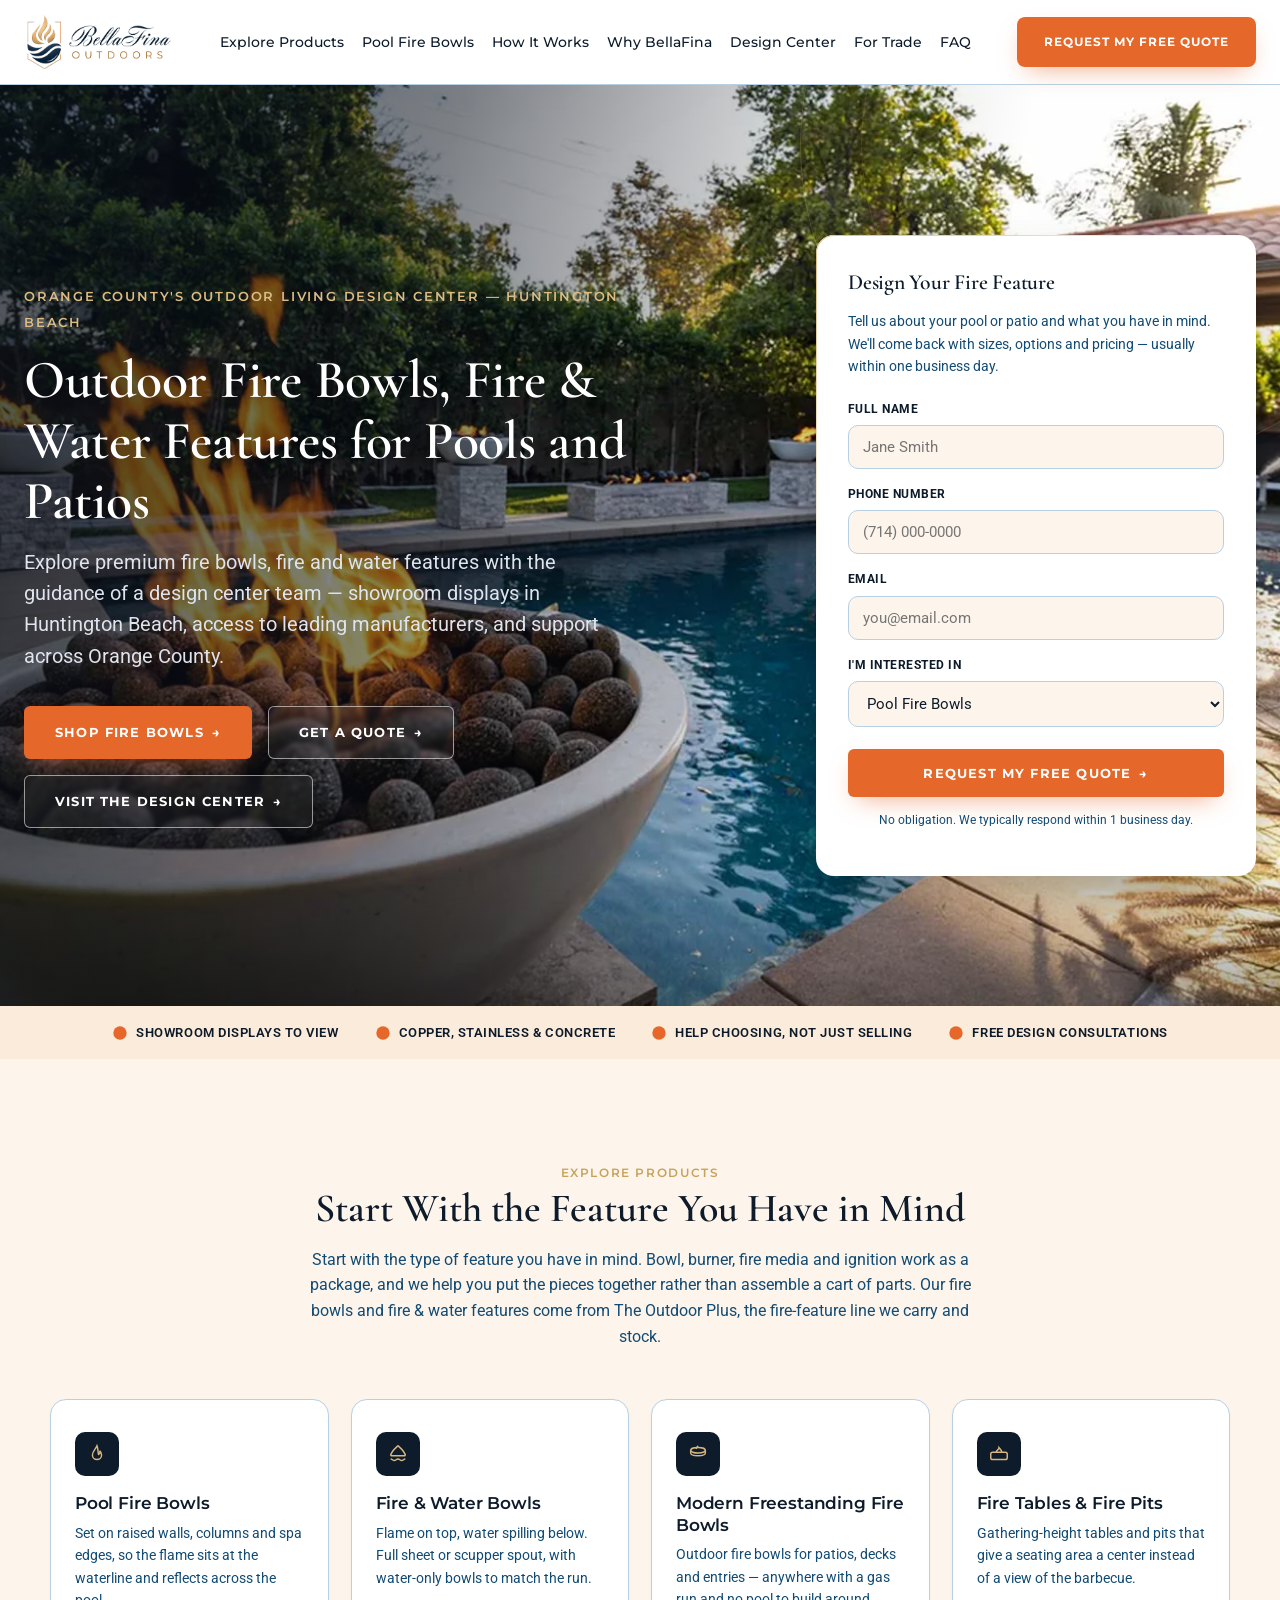
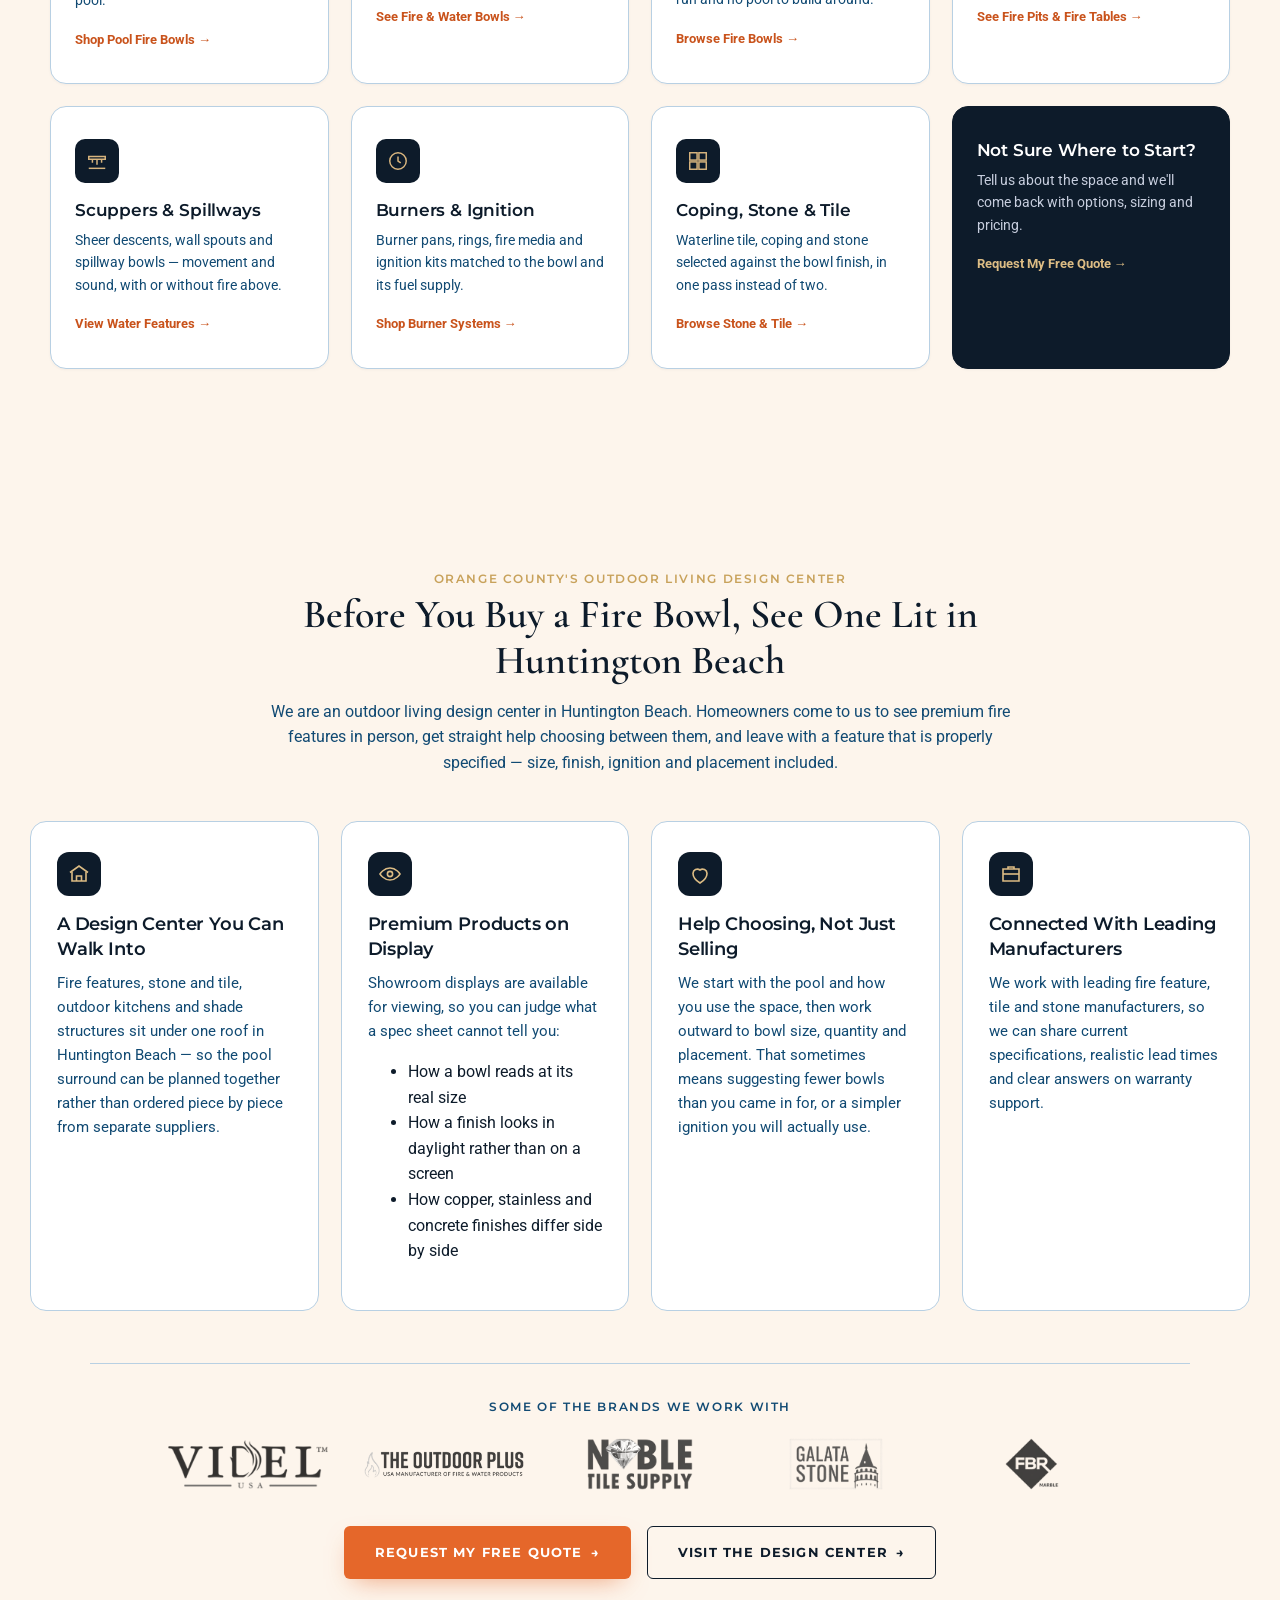
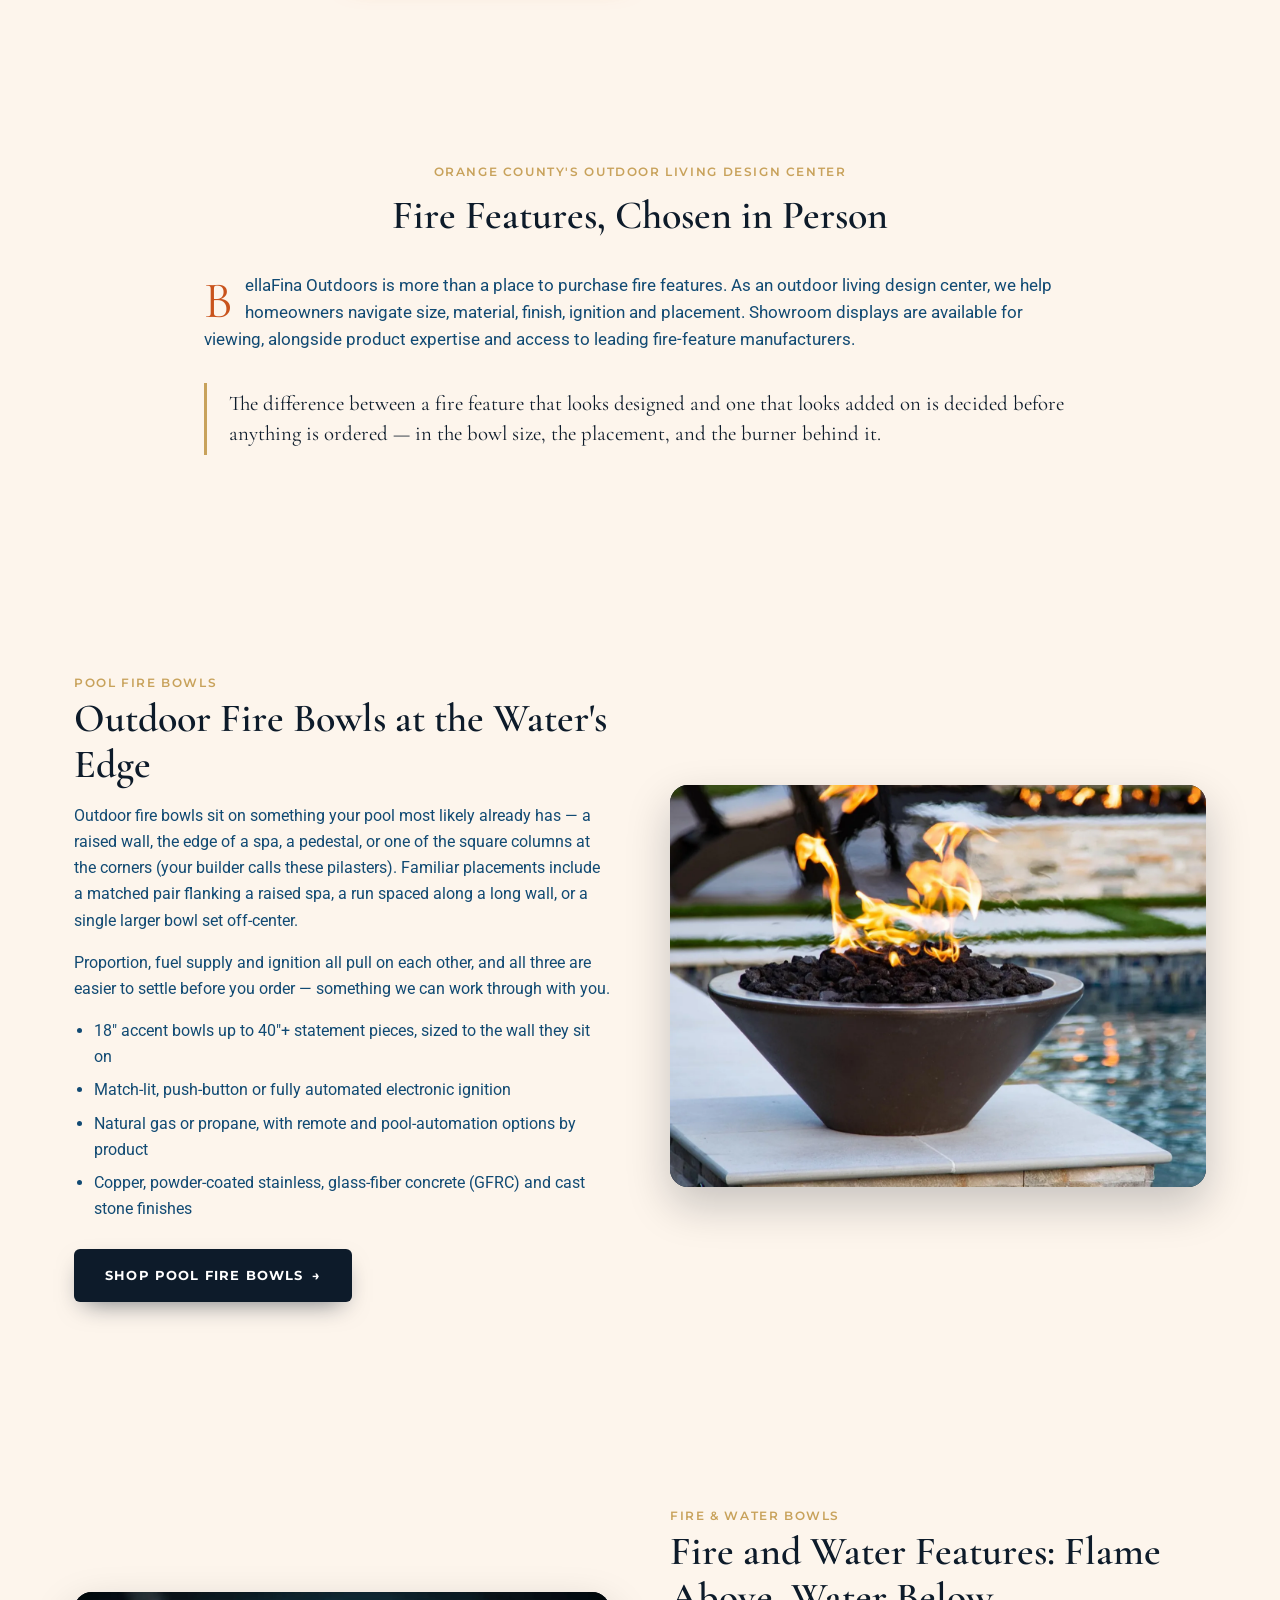
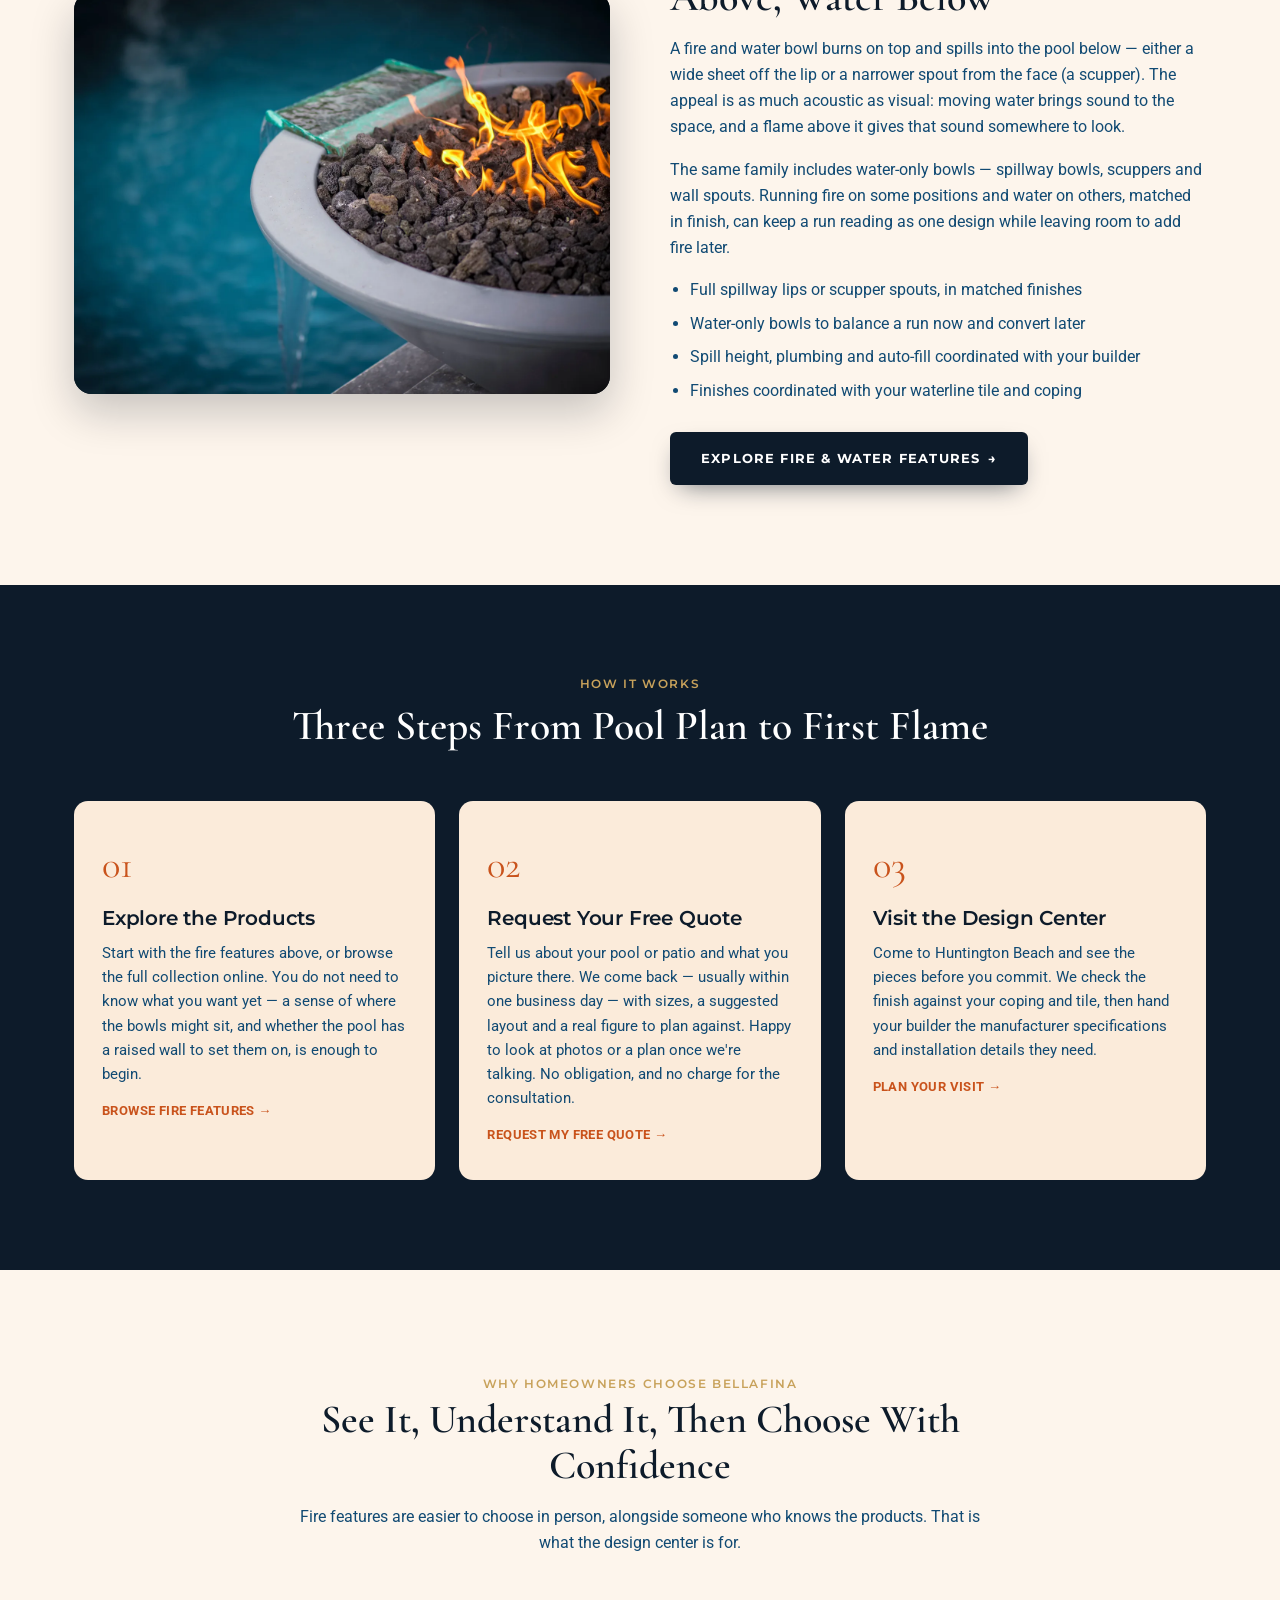
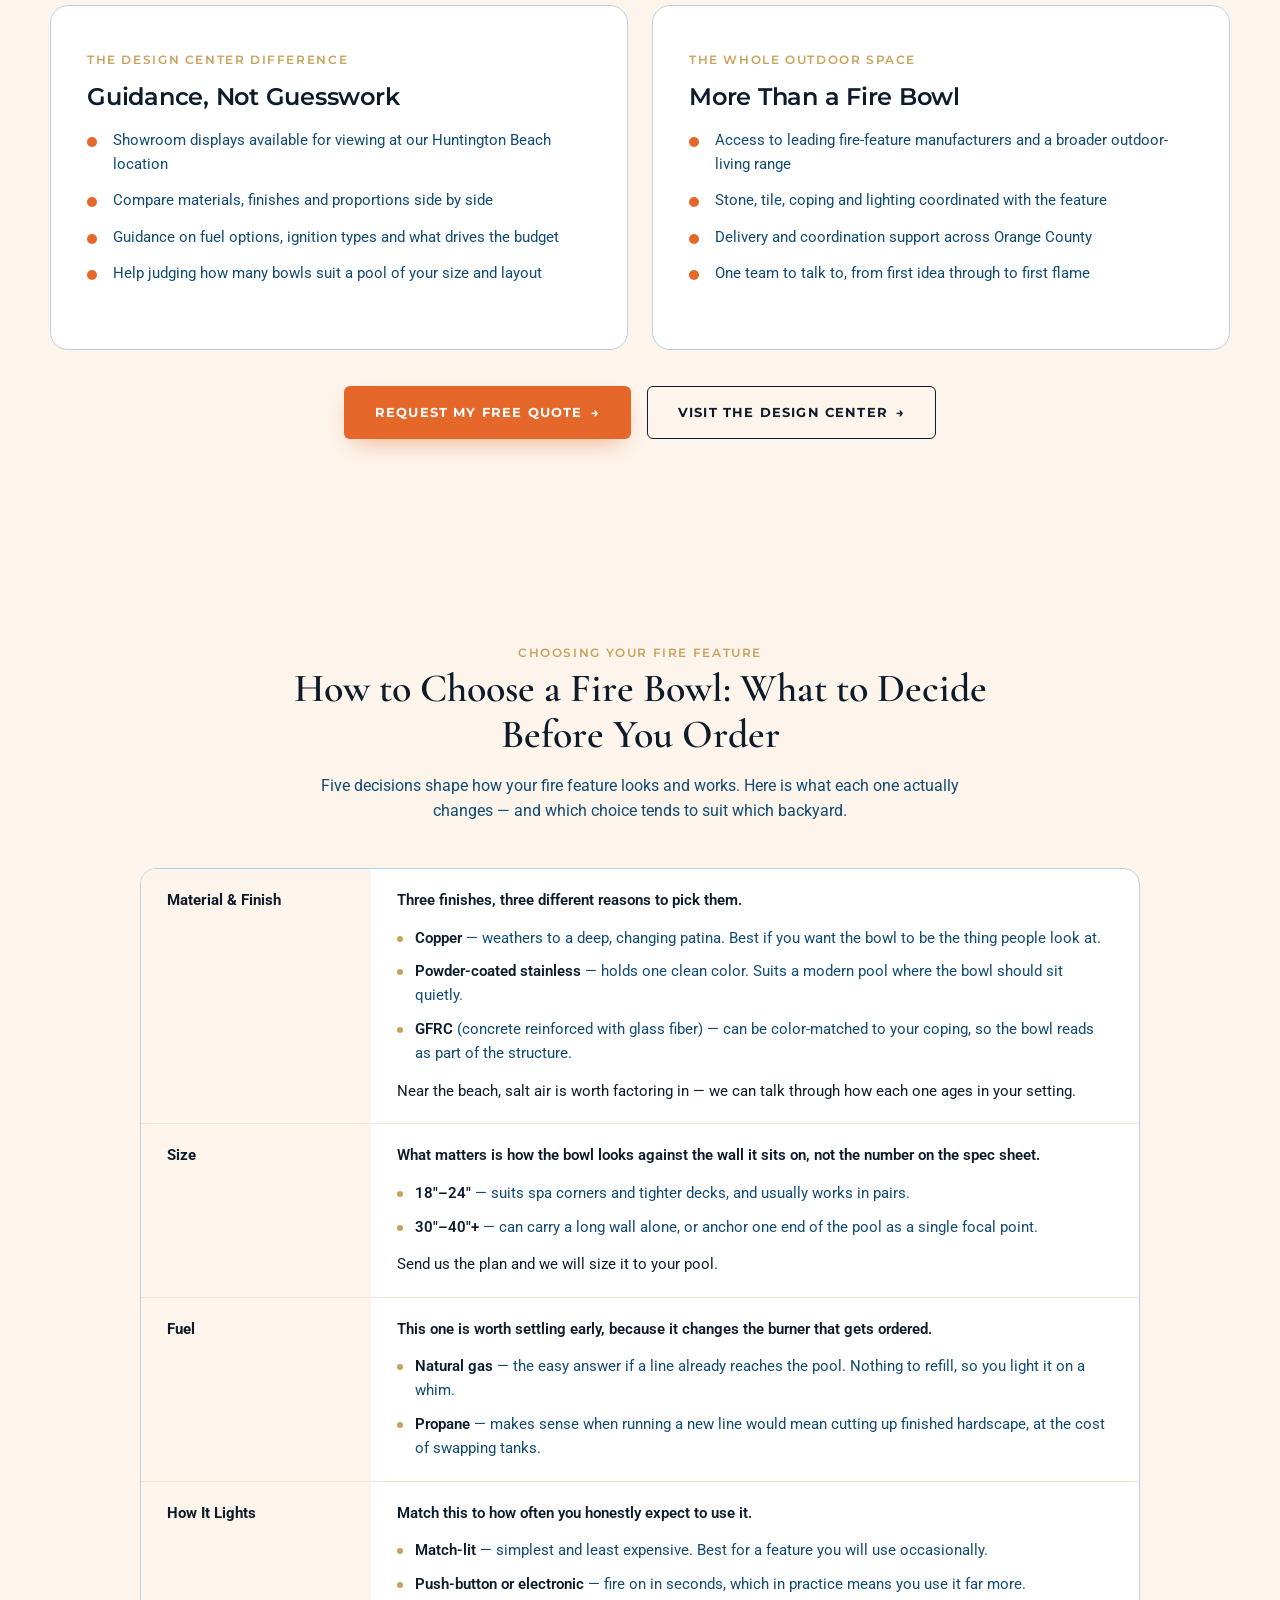
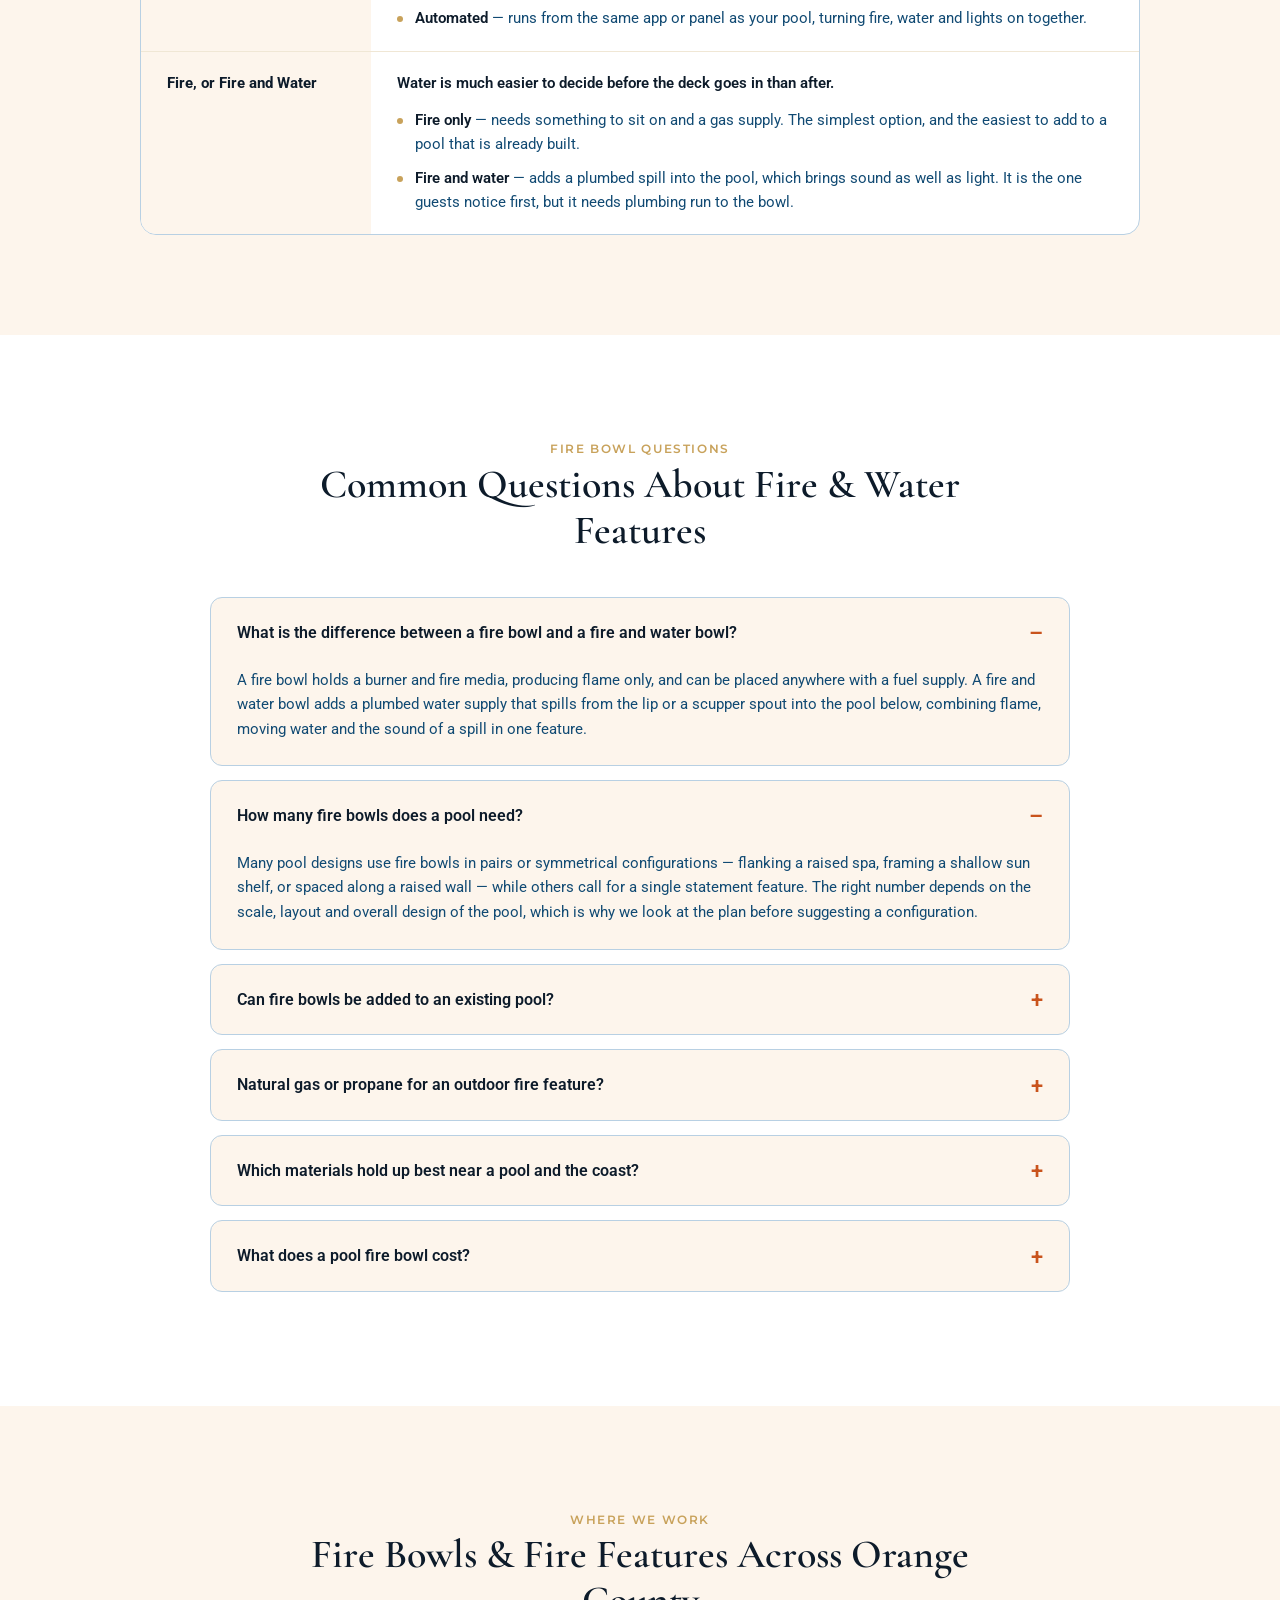
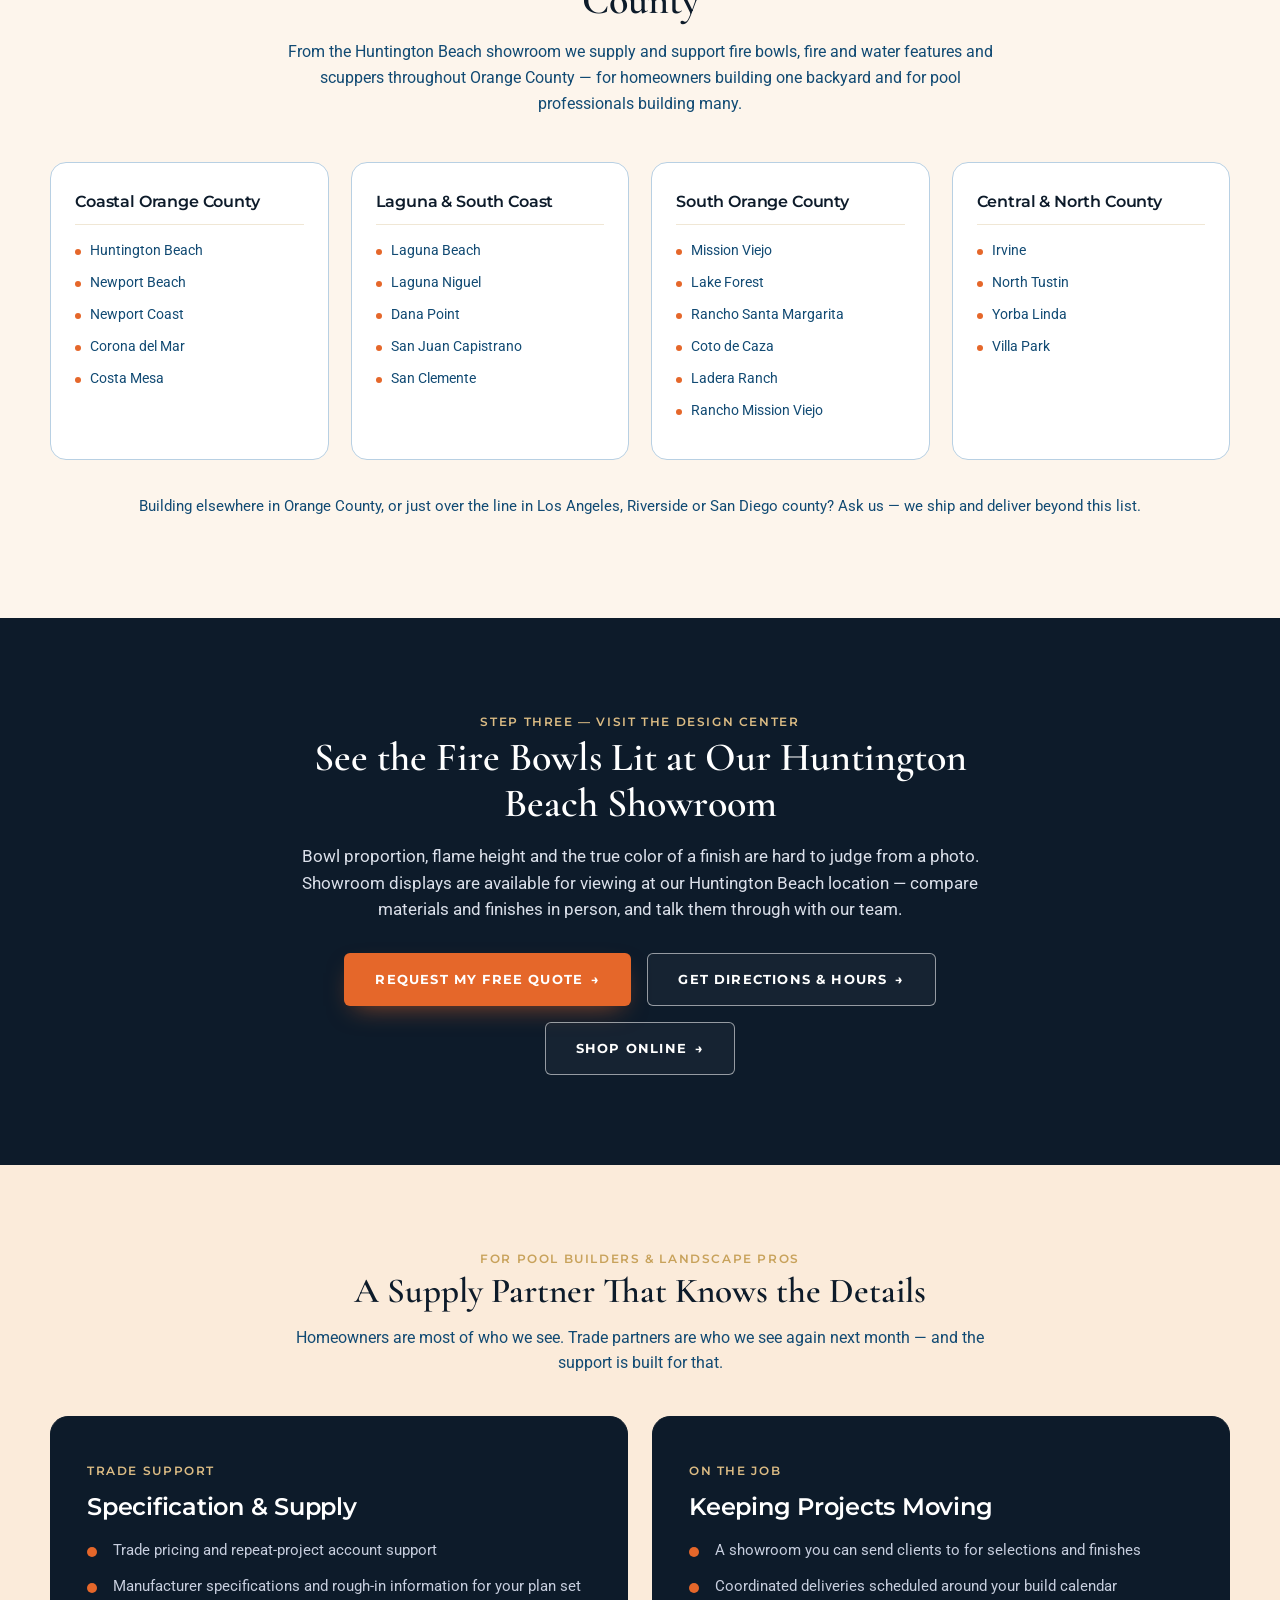
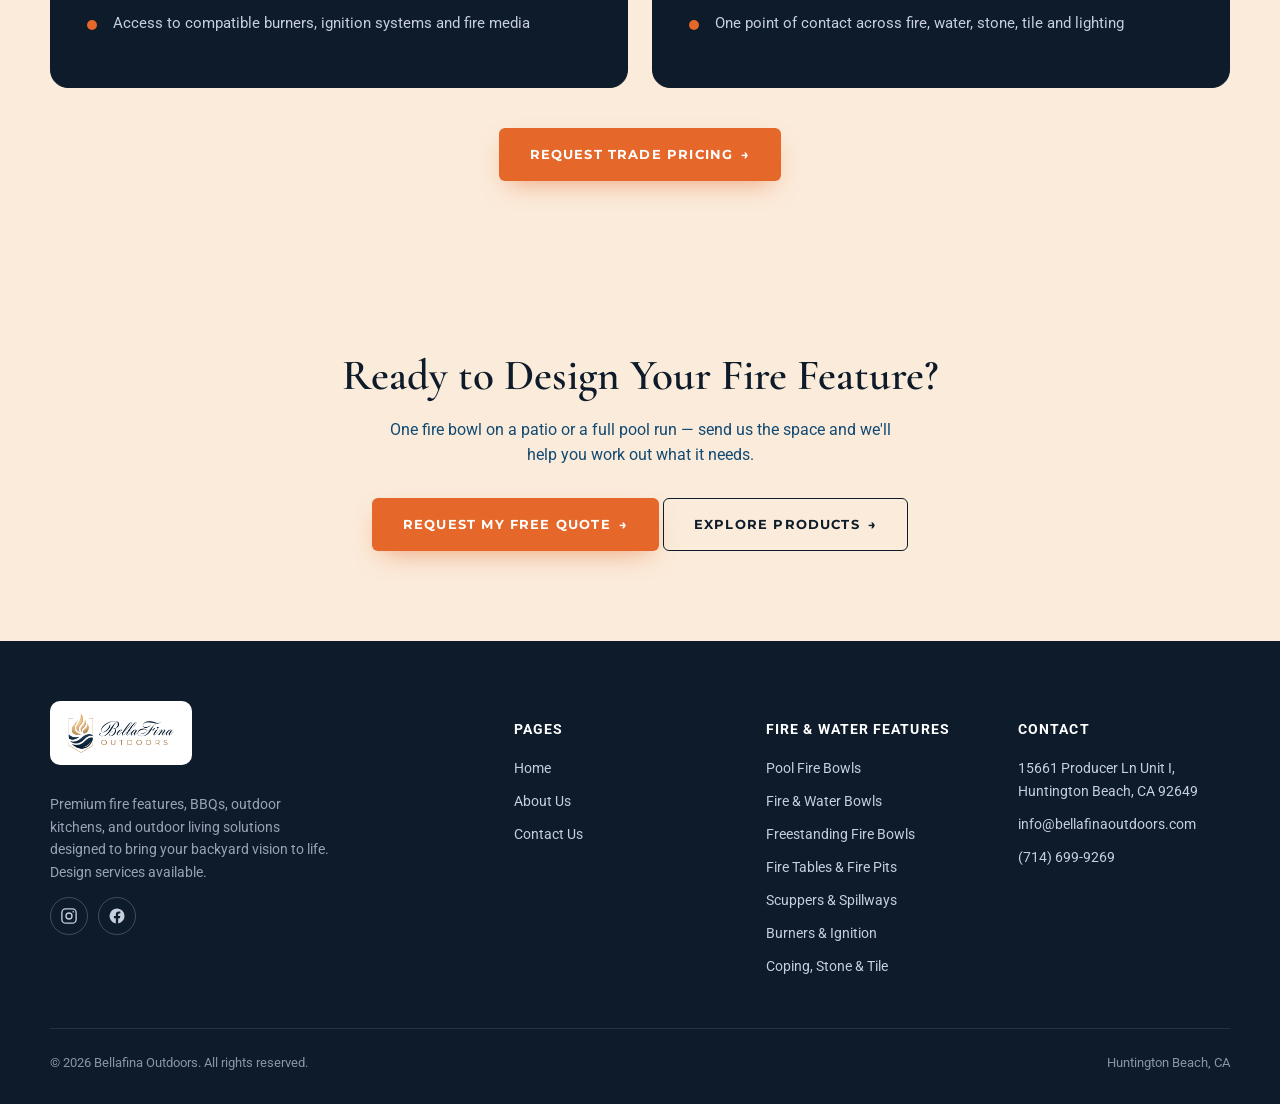
==== commit b63a9f54: "Use The Outdoor Plus photography of the bowls we actually sell The hero and both section photos were" ====
--- a/sites/fire-bowls/index.html
+++ b/sites/fire-bowls/index.html
@@ -262,7 +262,7 @@
       <a class="btn btn-navy" href="https://www.bellafinaoutdoors.com/shop?collection=the-outdoor-plus-fire-bowls-and-fire-tables&amp;utm_source=fire-bowls-lp&amp;utm_medium=landing_page&amp;utm_campaign=fire_bowls&amp;utm_content=split_pool_fire_bowls" target="_blank" rel="noopener">Shop Pool Fire Bowls <span class="btn-arrow">&rarr;</span></a>
     </div>
     <div class="visual visual-photo">
-      <img src="assets/pool-fire-bowls.webp" width="1280" height="853" loading="lazy" decoding="async" alt="A square GFRC chestnut fire bowl burning on a travertine pedestal at the edge of a pool, with a covered patio behind it at sunset">
+      <img src="assets/pool-fire-bowls.webp" width="1280" height="853" loading="lazy" decoding="async" alt="A The Outdoor Plus Cazo fire bowl burning on a stacked-stone pilaster at the edge of a pool">
     </div>
   </div>
 </section>
@@ -283,7 +283,7 @@
       <a class="btn btn-navy" href="https://www.bellafinaoutdoors.com/outdoor-living-solutions/water-features?utm_source=fire-bowls-lp&amp;utm_medium=landing_page&amp;utm_campaign=fire_bowls&amp;utm_content=split_fire_water" target="_blank" rel="noopener">Explore Fire &amp; Water Features <span class="btn-arrow">&rarr;</span></a>
     </div>
     <div class="visual visual-photo">
-      <img src="assets/fire-water-bowl.webp" width="1400" height="933" loading="lazy" decoding="async" alt="A hammered copper linear fire and water bowl, flame burning across the top while a sheet of water spills from the lip">
+      <img src="assets/fire-water-bowl.webp" width="1400" height="933" loading="lazy" decoding="async" alt="A The Outdoor Plus fire and water bowl, flame burning across the top while water spills from the lip into the pool below">
     </div>
   </div>
 </section>
@@ -490,7 +490,7 @@
     <p>Bowl proportion, flame height and the true color of a finish are hard to judge from a photo. Showroom displays are available for viewing at our Huntington Beach location — compare materials and finishes in person, and talk them through with our team.</p>
     <div class="cta-row">
       <a class="btn btn-primary" href="#top" data-quote-modal>Request My Free Quote <span class="btn-arrow">&rarr;</span></a>
-      <a class="btn btn-outline" href="https://www.bellafinaoutdoors.com/contact?utm_source=fire-bowls-lp&amp;utm_medium=landing_page&amp;utm_campaign=fire_bowls&amp;utm_content=showroom_directions" target="_blank" rel="noopener">Get Directions &amp; Hours <span class="btn-arrow">&rarr;</span></a>
+      <a class="btn btn-outline" href="https://www.google.com/maps/place/Bellafina+Outdoors/data=!4m2!3m1!1s0x0:0x4dfd5f6736670bf1" target="_blank" rel="noopener">Get Directions &amp; Hours <span class="btn-arrow">&rarr;</span></a>
       <a class="btn btn-outline" href="https://www.bellafinaoutdoors.com/shop?utm_source=fire-bowls-lp&amp;utm_medium=landing_page&amp;utm_campaign=fire_bowls&amp;utm_content=showroom_shop" target="_blank" rel="noopener">Shop Online <span class="btn-arrow">&rarr;</span></a>
     </div>
   </div>
@@ -631,7 +631,7 @@
     <div>
       <h4>Contact</h4>
       <ul>
-        <li>15661 Producer Ln Unit I,<br>Huntington Beach, CA 92649</li>
+        <li><a href="https://www.google.com/maps/place/Bellafina+Outdoors/data=!4m2!3m1!1s0x0:0x4dfd5f6736670bf1" target="_blank" rel="noopener">15661 Producer Ln Unit I,<br>Huntington Beach, CA 92649</a></li>
         <li><a href="mailto:info@bellafinaoutdoors.com">info@bellafinaoutdoors.com</a></li>
         <li><a href="tel:+17146999269">(714) 699-9269</a></li>
       </ul>
@@ -679,6 +679,7 @@
     "https://www.instagram.com/bellafinaoutdoors/",
     "https://www.facebook.com/BellaFinaOutdoors"
   ],
+  "hasMap": "https://www.google.com/maps/place/Bellafina+Outdoors/data=!4m2!3m1!1s0x0:0x4dfd5f6736670bf1",
   "address": {
     "@type": "PostalAddress",
     "streetAddress": "15661 Producer Ln Unit I",
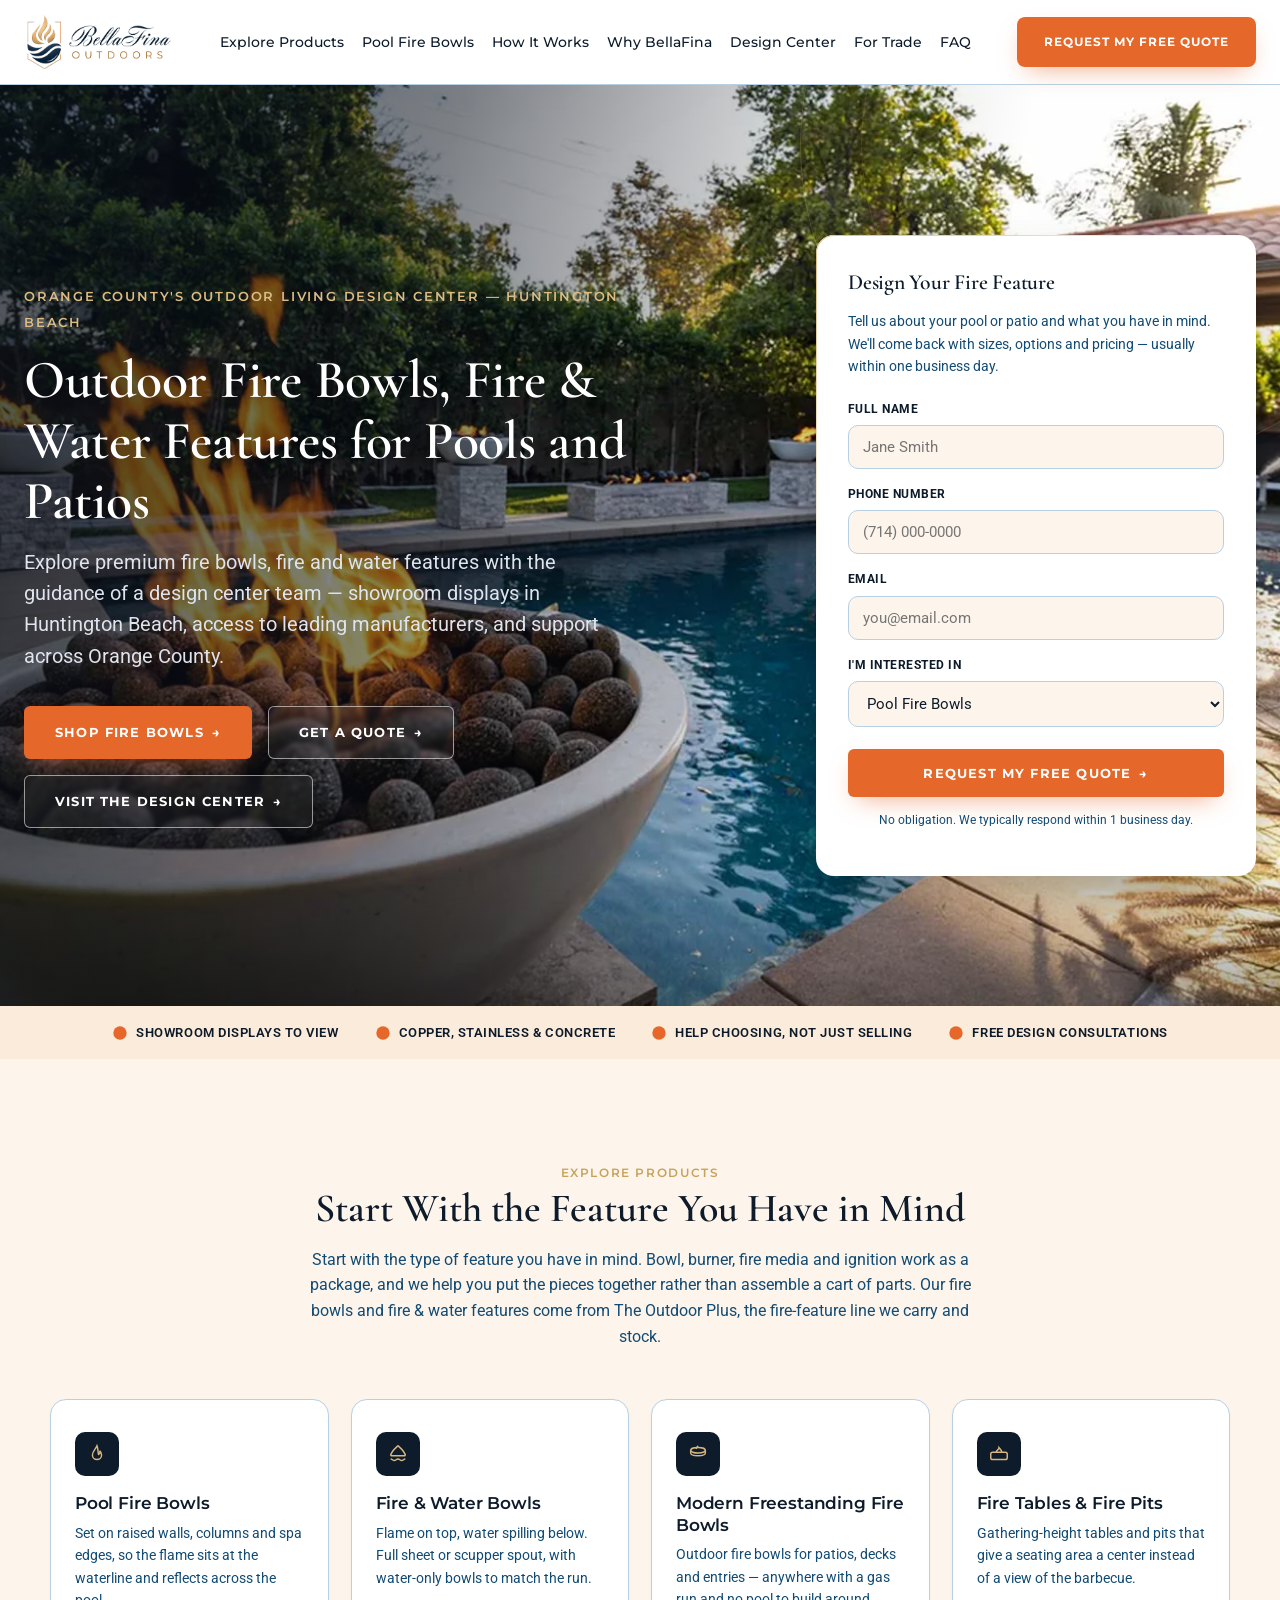
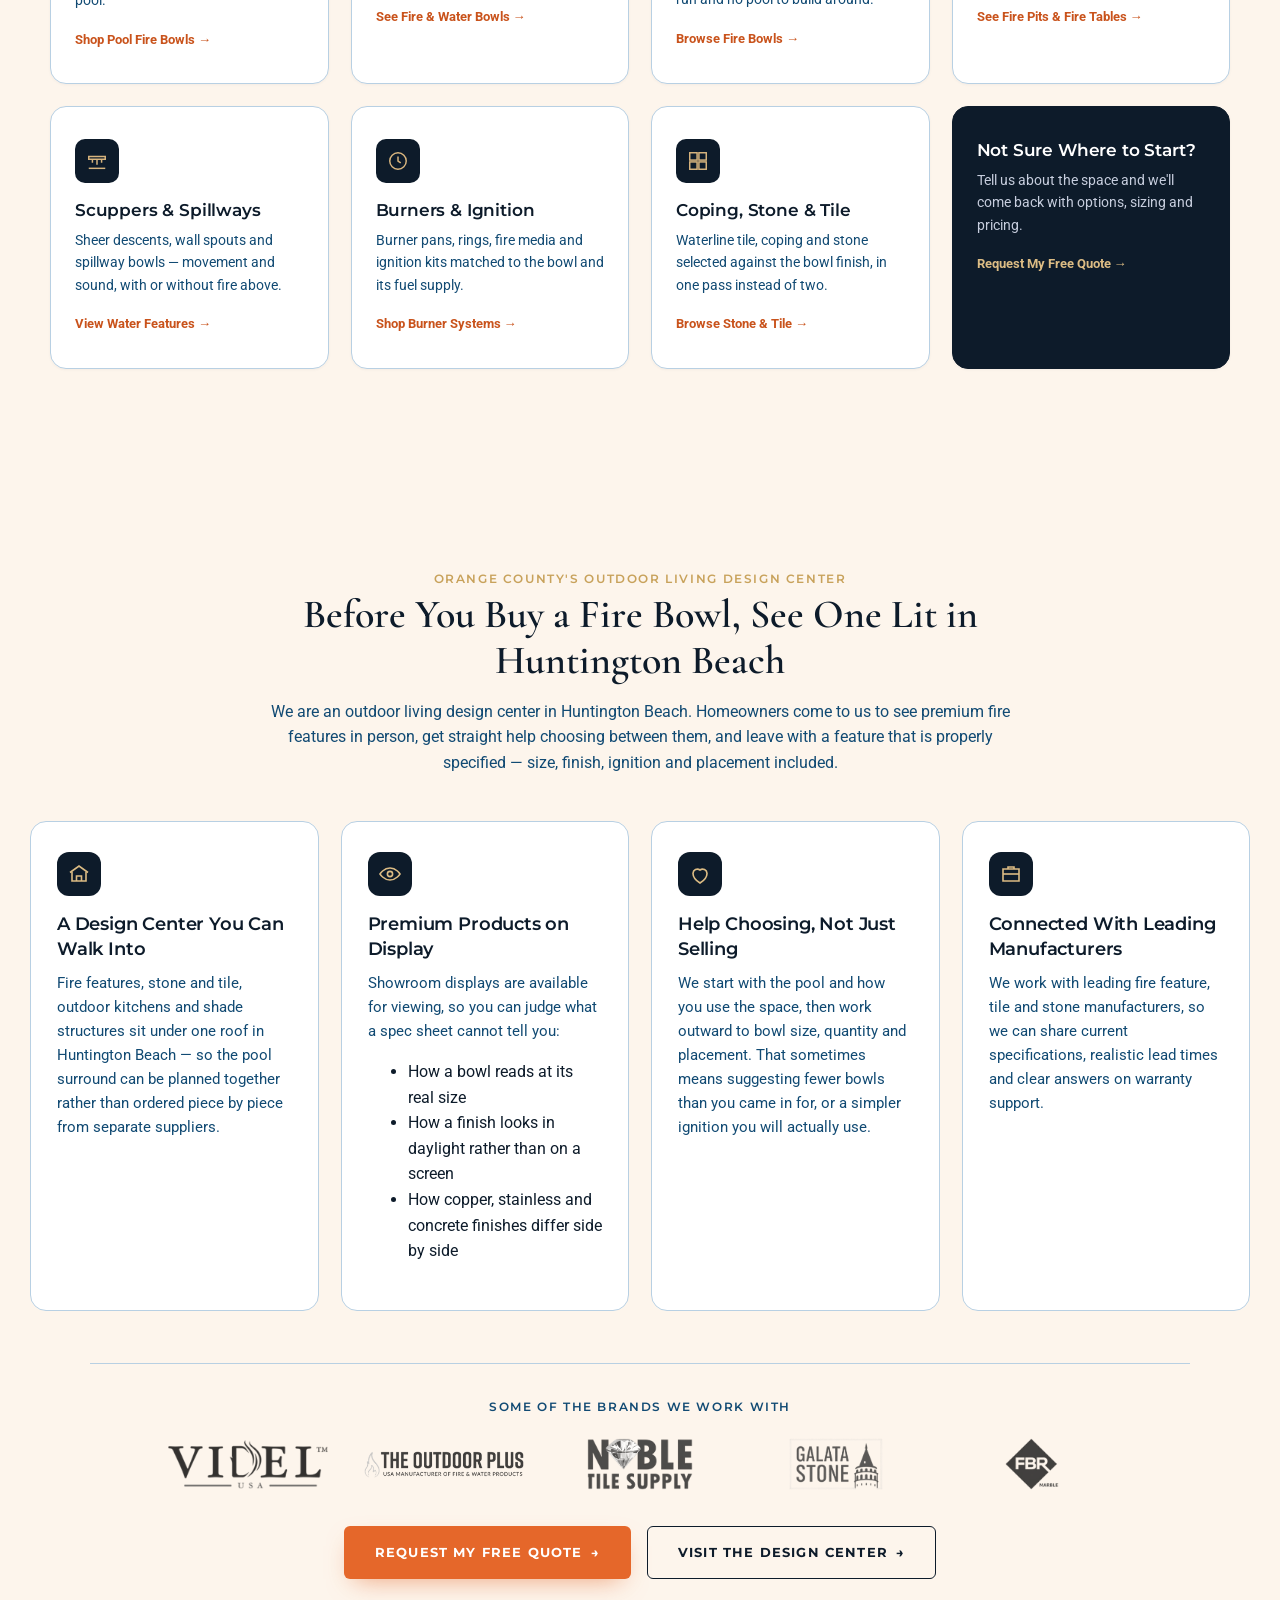
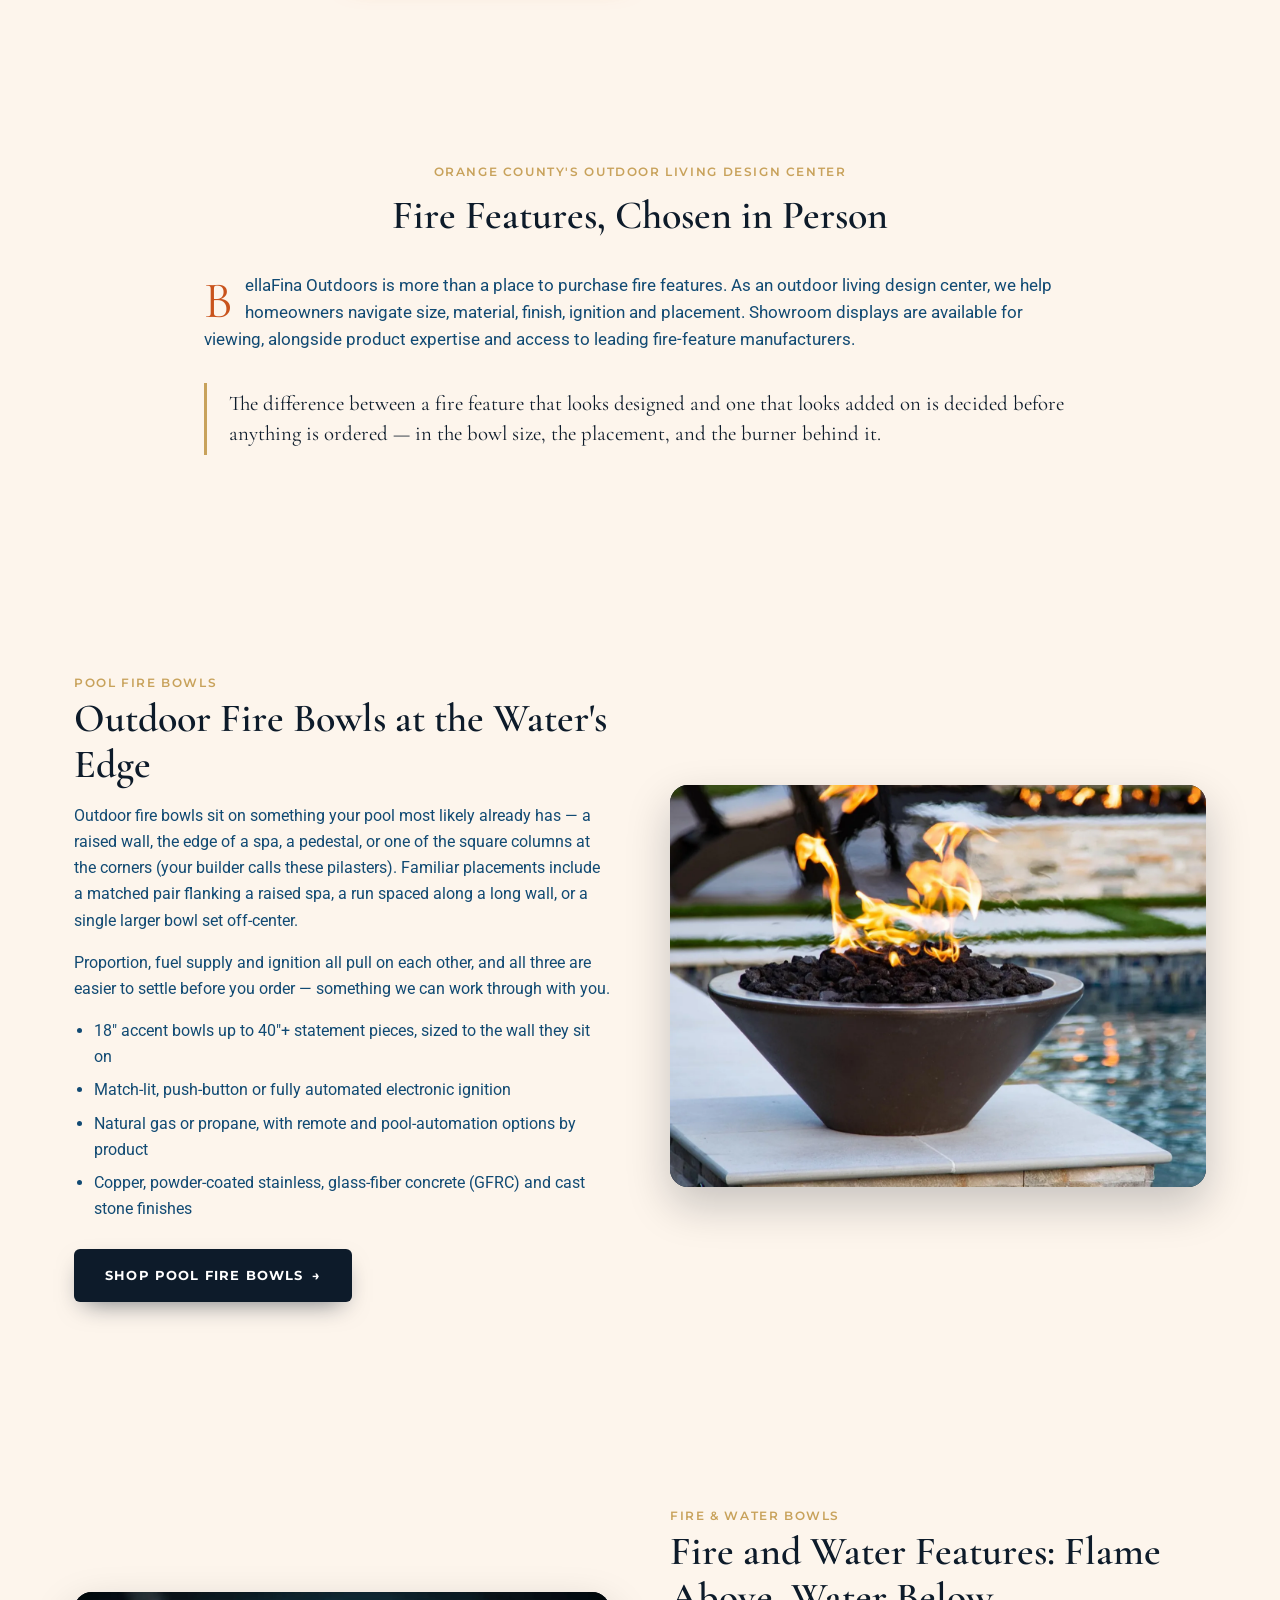
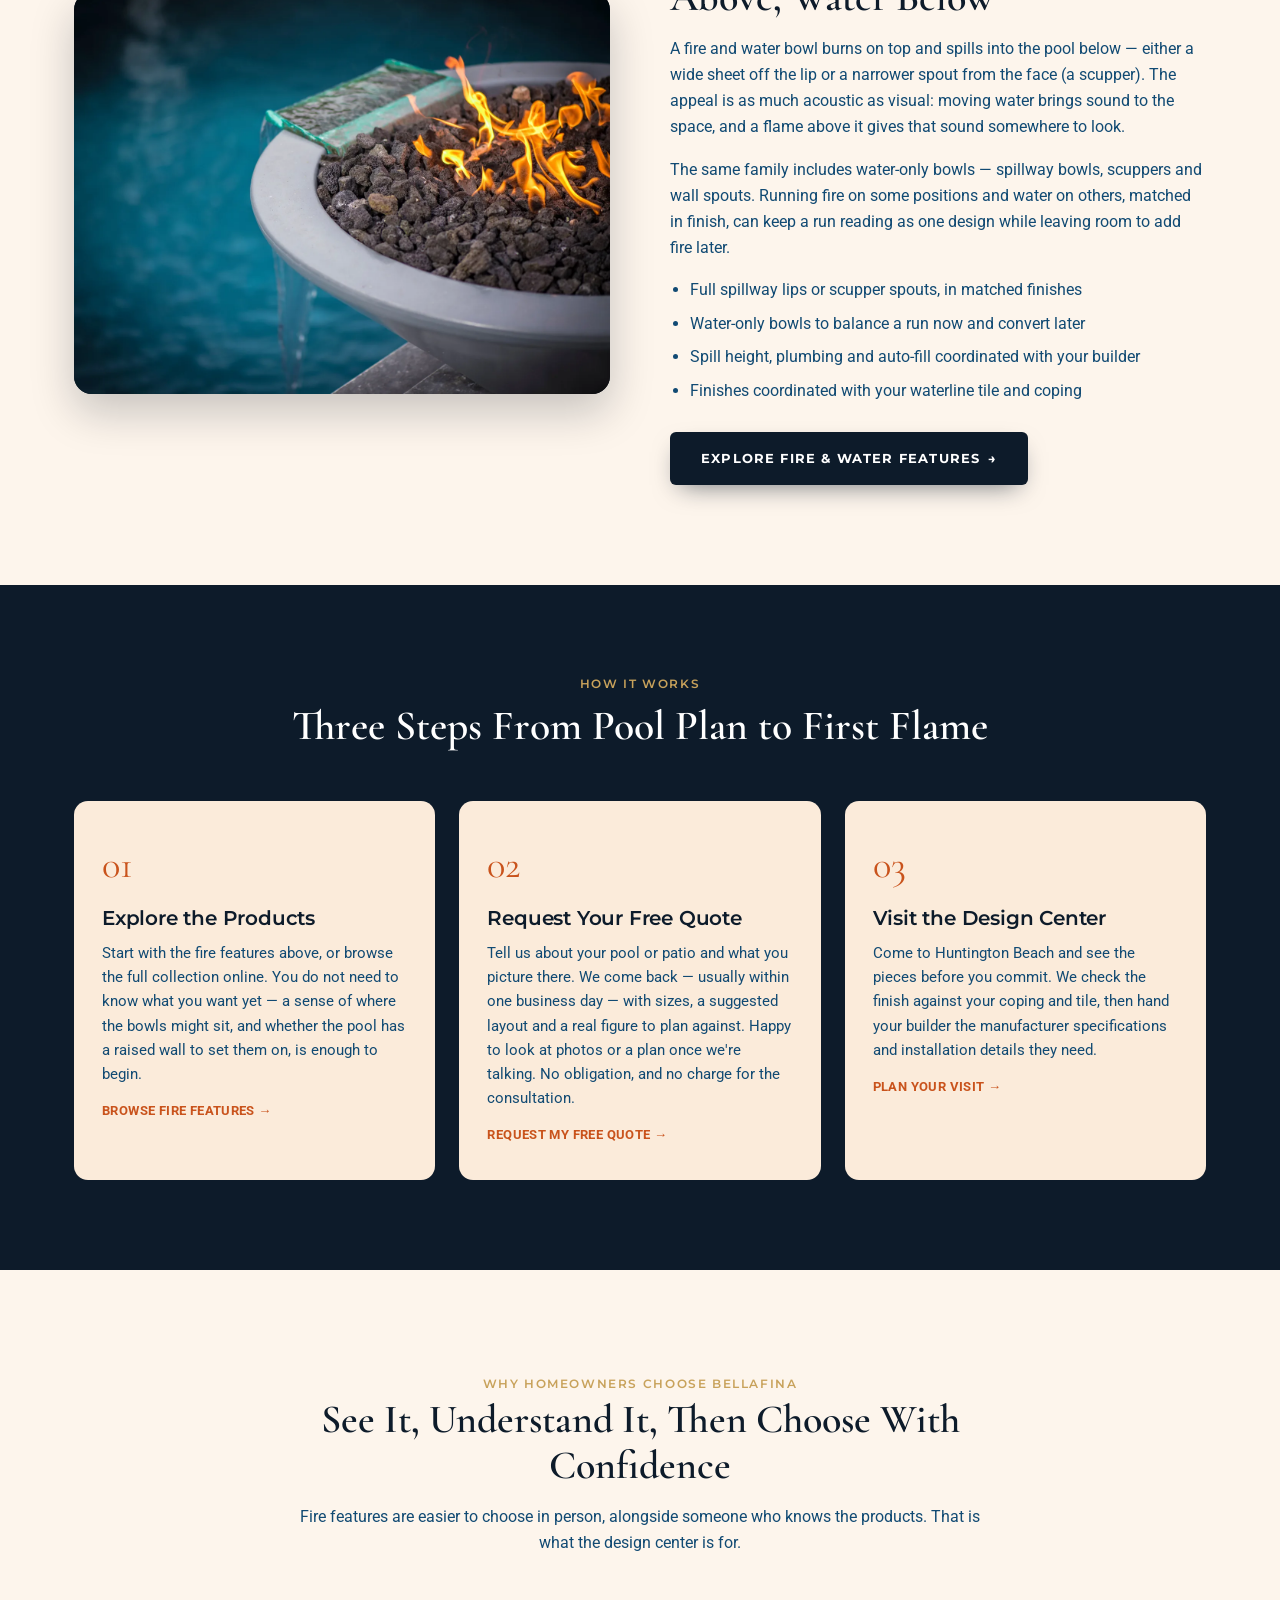
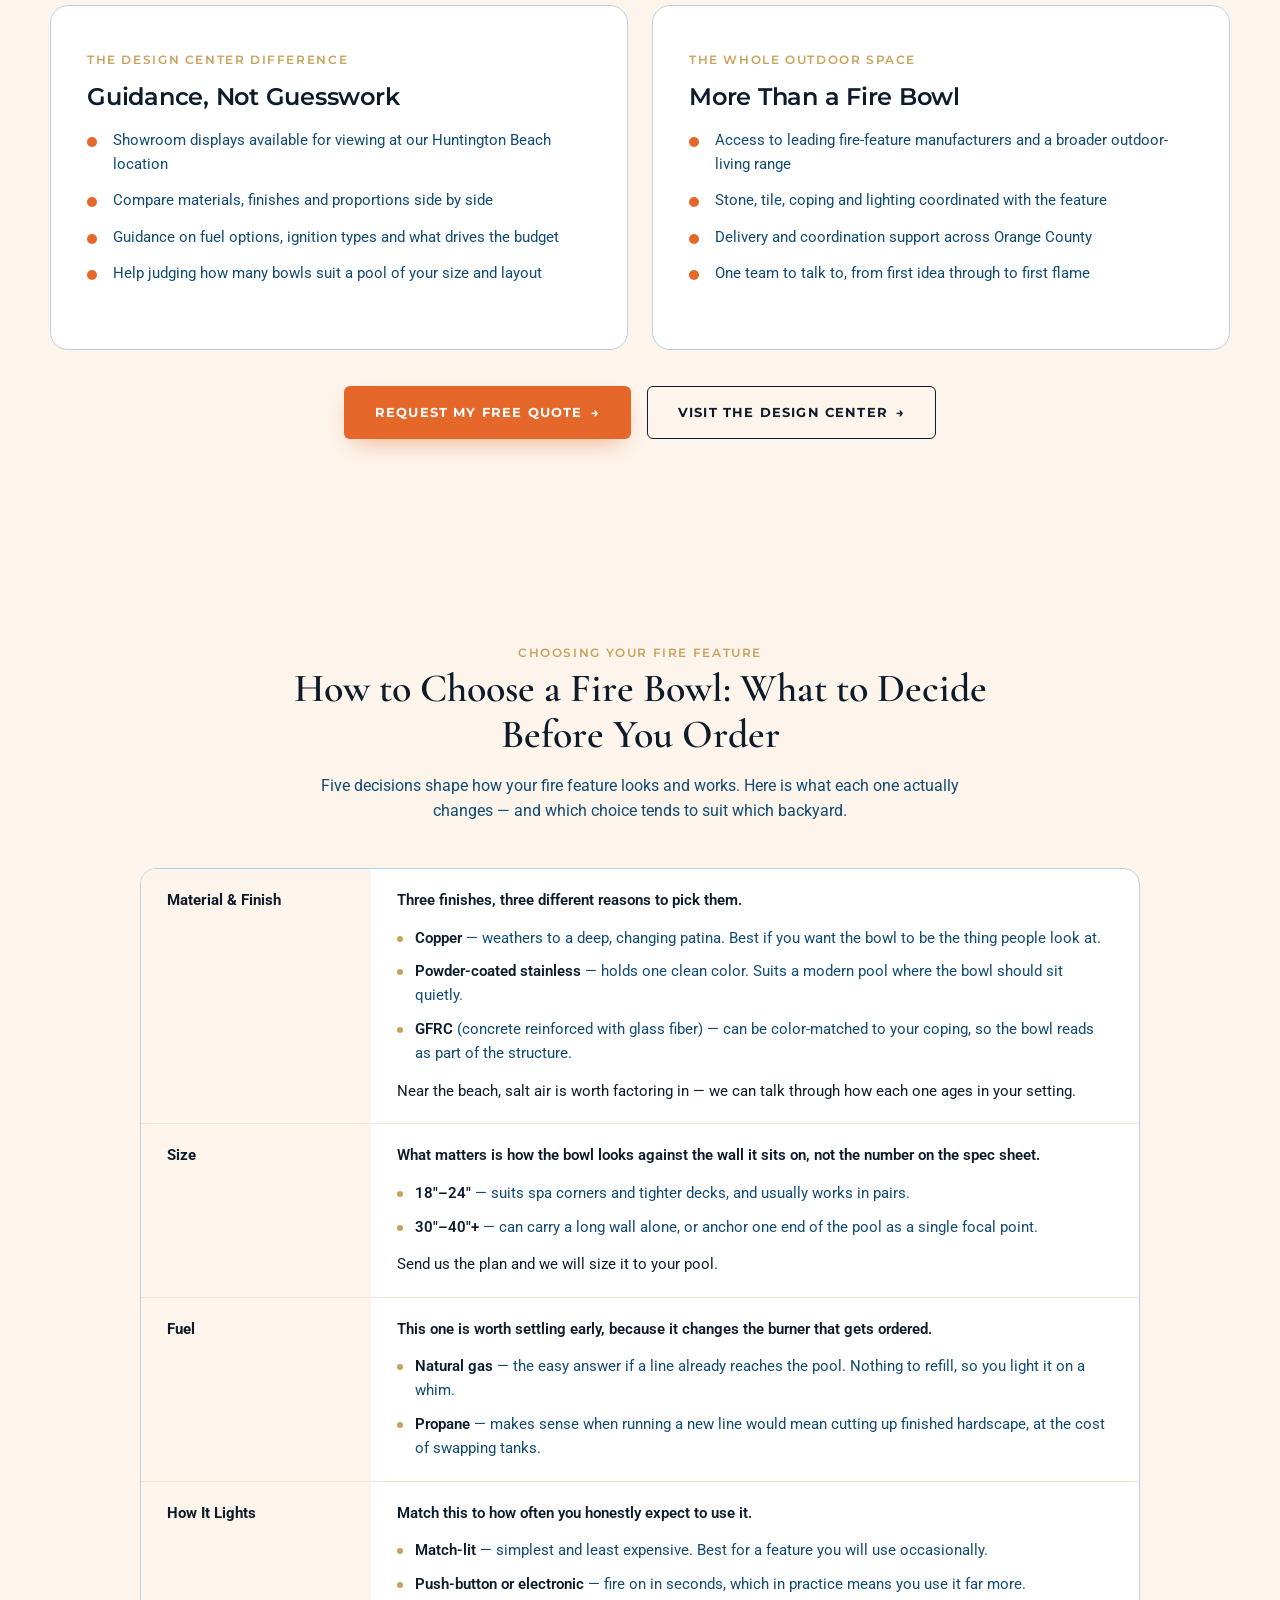
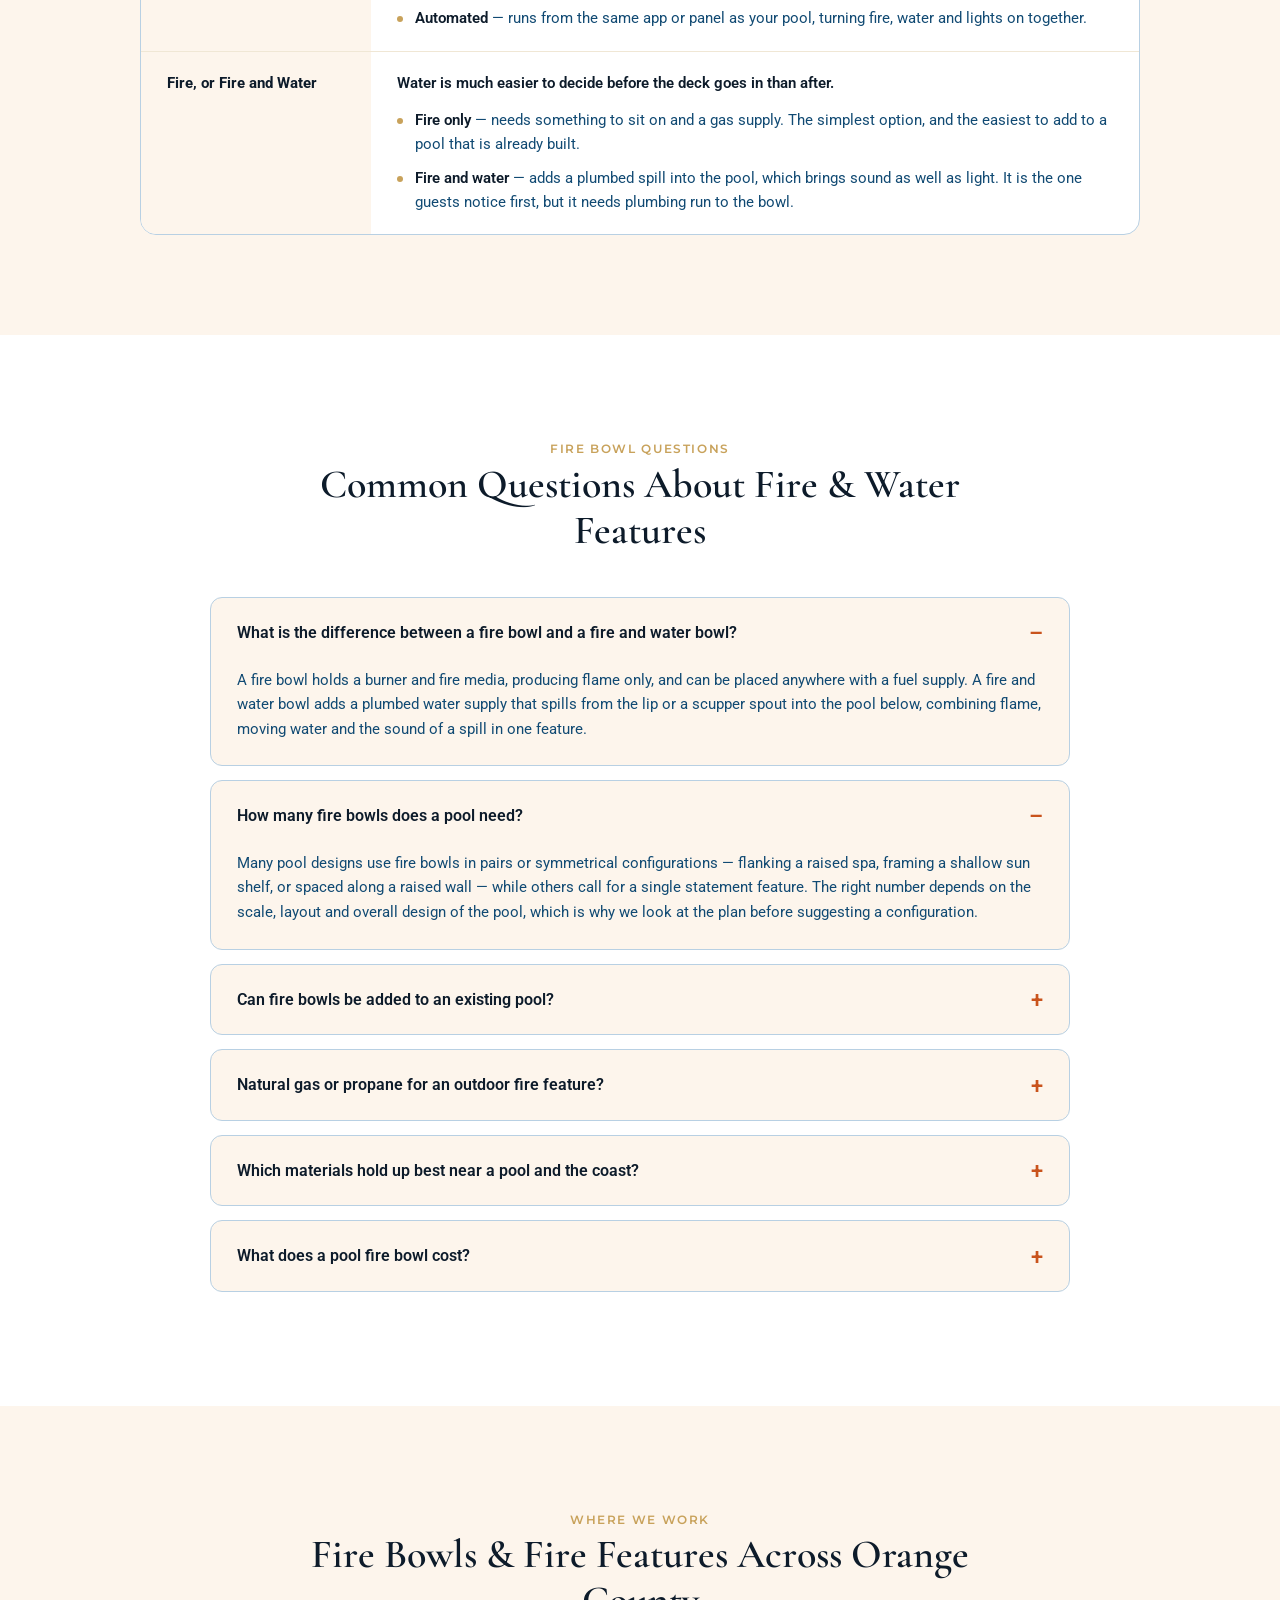
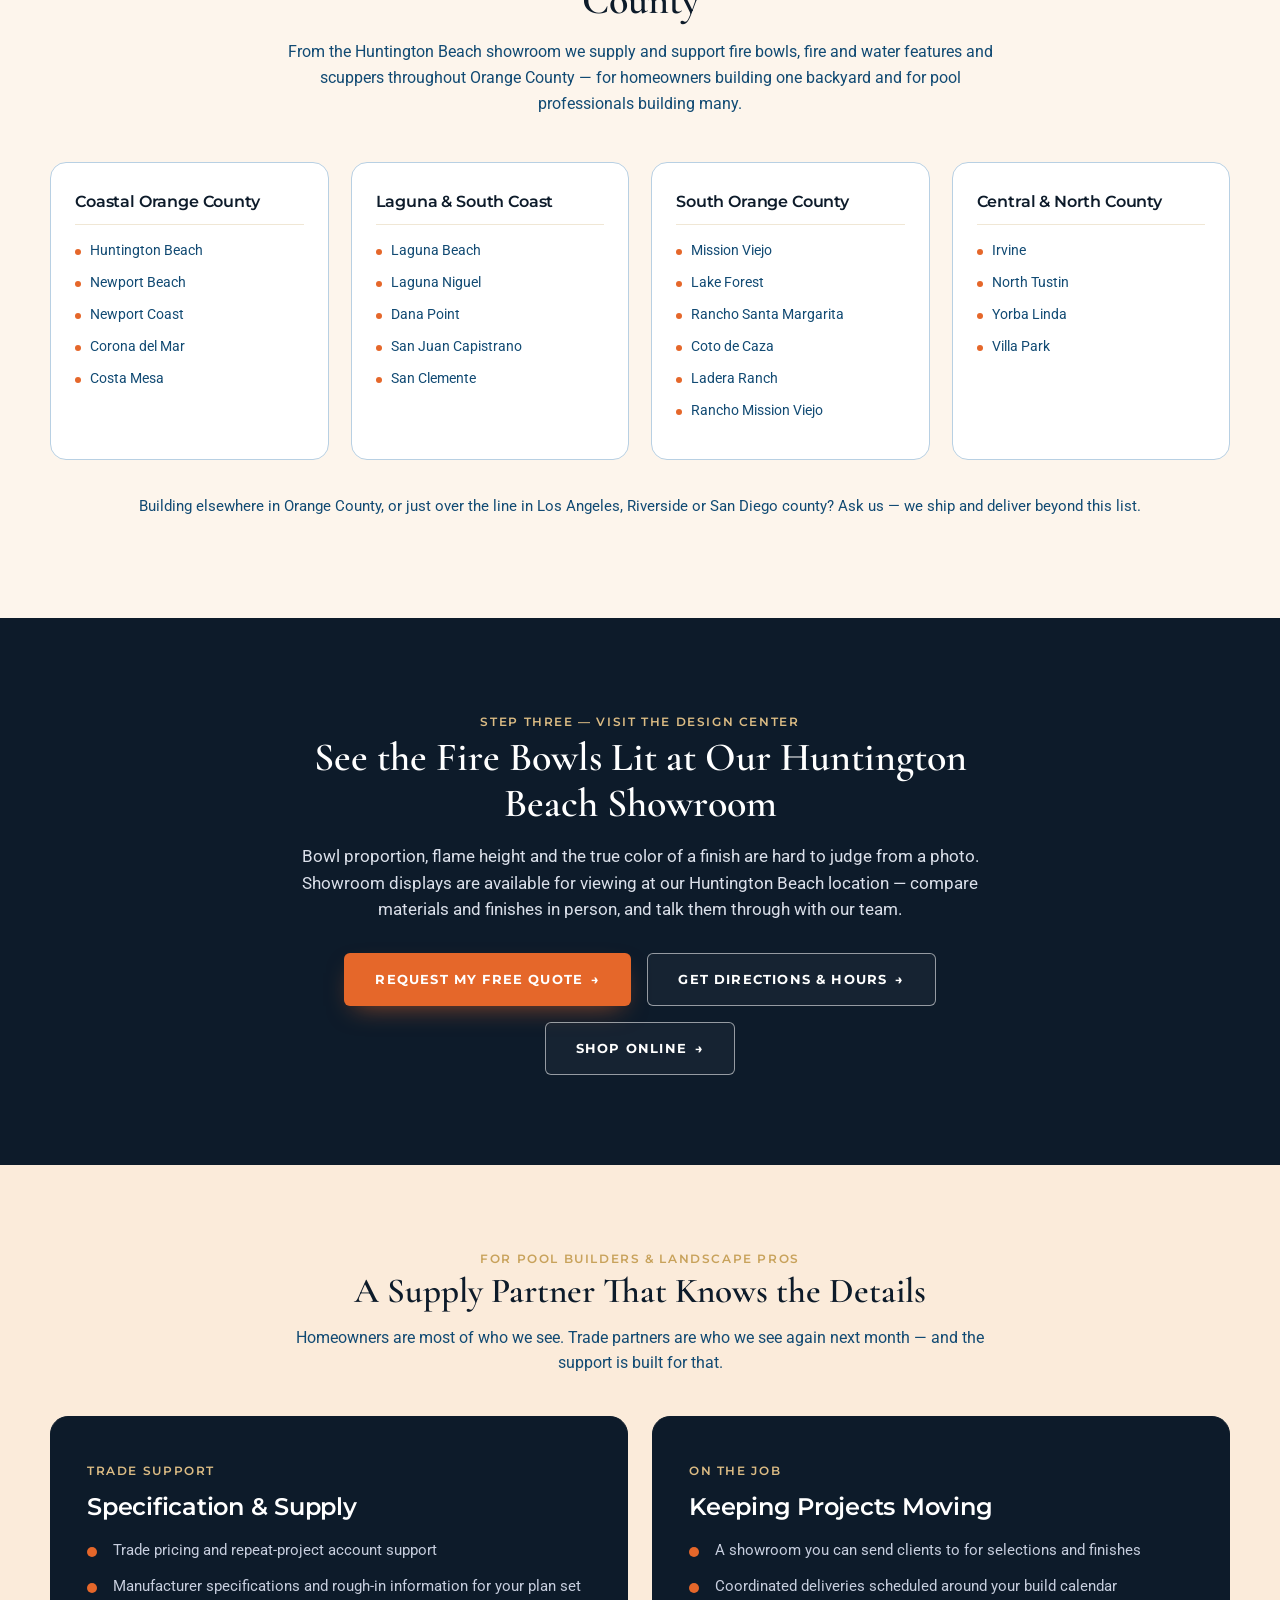
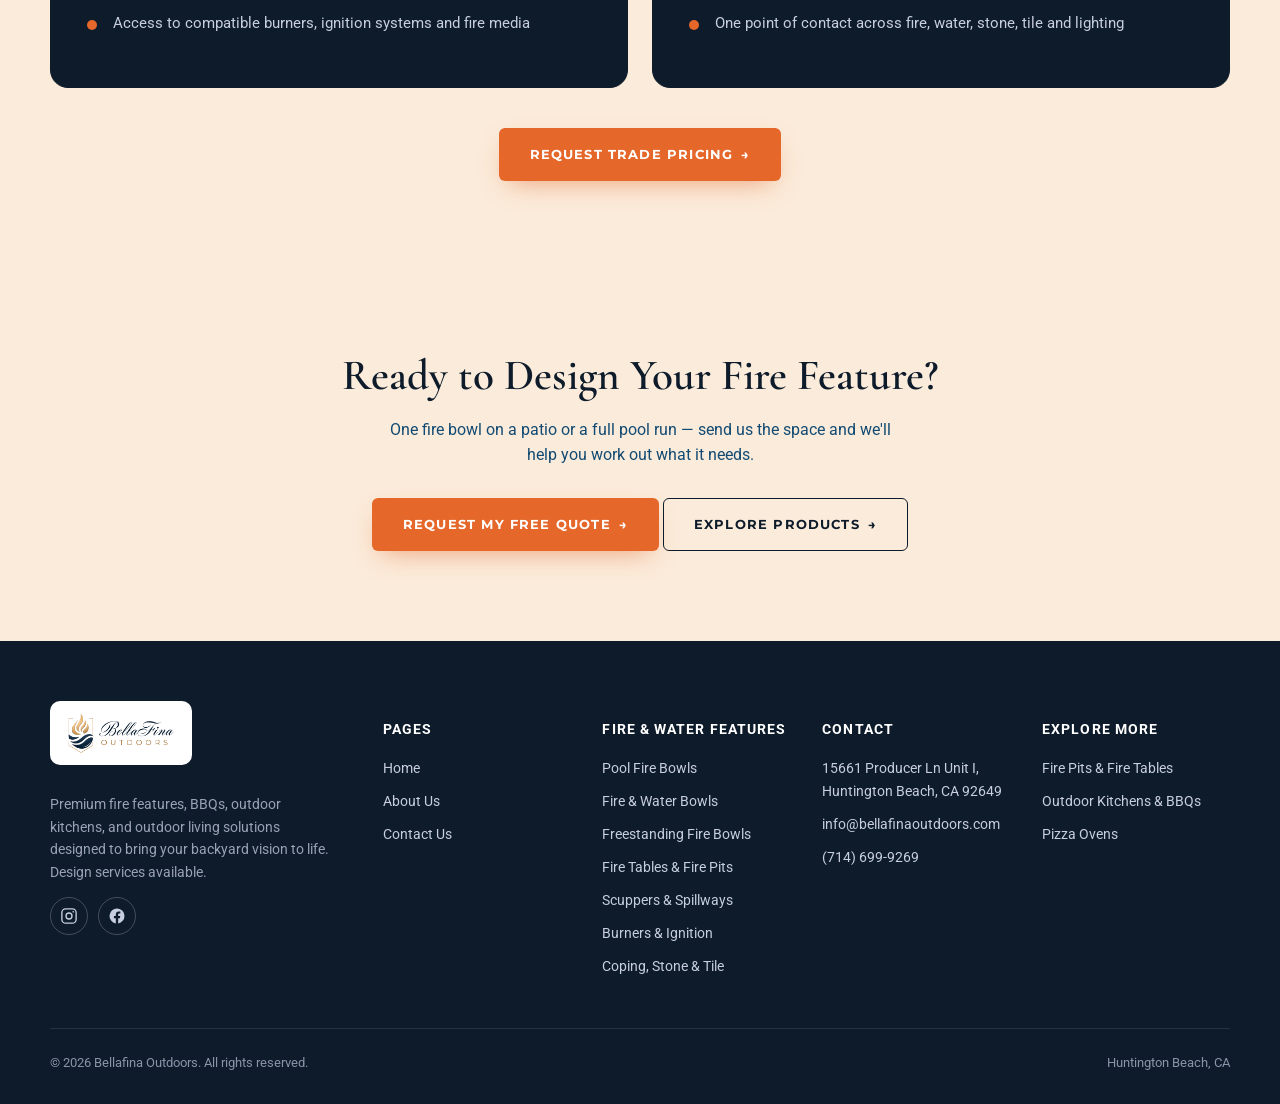
==== commit 387cc362: "Keep every product card on the path to a BellaFina destination One product card per page sent the vi" ====
--- a/sites/fire-bowls/index.html
+++ b/sites/fire-bowls/index.html
@@ -150,7 +150,7 @@
       <div class="icon"><svg viewBox="0 0 24 24" fill="none" stroke="#d8b57e" stroke-width="1.6"><rect x="3" y="10" width="18" height="8" rx="2"/><path d="M9 10c0-2 3-2.5 3-5 1.5 2 3 2.5 3 5"/></svg></div>
       <h3>Fire Tables &amp; Fire Pits</h3>
       <p>Gathering-height tables and pits that give a seating area a center instead of a view of the barbecue.</p>
-      <a class="link" href="https://firepits.bellafinaoutdoors.com/?utm_source=fire-bowls-lp&amp;utm_medium=cross_link&amp;utm_campaign=fire_bowls&amp;utm_content=card_fire_tables" target="_blank" rel="noopener">See Fire Pits &amp; Fire Tables &rarr;</a>
+      <a class="link" href="https://www.bellafinaoutdoors.com/shop?collection=the-outdoor-plus-fire-pit-and-fire-tables&amp;utm_source=fire-bowls-lp&amp;utm_medium=landing_page&amp;utm_campaign=fire_bowls&amp;utm_content=card_fire_tables" target="_blank" rel="noopener">See Fire Pits &amp; Fire Tables &rarr;</a>
     </div>
 
     <div class="cat-card">
@@ -636,6 +636,14 @@
         <li><a href="tel:+17146999269">(714) 699-9269</a></li>
       </ul>
     </div>
+    <div>
+      <h4>Explore More</h4>
+      <ul>
+        <li><a href="https://firepits.bellafinaoutdoors.com/?utm_source=fire-bowls-lp&amp;utm_medium=cross_link&amp;utm_campaign=fire_bowls&amp;utm_content=footer_sibling" target="_blank" rel="noopener">Fire Pits & Fire Tables</a></li>
+        <li><a href="https://outdoorkitchens.bellafinaoutdoors.com/?utm_source=fire-bowls-lp&amp;utm_medium=cross_link&amp;utm_campaign=fire_bowls&amp;utm_content=footer_sibling" target="_blank" rel="noopener">Outdoor Kitchens & BBQs</a></li>
+        <li><a href="https://pizzaovens.bellafinaoutdoors.com/?utm_source=fire-bowls-lp&amp;utm_medium=cross_link&amp;utm_campaign=fire_bowls&amp;utm_content=footer_sibling" target="_blank" rel="noopener">Pizza Ovens</a></li>
+      </ul>
+    </div>
   </div>
   <div class="footer-bottom">
     <span>&copy; 2026 Bellafina Outdoors. All rights reserved.</span>
--- a/sites/fire-bowls/assets/site.css
+++ b/sites/fire-bowls/assets/site.css
@@ -369,7 +369,7 @@
   .final-cta .btn-outline:hover{background:var(--navy);color:#fff;}
 
   footer{background:var(--navy);color:#c7cede;padding:60px 24px 30px;}
-  .footer-grid{display:grid;grid-template-columns:2fr 1fr 1fr 1fr;gap:40px;max-width:1180px;margin:0 auto;padding-bottom:40px;border-bottom:1px solid rgba(255,255,255,.1);}
+  .footer-grid{display:grid;grid-template-columns:1.6fr 1fr 1fr 1fr 1fr;gap:40px 32px;max-width:1180px;margin:0 auto;padding-bottom:40px;border-bottom:1px solid rgba(255,255,255,.1);}
   .footer-grid h4{color:#fff;font-size:.85rem;letter-spacing:.08em;text-transform:uppercase;margin-bottom:16px;}
   .footer-grid ul{list-style:none;padding:0;margin:0;}
   .footer-grid li{margin-bottom:10px;font-size:.9rem;}
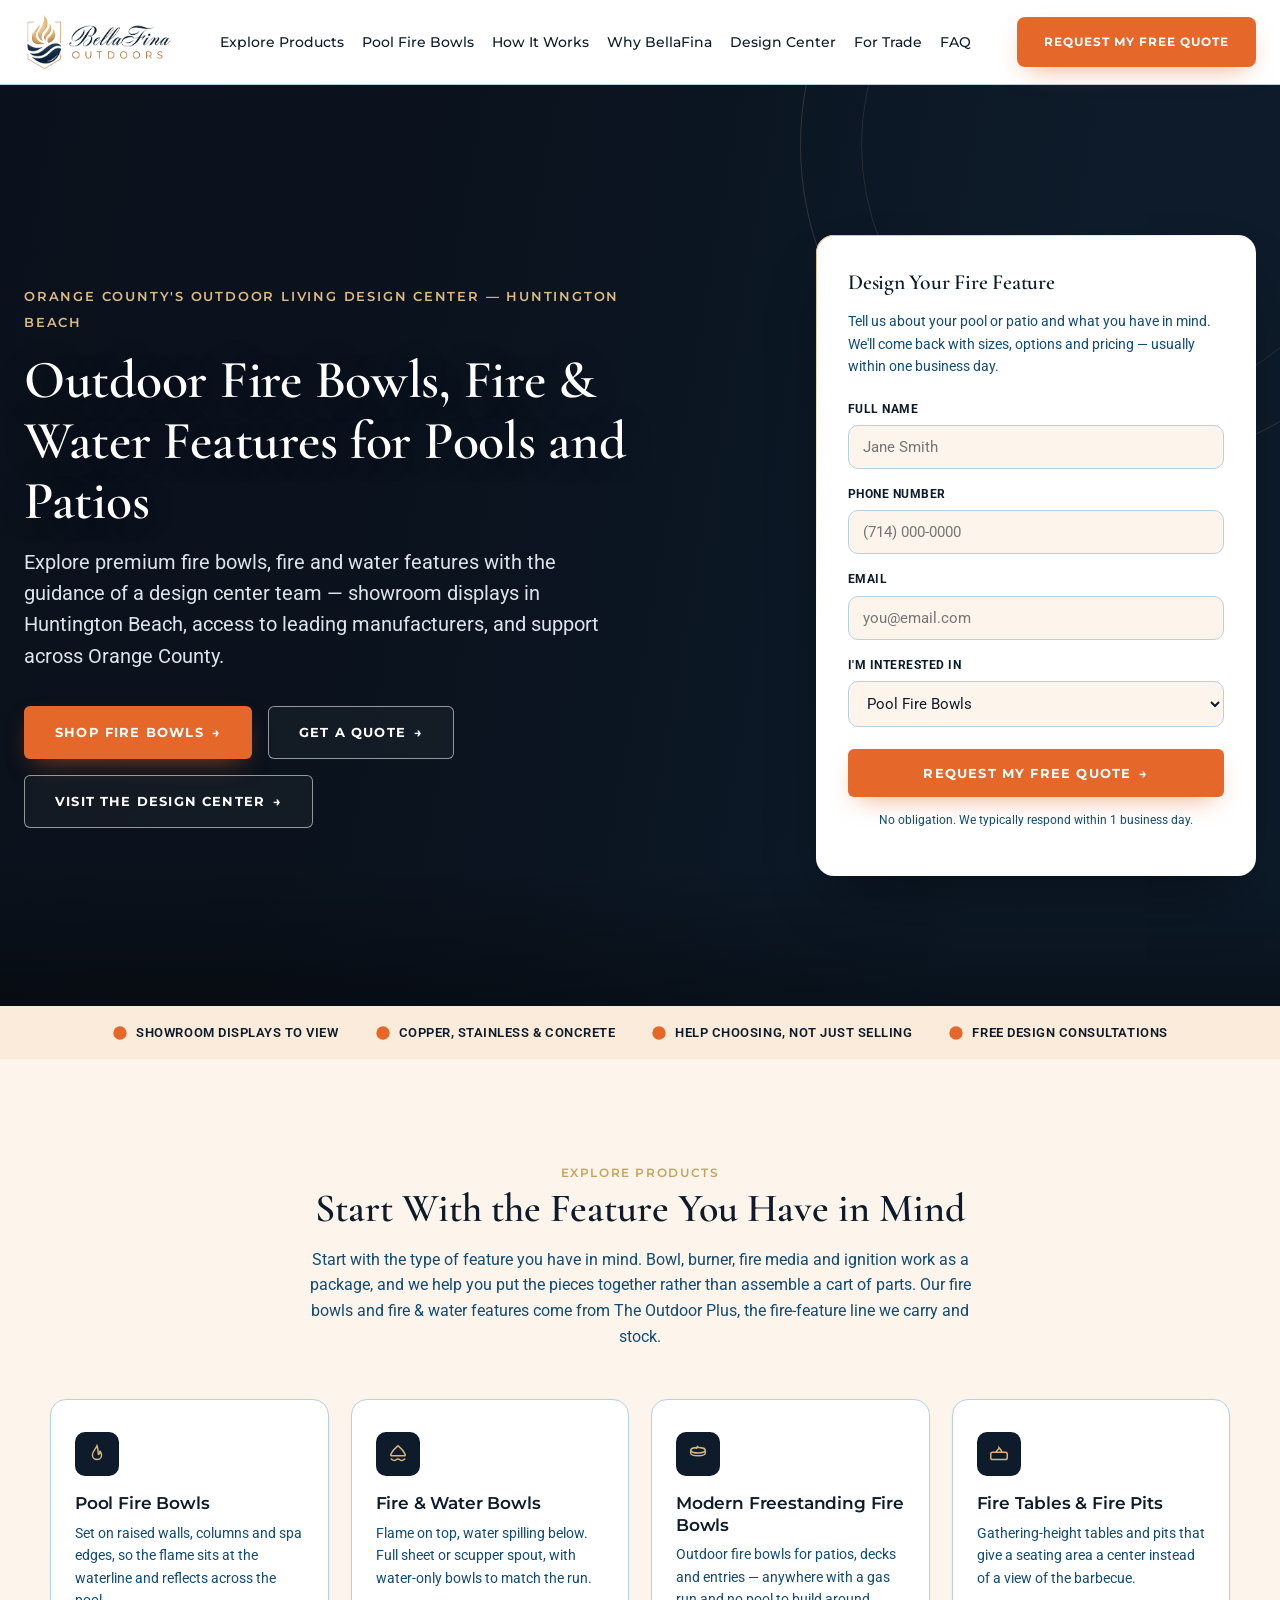
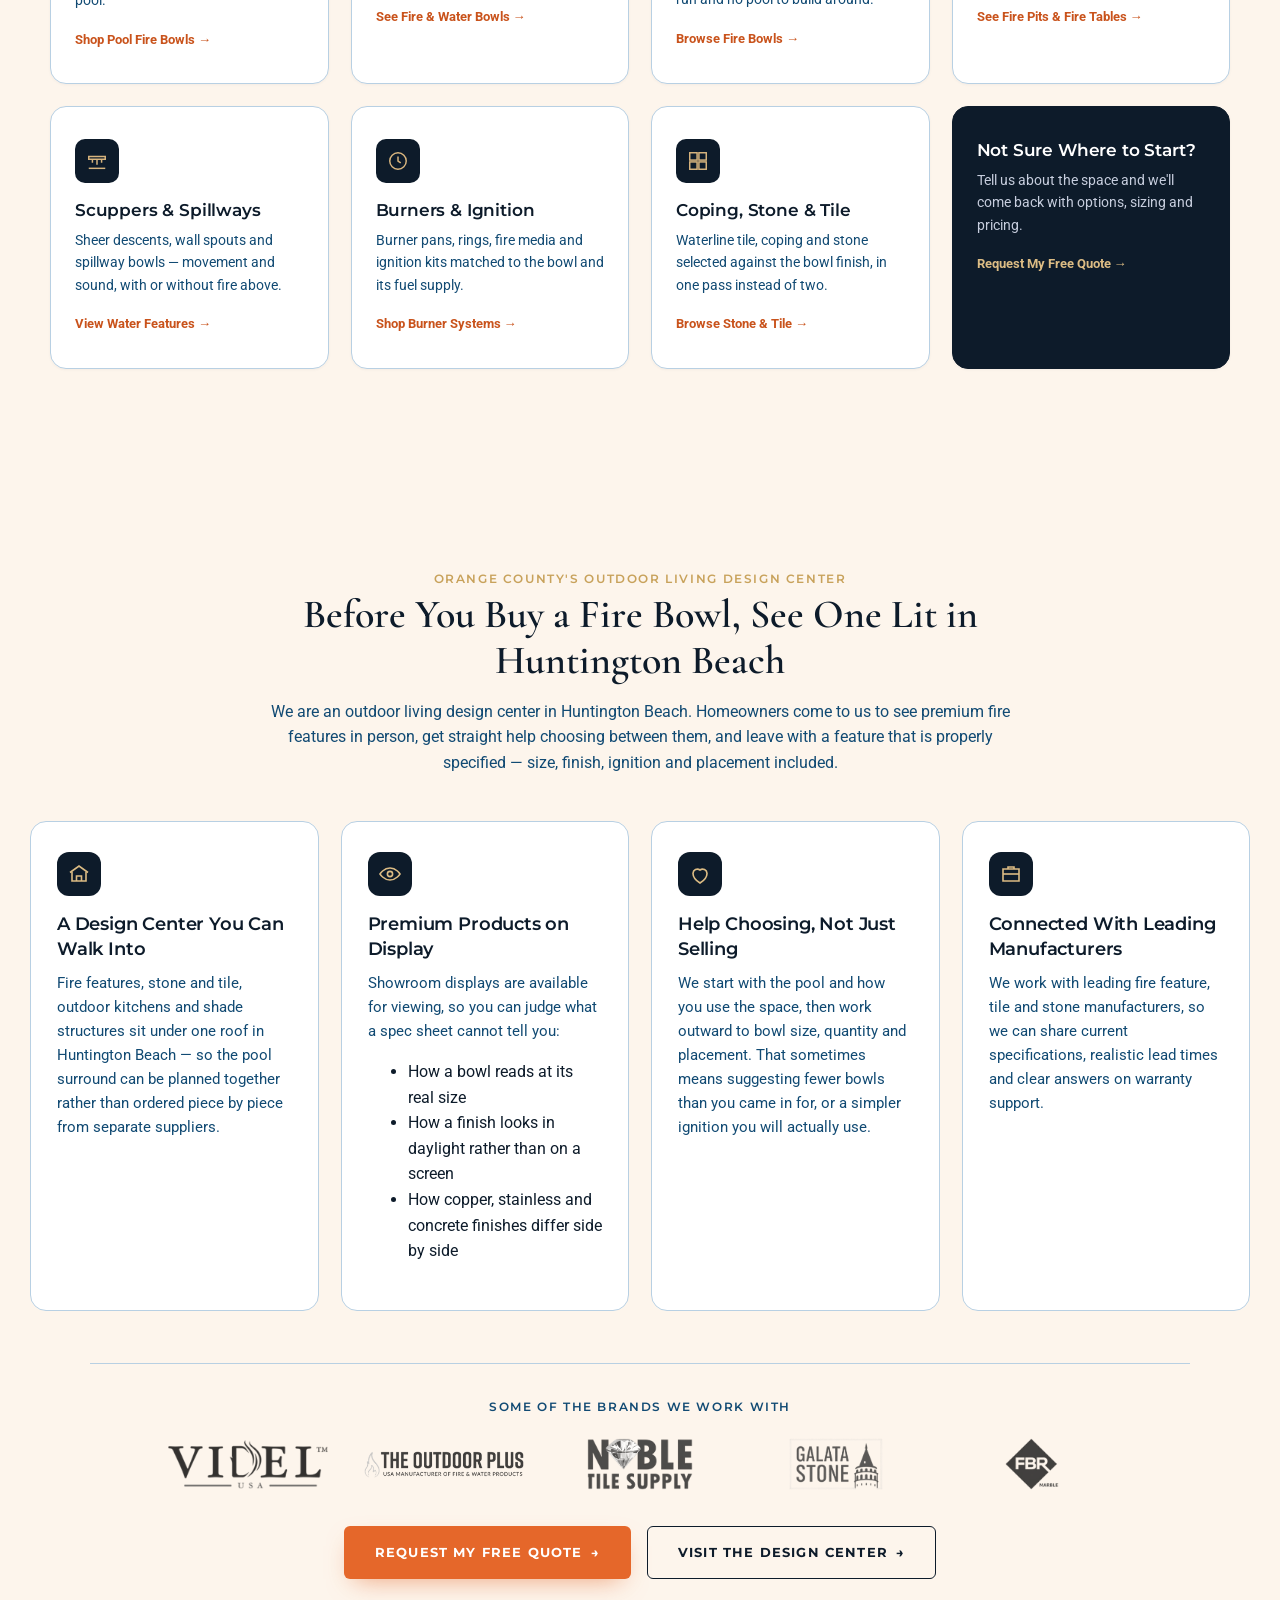
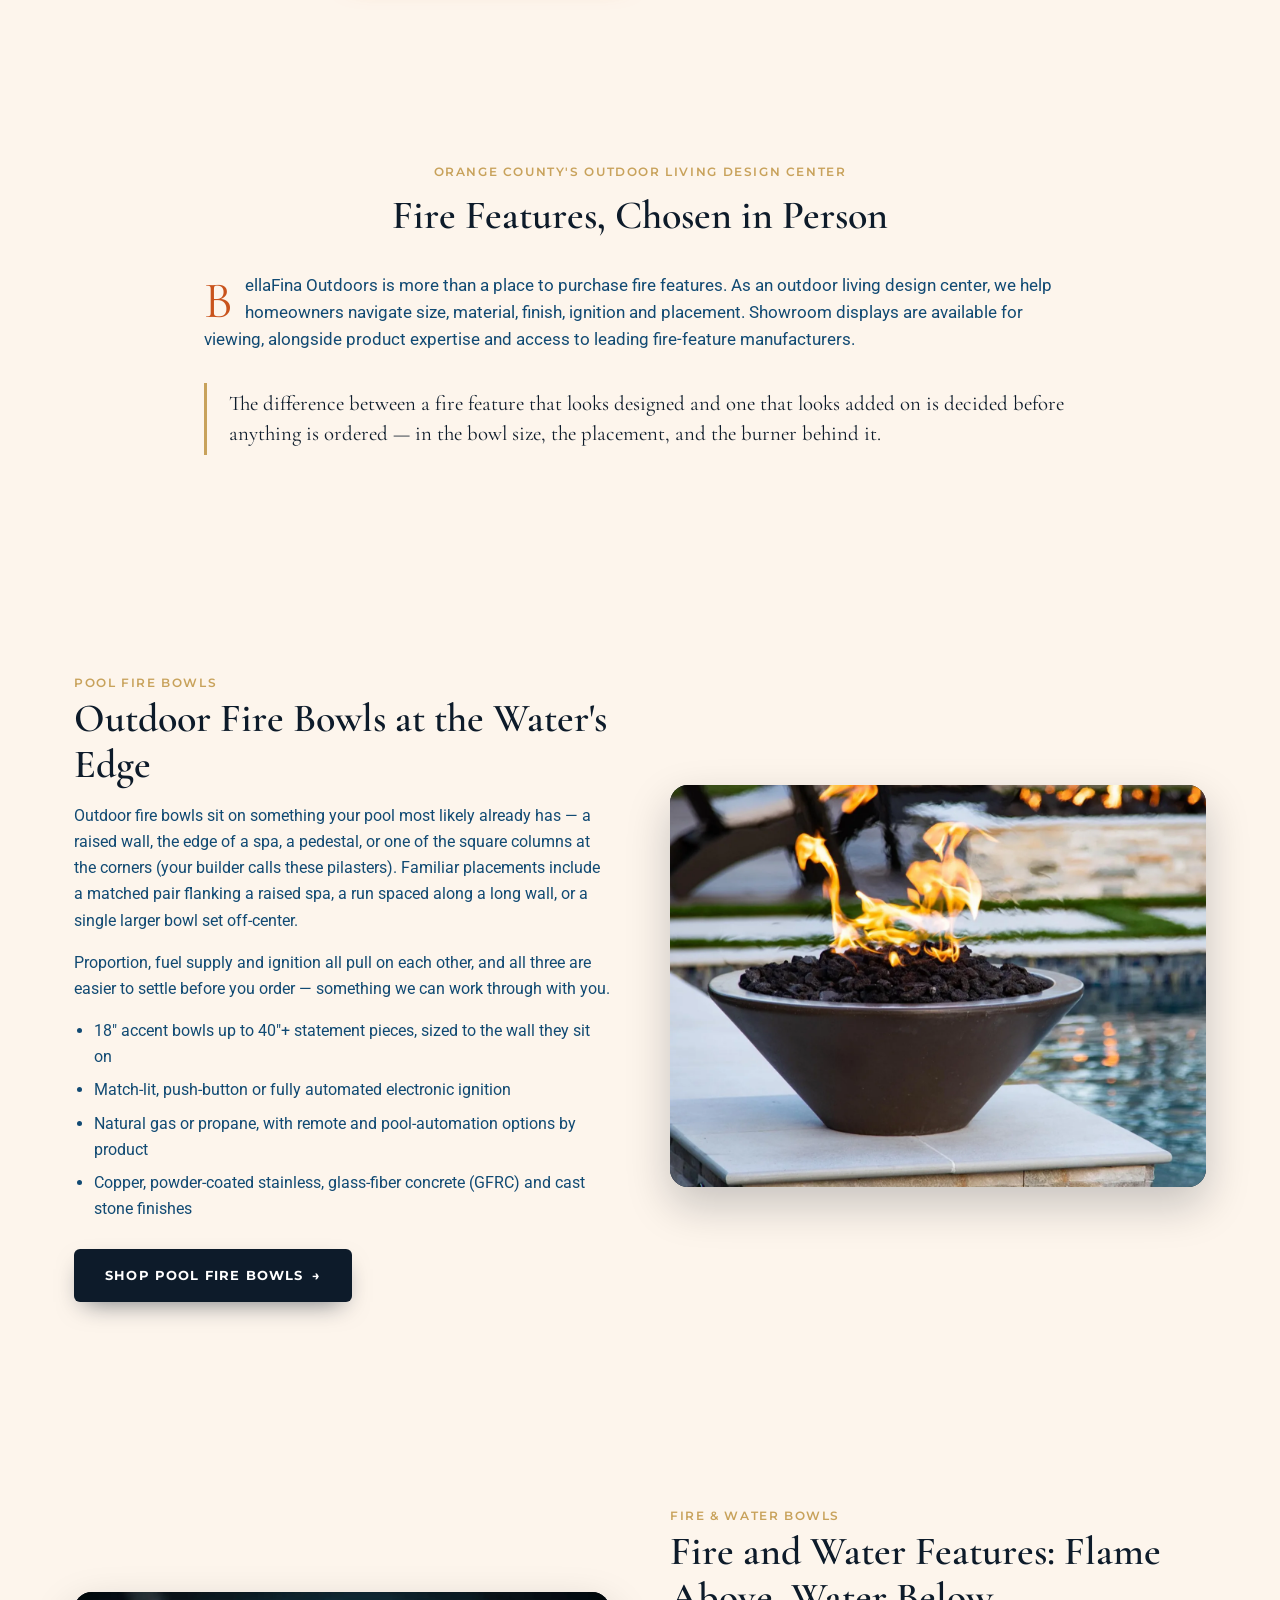
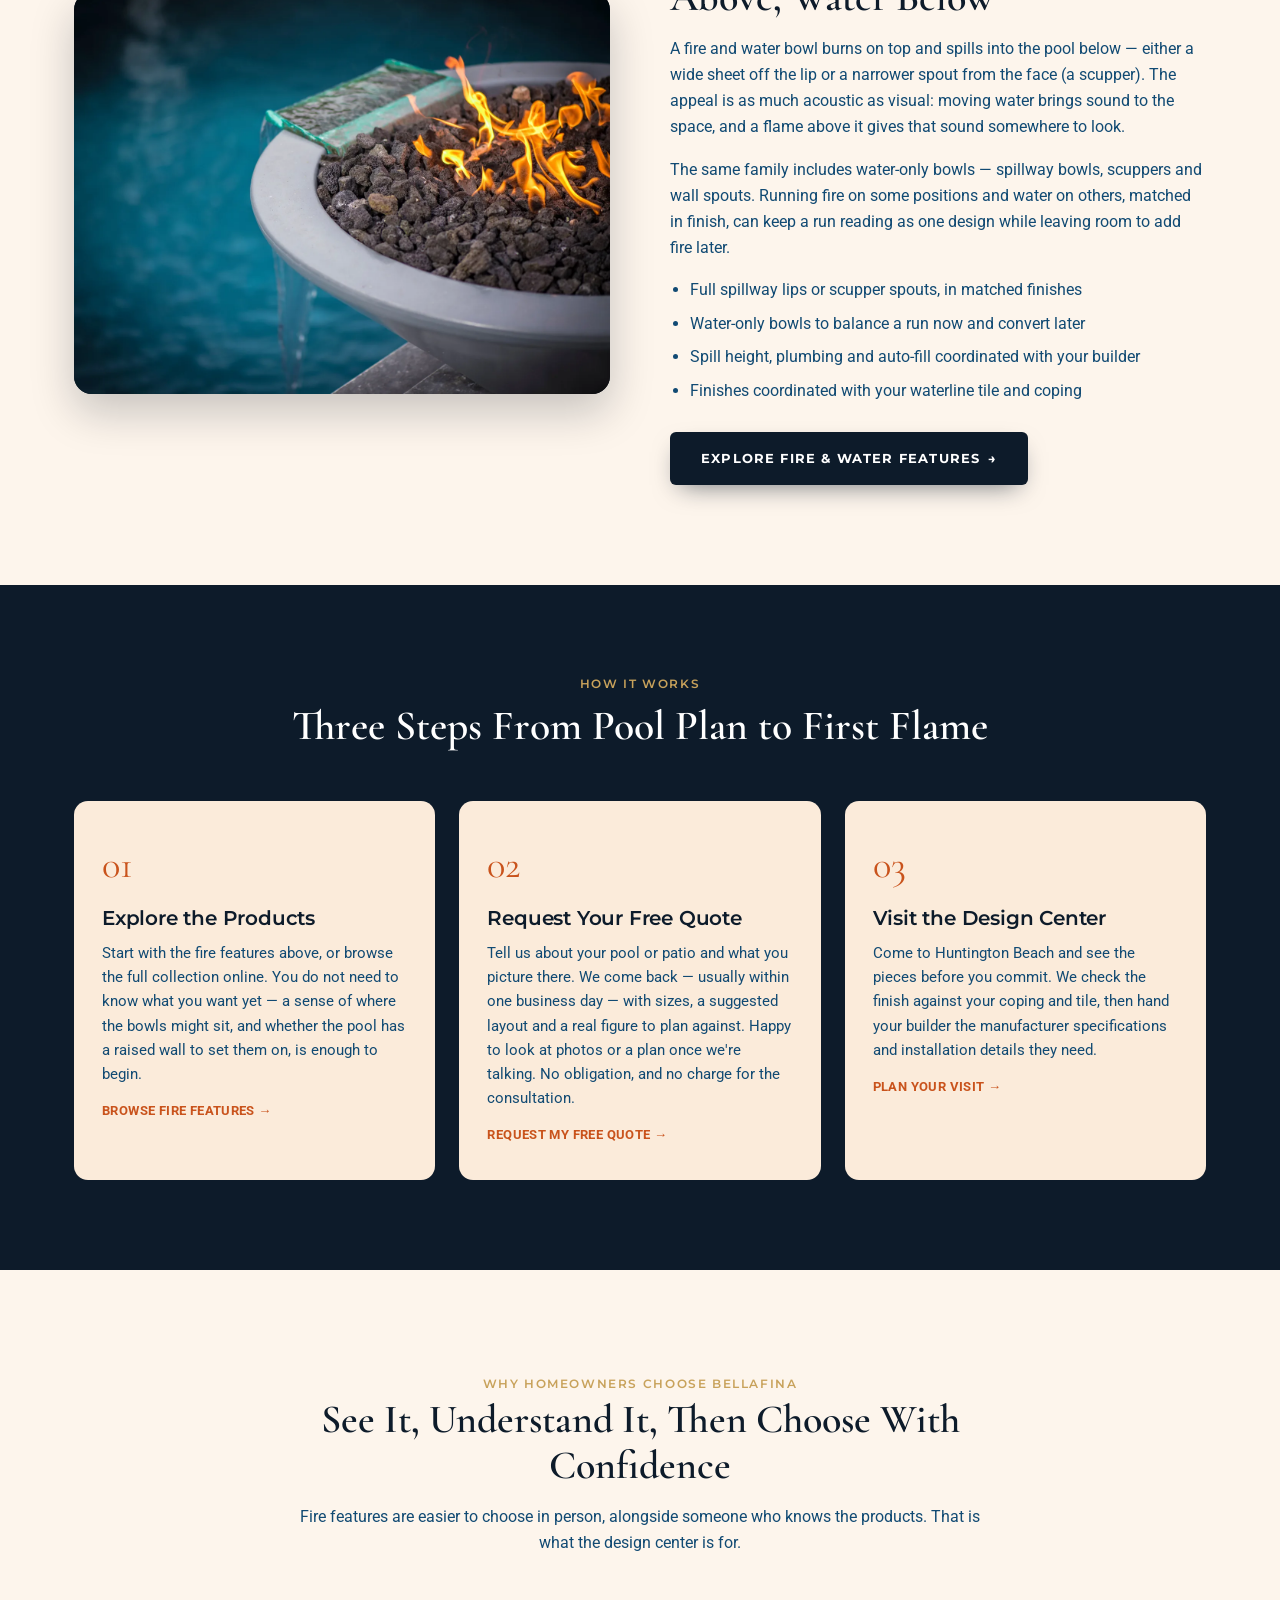
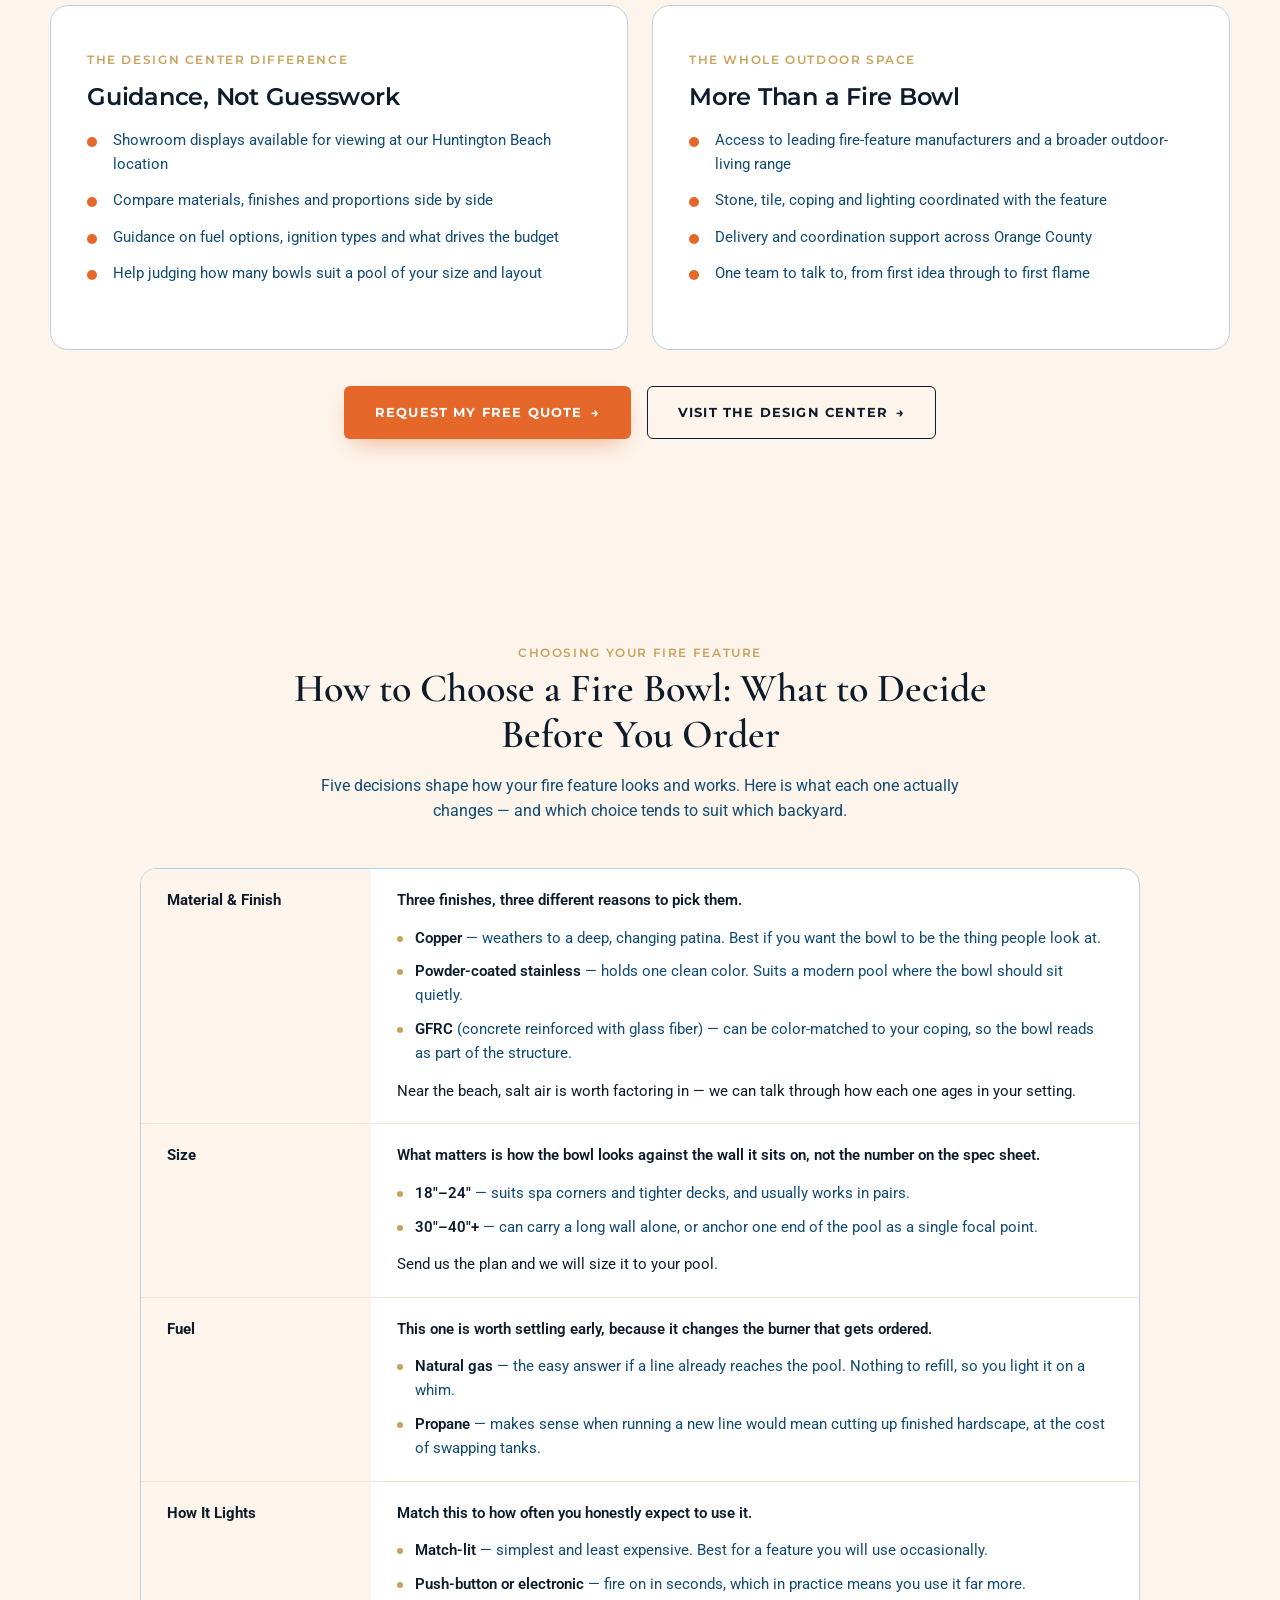
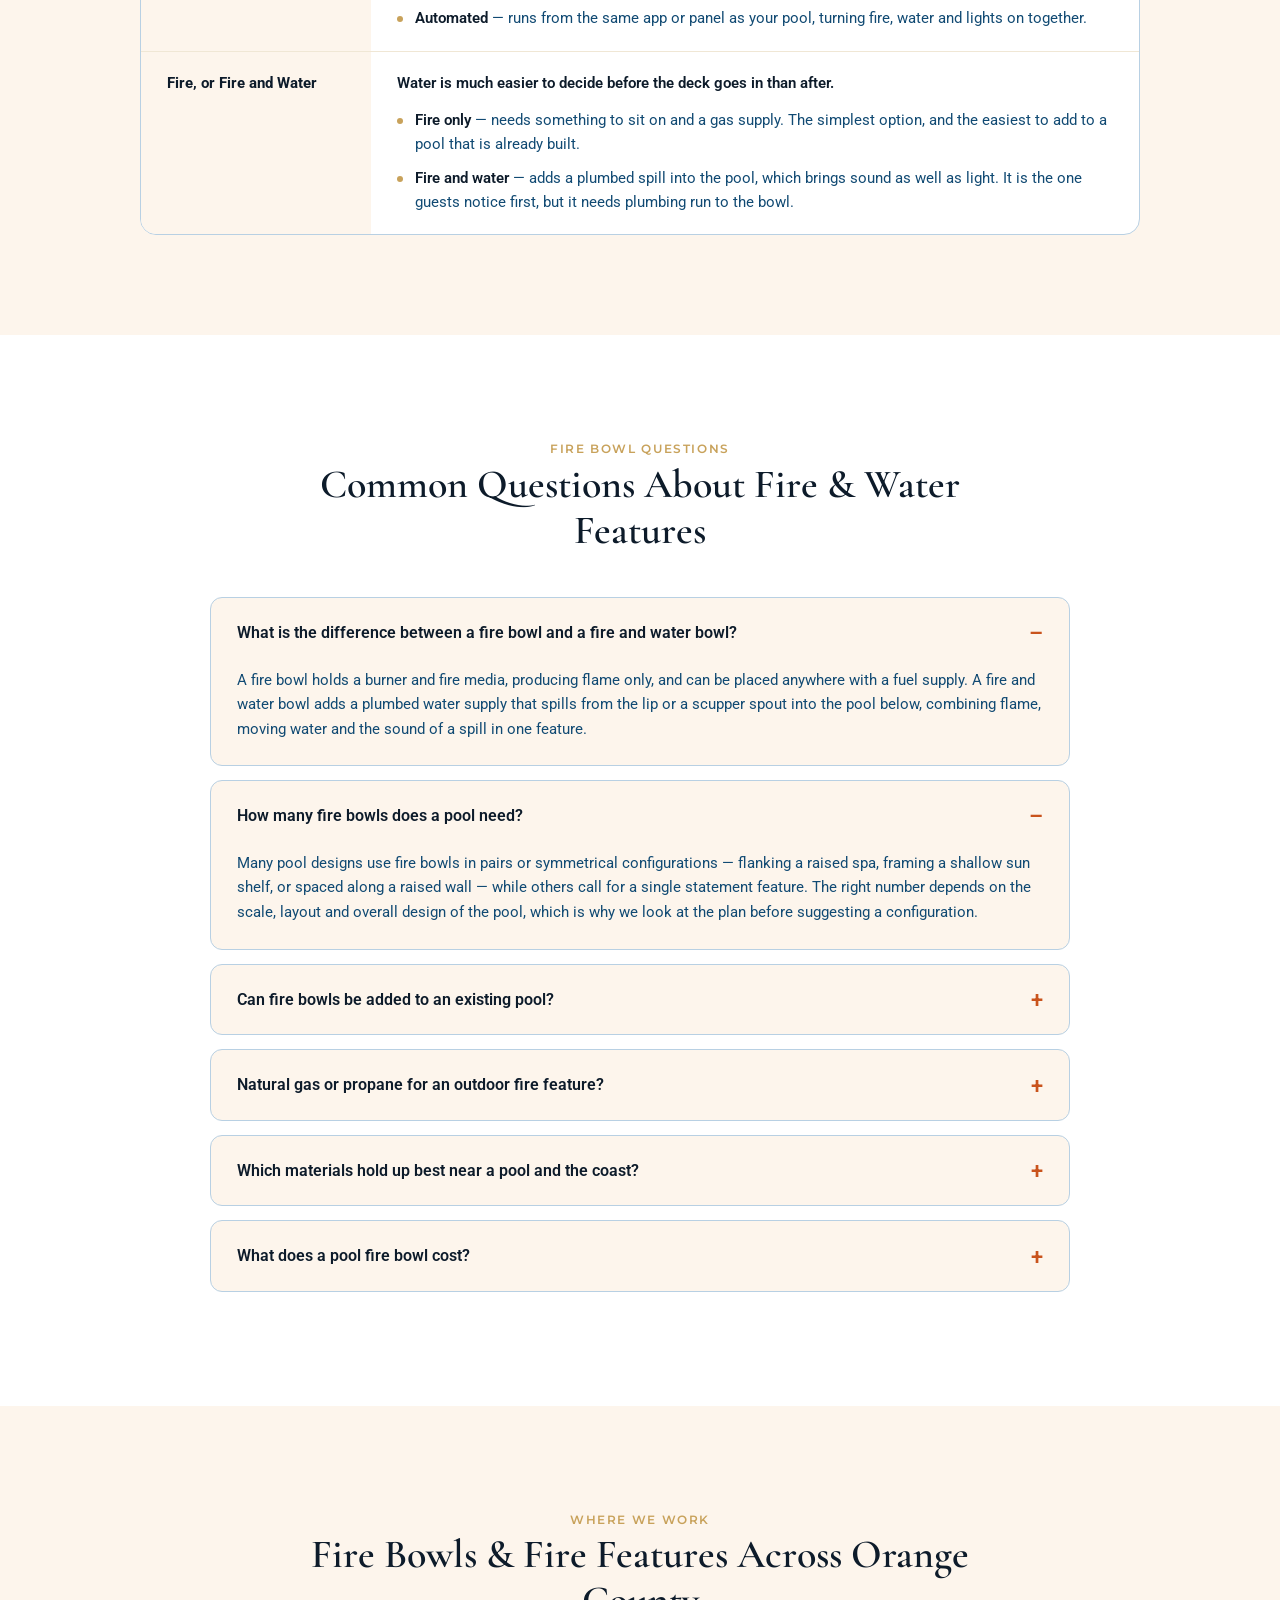
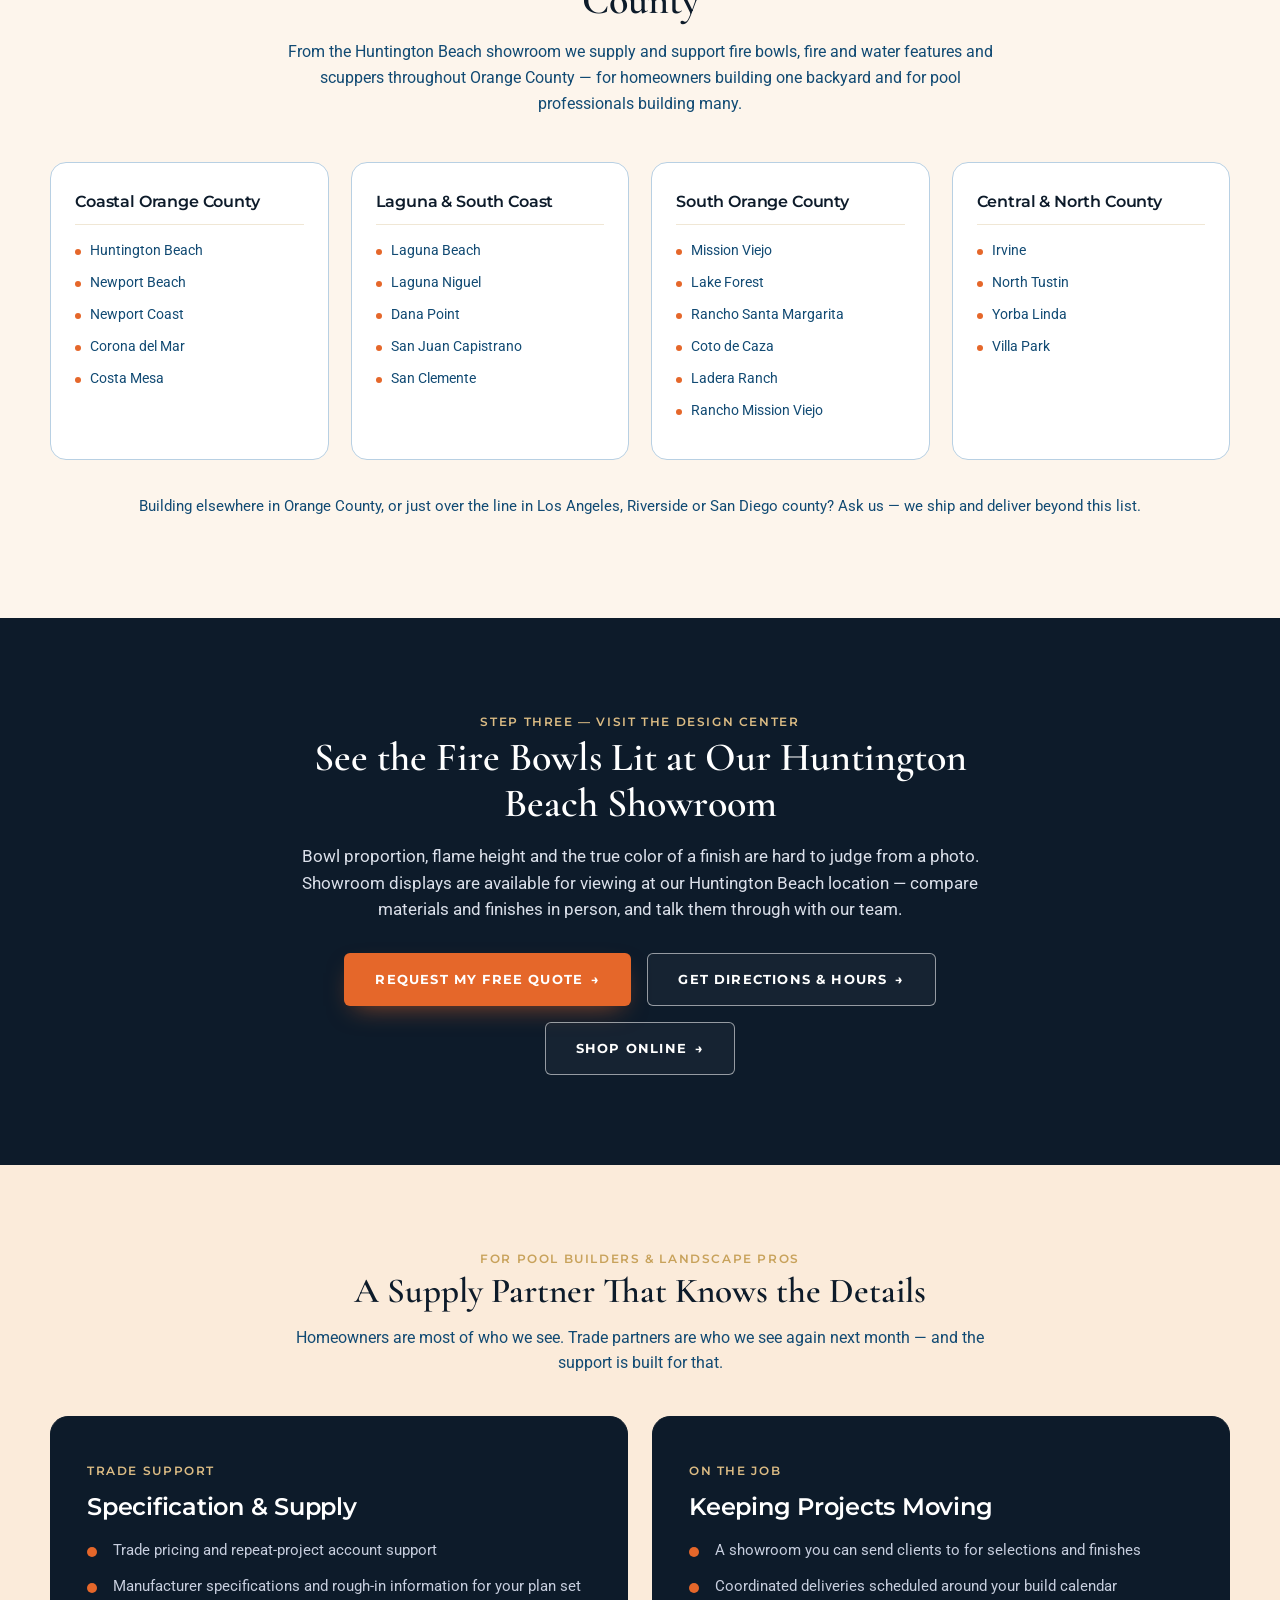
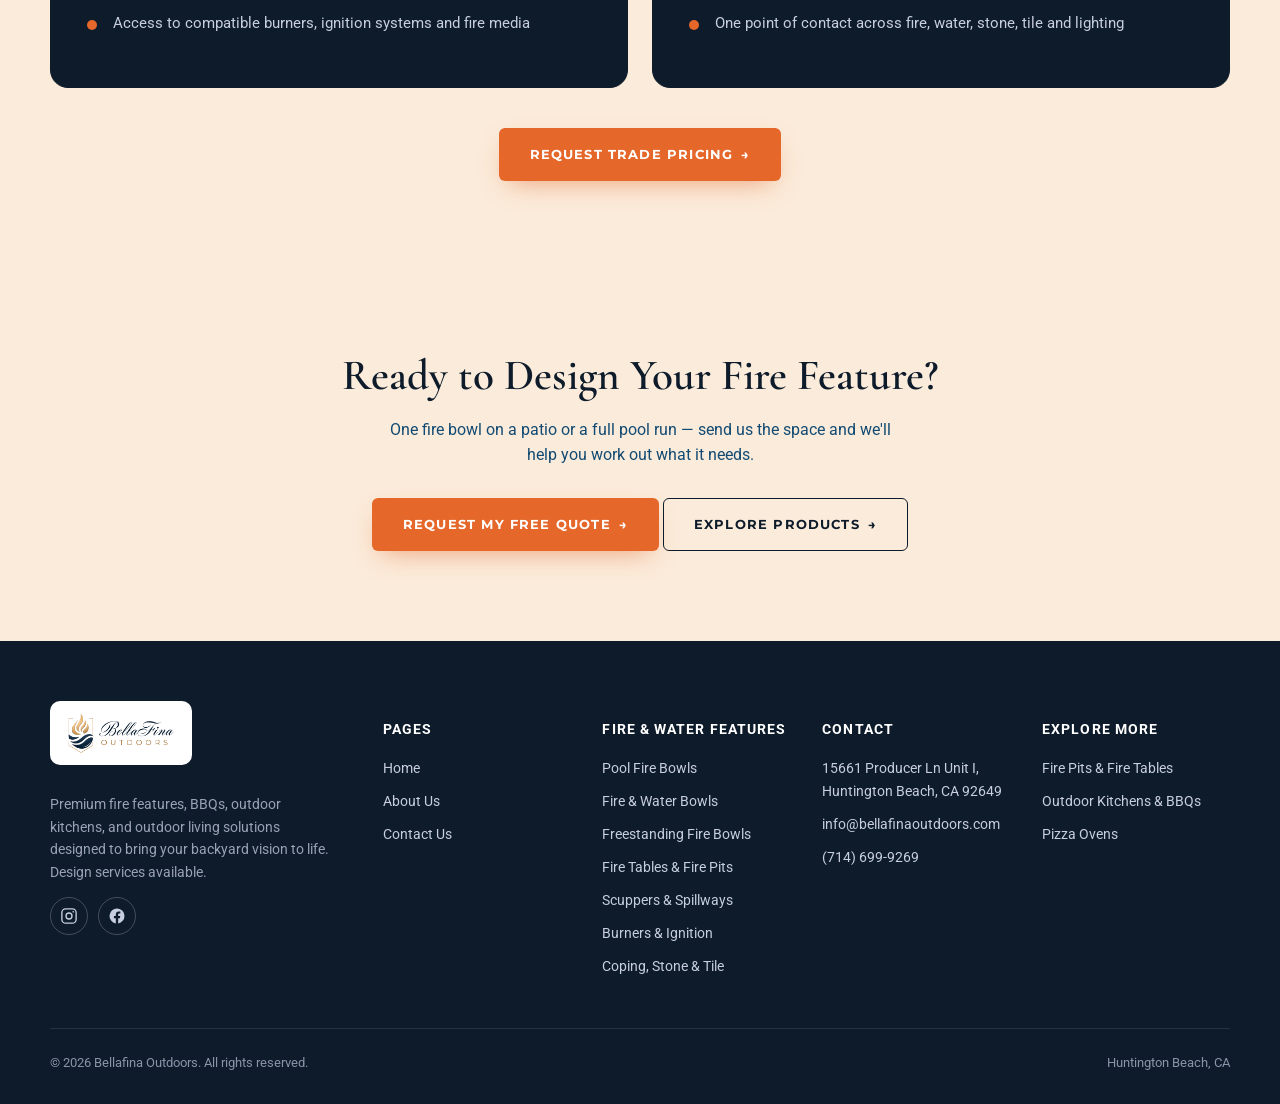
==== commit 11de74bf: "Version the fire bowl hero and share image filenames The new hero was committed under the old filena" ====
--- a/sites/fire-bowls/index.html
+++ b/sites/fire-bowls/index.html
@@ -13,13 +13,13 @@
 <link rel="preconnect" href="https://fonts.googleapis.com">
 <link rel="preconnect" href="https://fonts.gstatic.com" crossorigin>
 <link rel="stylesheet" href="https://fonts.googleapis.com/css2?family=Cormorant+Garamond:wght@400;500;600;700&amp;family=Montserrat:wght@500;600;700&amp;family=Roboto:wght@400;500&amp;display=swap">
-<link rel="preload" as="image" href="assets/hero-fire-bowl.webp" fetchpriority="high">
+<link rel="preload" as="image" href="assets/hero-fire-bowl-v2.webp" fetchpriority="high">
 <link rel="canonical" href="https://firebowls.bellafinaoutdoors.com/">
 <meta property="og:title" content="Pool Fire Bowls &amp; Water Features | BellaFina Outdoors, Huntington Beach">
 <meta property="og:description" content="Pool fire bowls and fire and water features from our Huntington Beach showroom, serving Orange County. See them lit before you buy. Free quote in a day.">
 <meta property="og:type" content="website">
 <meta property="og:url" content="https://firebowls.bellafinaoutdoors.com/">
-<meta property="og:image" content="https://firebowls.bellafinaoutdoors.com/assets/og-share.jpg">
+<meta property="og:image" content="https://firebowls.bellafinaoutdoors.com/assets/og-share-v2.jpg">
 <meta property="og:image:width" content="1200">
 <meta property="og:image:height" content="630">
 <meta property="og:image:alt" content="Pool Fire Bowls &amp; Fire and Water Features | BellaFina Outdoors">
@@ -27,7 +27,7 @@
 <meta name="twitter:card" content="summary_large_image">
 <meta name="twitter:title" content="Pool Fire Bowls &amp; Water Features | BellaFina Outdoors, Huntington Beach">
 <meta name="twitter:description" content="Pool fire bowls and fire and water features from our Huntington Beach showroom, serving Orange County. See them lit before you buy. Free quote in a day.">
-<meta name="twitter:image" content="https://firebowls.bellafinaoutdoors.com/assets/og-share.jpg">
+<meta name="twitter:image" content="https://firebowls.bellafinaoutdoors.com/assets/og-share-v2.jpg">
 <meta name="twitter:image:alt" content="Pool Fire Bowls &amp; Fire and Water Features | BellaFina Outdoors">
 <link rel="stylesheet" href="assets/site.css">
 </head>
@@ -53,7 +53,7 @@
   </div>
 </header>
 
-<section class="hero hero-photo" id="top" style="--hero-image:url('/assets/hero-fire-bowl.webp');">
+<section class="hero hero-photo" id="top" style="--hero-image:url('/assets/hero-fire-bowl-v2.webp');">
   <div class="hero-ring"></div>
   <div class="hero-grid">
     <div class="hero-inner">
--- a/sites/fire-bowls/assets/site.css
+++ b/sites/fire-bowls/assets/site.css
@@ -78,7 +78,7 @@
     background-position:center 60%;
   }
   .hero::before{content:"";position:absolute;inset:0;z-index:1;background:
-    linear-gradient(100deg, rgba(10,16,26,.72) 0%, rgba(10,16,26,.5) 32%, rgba(10,16,26,.12) 58%, transparent 72%);
+    linear-gradient(100deg, rgba(10,16,26,.88) 0%, rgba(10,16,26,.82) 28%, rgba(10,16,26,.62) 46%, rgba(10,16,26,.22) 64%, transparent 78%);
     pointer-events:none;}
   .hero::after{content:"";position:absolute;left:0;right:0;bottom:0;height:140px;z-index:1;
     background:linear-gradient(to bottom, transparent, rgba(0,0,0,.35));pointer-events:none;}
@@ -136,6 +136,13 @@
   body.modal-open{overflow:hidden;}
   @media (max-width:900px){ .hero-grid{grid-template-columns:1fr;} .hero-inner{max-width:100%;text-align:center;} .hero .cta-row{justify-content:center;} .lead-card{max-width:460px;margin:0 auto;} }
 
+  /* Below 900px the hero stacks and the copy runs full width, so the angled
+     scrim that darkens only the left no longer sits under the text. Swap it
+     for an even wash that covers the whole hero. */
+  @media (max-width:900px){
+    .hero::before{background:linear-gradient(180deg, rgba(10,16,26,.86) 0%, rgba(10,16,26,.72) 45%, rgba(10,16,26,.80) 100%);}
+  }
+
   .trust-strip{background:var(--cream-2);padding:16px 24px;}
   .trust-strip .wrap{display:flex;gap:14px 36px;justify-content:center;flex-wrap:wrap;font-size:.82rem;letter-spacing:.04em;color:var(--navy);text-transform:uppercase;font-weight:600;}
   .trust-strip span{display:flex;align-items:center;gap:8px;}
